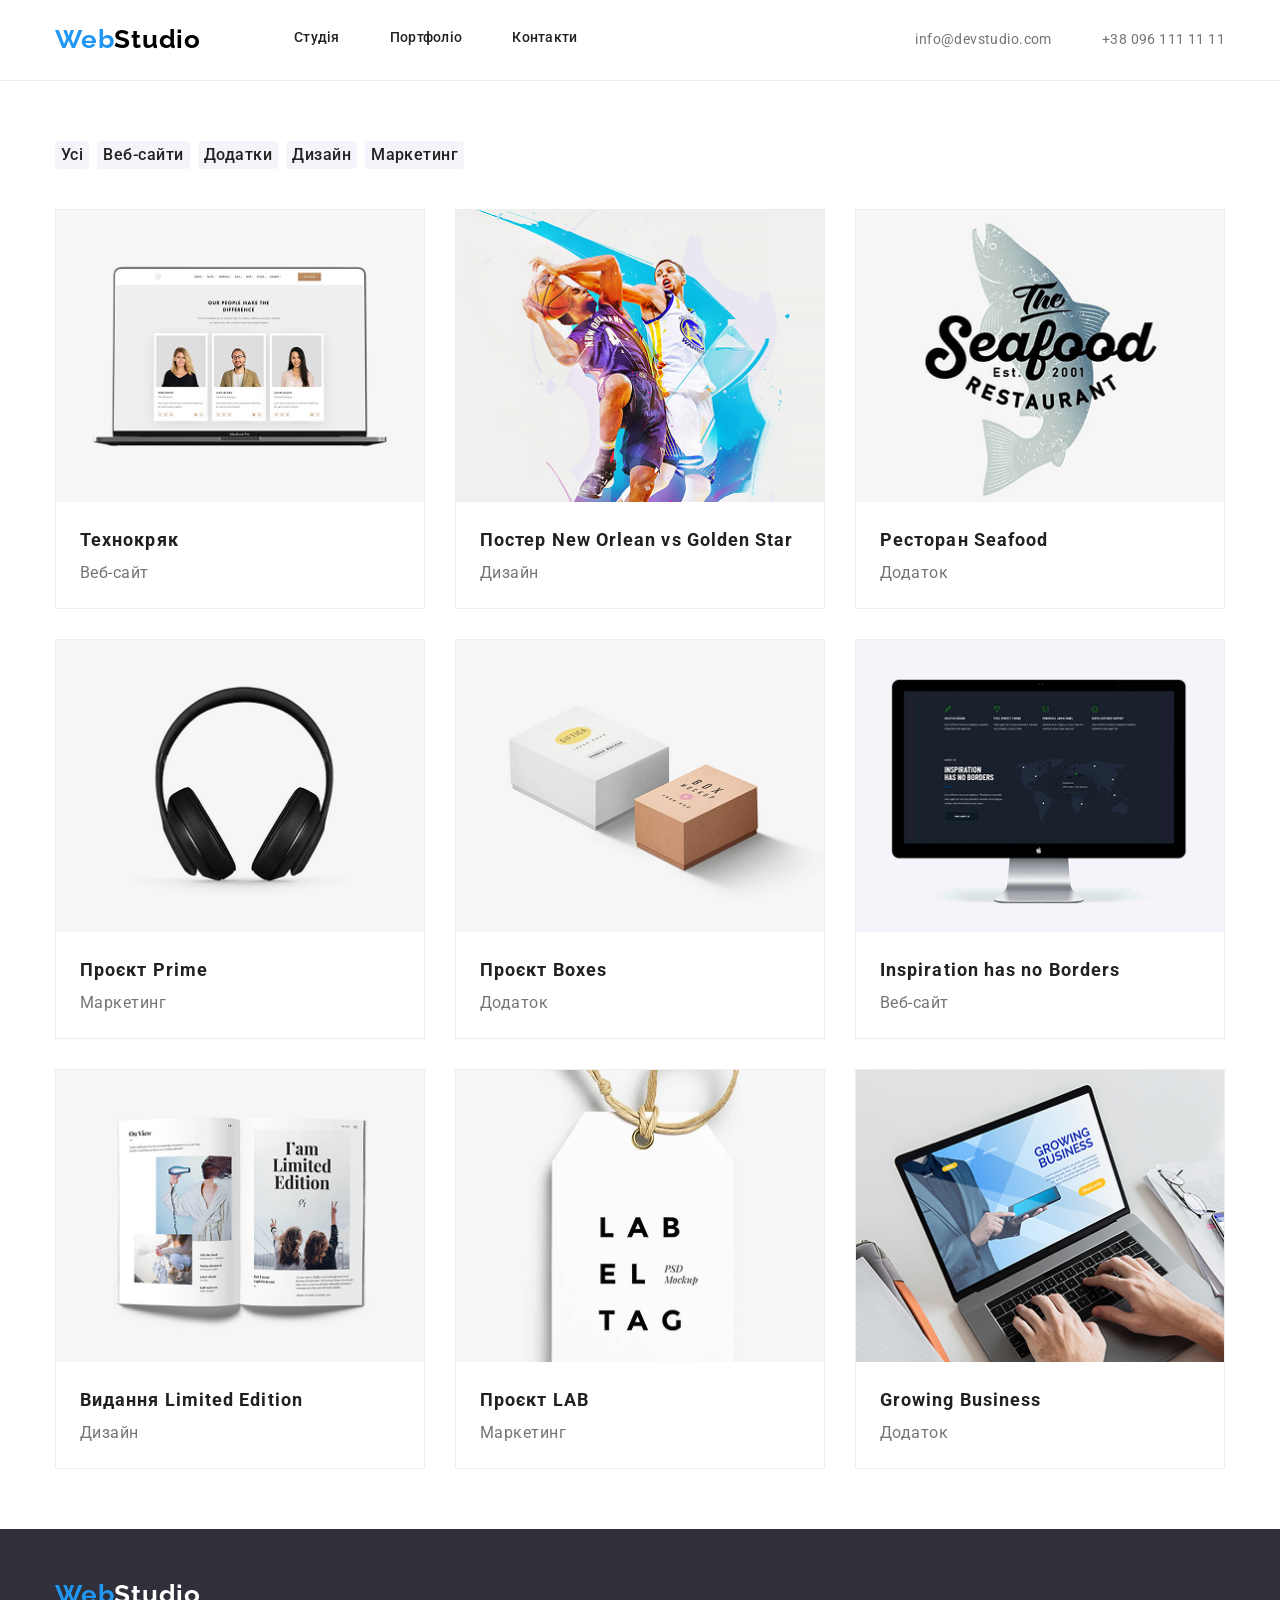
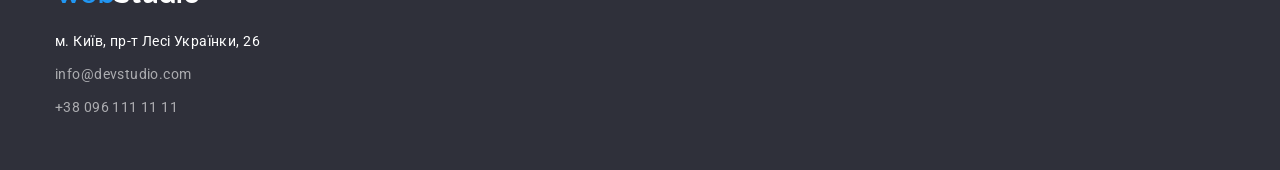
==== portfolio.html @ 58258854 "Update portfolio.html" ====
<!DOCTYPE html>
<html lang="en">
<head>
    <meta charset="UTF-8">
    <meta name="viewport" content="width=device-width, initial-scale=1.0">
    <title>Portfolio</title>
<link rel="preconnect" href="https://fonts.googleapis.com">
<link rel="preconnect" href="https://fonts.gstatic.com" crossorigin>
<link href="https://fonts.googleapis.com/css2?family=Raleway:ital,wght@0,100..900;1,100..900&family=Roboto:ital,wght@0,100..900;1,100..900&display=swap" rel="stylesheet">
<link rel="stylesheet" href="https://cdnjs.cloudflare.com/ajax/libs/modern-normalize/3.0.1/modern-normalize.min.css" integrity="sha512-q6WgHqiHlKyOqslT/lgBgodhd03Wp4BEqKeW6nNtlOY4quzyG3VoQKFrieaCeSnuVseNKRGpGeDU3qPmabCANg==" crossorigin="anonymous" referrerpolicy="no-referrer" />
<link rel="stylesheet" href="reset.css">    
<link rel="stylesheet" href="style.css">
</head>
<body>
  <header class="header">
  <div class="container">
    <a class="header-logo" href="./index.html">
      <span class="header-logo-blue">Web</span>Studio
    </a>

    <nav class="header-navigation" id="desktop-navigation">
      <ul class="header-list">
        <li class="header-item"><a class="header-link" href="./index.html">Студія</a></li>
        <li class="header-item"><a class="header-link" href="./portfolio.html">Портфоліо</a></li>
        <li class="header-item"><a class="header-link" href="">Контакти</a></li>
      </ul>
    </nav>

    <ul class="header-contacts">
      <li class="header-contacts-item"><a class="header-contacts-email" href="mailto:info@devstudio.com">info@devstudio.com</a></li>
      <li class="header-contacts-item"><a class="header-contacts-tel" href="tel:+380961111111">+38 096 111 11 11</a></li>
    </ul>

    <button class="mobile-menu-button" type="button" aria-expanded="false" aria-controls="mobile-menu" aria-label="Відкрити меню">
      <span></span><span></span><span></span>
    </button>

    <div class="mobile-menu" id="mobile-menu" aria-hidden="true">
      <button class="mobile-menu-close" type="button" aria-label="Закрити меню">&times;</button>
      <nav class="mobile-navigation">
        <ul class="mobile-navigation-list">
          <li><a class="mobile-navigation-link" href="./index.html">Студія</a></li>
          <li><a class="mobile-navigation-link" href="./portfolio.html">Портфоліо</a></li>
          <li><a class="mobile-navigation-link" href="">Контакти</a></li>
        </ul>
      </nav>
      <ul class="mobile-contacts">
        <li><a class="mobile-contact-tel" href="tel:+380961111111">+38 096 111 11 11</a></li>
        <li><a class="mobile-contact-email" href="mailto:info@devstudio.com">info@devstudio.com</a></li>
      </ul>
    </div>
  </div>
</header>
<main>
<section class="fillters">
  <div class="container">
  <ul class="fillters-list">
  <li class="fillters-item"><button class="fillters-button" type="button">Усі</button></li>
  <li class="fillters-item"><button class="fillters-button" type="button">Веб-сайти</button></li>
  <li class="fillters-item"><button class="fillters-button" type="button">Додатки</button></li>
  <li class="fillters-item"><button class="fillters-button" type="button">Дизайн</button></li>
  <li class="fillters-item"><button class="fillters-button" type="button">Маркетинг</button></li>
</ul> 
</div>
</section>
<section class="portfolio">
  <div class="container">
<ul class="portfolio-list">
  <li class="portfolio-item">
    <div class="wrapper">
    <img class="portfolio-img" src="./images/Технокряк.png" alt="">
    <p class="over">Ресурс пропонує комплексні пропозиції з різним рівнем функціоналу та сервісів. Все це дозволить відвідувачу отримати вичерпні відомості про компанію чи приватну особу.</p>
    </div>
    <div class="wrap">
    <h3 class="portfolio-title">Технокряк</h3>
    <p class="portfolio-text">Веб-сайт</p>
  </div>
  </li>
  <li class="portfolio-item">
    <div class="wrapper">
    <img class="portfolio-img" src="./images/ПостерNewOrleanvsGoldenStar.png" alt="">
        <p class="over">Ресурс пропонує комплексні пропозиції з різним рівнем функціоналу та сервісів. Все це дозволить відвідувачу отримати вичерпні відомості про компанію чи приватну особу.</p>
        </div>
        <div class="wrap">
    <h3 class="portfolio-title">Постер New Orlean vs Golden Star</h3>
    <p class="portfolio-text">Дизайн</p>
      </div>
  </li>
  <li class="portfolio-item">
    <div class="wrapper">
    <img class="portfolio-img" src="./images/Ресторан.png" alt="">
        <p class="over">Ресурс пропонує комплексні пропозиції з різним рівнем функціоналу та сервісів. Все це дозволить відвідувачу отримати вичерпні відомості про компанію чи приватну особу.</p>
        </div>
        <div class="wrap">
    <h3 class="portfolio-title">Ресторан Seafood</h3>
    <p class="portfolio-text">Додаток</p>
      </div>
  </li>
  <li class="portfolio-item">
    <div class="wrapper">
    <img class="portfolio-img" src="./images/ПроєктPrime.png" alt="">
        <p class="over">Ресурс пропонує комплексні пропозиції з різним рівнем функціоналу та сервісів. Все це дозволить відвідувачу отримати вичерпні відомості про компанію чи приватну особу.</p>
        </div>
        <div class="wrap">
    <h3 class="portfolio-title">Проєкт Prime</h3>
    <p class="portfolio-text">Маркетинг</p>
      </div>
  </li>
  <li class="portfolio-item">
    <div class="wrapper">
    <img class="portfolio-img" src="./images/Boxes.png" alt="">
        <p class="over">Ресурс пропонує комплексні пропозиції з різним рівнем функціоналу та сервісів. Все це дозволить відвідувачу отримати вичерпні відомості про компанію чи приватну особу.</p>
        </div>
        <div class="wrap">
    <h3 class="portfolio-title">Проєкт Boxes</h3>
    <p class="portfolio-text">Додаток</p>
      </div>
  </li>
  <li class="portfolio-item">
    <div class="wrapper">
    <img class="portfolio-img" src="./images/InspirationHasNoBorders.png" alt="">
        <p class="over">Ресурс пропонує комплексні пропозиції з різним рівнем функціоналу та сервісів. Все це дозволить відвідувачу отримати вичерпні відомості про компанію чи приватну особу.</p>
        </div>
        <div class="wrap">
    <h3 class="portfolio-title">Inspiration has no Borders</h3>
    <p class="portfolio-text">Веб-сайт</p>
      </div>
  </li>
  <li class="portfolio-item">
    <div class="wrapper">
    <img class="portfolio-img" src="./images/LimitedEdition.png" alt="">
        <p class="over">Ресурс пропонує комплексні пропозиції з різним рівнем функціоналу та сервісів. Все це дозволить відвідувачу отримати вичерпні відомості про компанію чи приватну особу.</p>
        </div>
        <div class="wrap">
    <h3 class="portfolio-title">Видання Limited Edition</h3>
    <p class="portfolio-text">Дизайн</p>
      </div>
  </li>
  <li class="portfolio-item">
    <div class="wrapper">
    <img class="portfolio-img" src="./images/Lab.png" alt="">
        <p class="over">Ресурс пропонує комплексні пропозиції з різним рівнем функціоналу та сервісів. Все це дозволить відвідувачу отримати вичерпні відомості про компанію чи приватну особу.</p>
        </div>
        <div class="wrap">
    <h3 class="portfolio-title">Проєкт LAB</h3>
    <p class="portfolio-text">Маркетинг</p>
      </div>
  </li>
  <li class="portfolio-item">
    <div class="wrapper">
    <img class="portfolio-img" src="./images/GrowingBussines.png" alt="">
        <p class="over">Ресурс пропонує комплексні пропозиції з різним рівнем функціоналу та сервісів. Все це дозволить відвідувачу отримати вичерпні відомості про компанію чи приватну особу.</p>
        </div>
        <div class="wrap">
    <h3 class="portfolio-title">Growing Business</h3>
    <p class="portfolio-text">Додаток</p>
      </div>
  </li>
</ul>
</div>
</section>
</main>
<footer class="footer">
  <div class="container">
    <a class="footer-logo" href="./index.html">
      <span class="footer-logo-blue">Web</span>Studio
    </a>
    <ul class="contacts">
      <li class="contacts-item">
        <p class="contacts-address">м. Київ, пр-т Лесі Українки, 26</p>
      </li>
      <li class="contacts-item"><a class="contacts-email" href="mailto:info@devstudio.com">info@devstudio.com</a></li>
      <li class="contacts-item"><a class="contacts-tel" href="tel:+38 096 111 11 11">+38 096 111 11 11</a></li>
    </ul>
  </div>
</footer>
</html>
  <script src="./mobile-menu.js"></script>
</body>
</html>
---- style.css ----
:root{    
--accent-color:#2196F3;
--title-color:#212121;
--text-color:#757575;
--text-white:#FFF;
--portfolio-border:#EEE;
--portfolio-bg: rgba(33, 150, 243, 0.90);
}
body {

font-family: "Roboto", sans-serif;
}
.header{
    padding-top: 24px;
    padding-bottom: 25px;
}
.header-contacts-email{
color: var(--text-color);
font-family: Roboto;
font-size: 14px;
font-style: normal;
font-weight: 400;
line-height: 1.71;
letter-spacing: 0.42px;
animation-duration: 3000ms;
animation-name: LogoScale;    
}
.header-navigation{
display: flex;
margin-right: auto;
margin-left: 93px;
}
.header-contacts-tel {
    color: var(--text-color); 
    font-family: Roboto;
    font-size: 14px;
    font-style: normal;
    font-weight: 400;
    line-height: 1.71;
    letter-spacing: 0.42px;



}
.header-item{
    animation-duration: 3000ms;
animation-name: LogoScale;
}
.header-contacts-item{
    animation-duration: 3000ms;
animation-name: LogoScale;
}

.header-logo {
color: #000; 
font-family: Raleway;
font-size: 26px;
font-weight: 700;
line-height: 1.19;
letter-spacing: 0.78px;
text-decoration:none;
animation-duration: 3000ms;
animation-name: LogoScale;
animation-iteration-count: infinite;
}
@keyframes LogoScale{
0%{
scale: 1;
}
50%{
   transform: rotate(3deg);
scale: 1.15;
}
100%{
scale: 1;
}
}
.header-logo-blue{
color: var(--accent-color);    
}
.header-list{
    list-style: none;
    display: flex;
    gap: 50px;
}
.header-contacts{
display: flex;
list-style: none;
gap: 50px;
}
.header-link{
    color: var(--title-color);
font-size: 14px;
font-style: normal;
font-weight: 500;
line-height: 1.14;
letter-spacing: 0.28px;
text-decoration: none;
}
.header-link::after{
    content: "";
        display: block;
        width: 100%;
        height: 5px;
        background-color: var(--accent-color);
        position: relative;
        left: 0;
        bottom: -20px;
        opacity: 0;
        border-radius: 2px;
}
.header-link:hover::after{
    opacity: 1;
}

.hero{
padding-top: 200px;
padding-bottom: 200px;
    background: #2F303A;
  display: flex;
  align-items: center;
  justify-content: center;
text-align: center;
gap: 30px;
}
.hero-title{
width: 696.0px;
    flex-shrink: 0;
color: var(--text-white);
font-family: Roboto;
font-size: 44px;
font-style: normal;
font-weight: 900;
line-height: 1.36;
letter-spacing: 2.64px;
text-transform: uppercase;
display: flex;
justify-content: center;
align-items: center;
text-align: center;
}
.hero-button{
width: 216.0px;
height: 50.0px;
background-color:var(--accent-color);
color: var(--text-white);
font-family: Roboto;
font-size: 16px;
font-style: normal;
font-weight: 700;
line-height: 1.87;
letter-spacing: 0.96px;
display: flex;
justify-content: center;
align-items: center;
border-radius: 5px;
    animation-duration: 3000ms;
animation-name: hbScale;
}
@keyframes hbScale{
    0%{
transform: scaleX(1);
transform: scaleY(1);
    }
25%{
transform: scaleX(1.3);
}   
    50%{
transform: scaleX(1.2);
transform: scaleY(1.2);
    }
    100%{
transform: scale(1);
    }
}
.features{
display: flex;
padding-top: 94px;
padding-bottom: 94px;
    gap: 30px;
}
.features-list{
    display: flex;
  flex-direction: row;
justify-content: space-between;
  align-content: center;
  gap: 30px;
}
.features-title{
    margin-bottom: 10px;
}
.features-item{
    color: var(--title-color);
font-family: Roboto;
font-size: 14px;
font-style: normal;
font-weight: 700;
line-height: 1.14;
letter-spacing: 0.42px;
list-style: none;
flex: 1;
animation-duration: 3000ms;
animation-name: ftItemScale;
}
@keyframes ftItemScale{
    0%{
transform: scale(1);
    }
    50%{
transform: scale(1.05);
    }
    100%{
transform: scale(1);
    }
}
@keyframes glItemScale{
0%{
transform: scale(1);
}
50%{
transform: scale(1.08);
}
100%{
transform: scale(1);
}
}
.features-text{
    color: var(--text-color);
font-family: Roboto;
font-size: 14px;
font-style: normal;
font-weight: 400;
line-height: 1.71;
letter-spacing: 0.42px;
}
.gallery{
padding-bottom: 94px;
}
.gallery-title{
color: var(--title-color);
font-family: Roboto;
font-size: 36px;
font-style: normal;
font-weight: 700;
line-height: 1.16;
letter-spacing: 1.08px;
display: flex;
justify-content: center;
margin-bottom: 50px;
}
.gallery-list{
    list-style: none;
    display: flex;
    justify-content: center;
    gap: 30px;
}
.gallery-item{
    animation-duration: 5000ms;
animation-name: glItemScale;
}
.team{
    background-color: #F5F4FA;
    padding-top: 94px;
    padding-bottom: 94px;
}
.team-list{
    list-style: none;
    display: flex;
    gap: 30px;
    justify-content: center;
}
.team-img{
width: 270.0px;
height: 260.0px;

}
.team-item{
background-color: var(--text-white) ;
animation-duration: 3000ms;
animation-name: tItemScale;
}
@keyframes tItemScale{
    0%{
transform: scale(1);
    }
    50%{
transform: scale(1.1);
    }
    100%{
transform: scale(1);        
    }
}
.team-title{
color: var(--title-color);
font-family: Roboto;
font-size: 36px;
font-style: normal;
font-weight: 700;
line-height: 1.16;
letter-spacing: 1.08px;
display: flex;
justify-content: center;
margin-bottom: 50px;
}
.team-name{
color: var(--title-color);
font-family: Roboto;
font-size: 16px;
font-style: normal;
font-weight: 500;
line-height: 1.18;
letter-spacing: 0.48px;
display: flex;
justify-content: center;
margin-top: 30px;
}
.team-text{
color:var(--text-color);
font-family: Roboto;
font-size: 16px;
font-style: normal;
font-weight: 400;
line-height: 1.18;
letter-spacing: 0.48px;
display: flex;
justify-content: center;
margin: 10px;
margin-bottom: 30px;
}
.footer{
    background-color: #2F303A;
    margin: 0%;
padding-top: 60px;
padding-bottom: 60px;
}
.contacts{
list-style: none;
}
.contacts-address{
color: var(--text-white);
text-decoration: none;
font-family: Roboto;
font-size: 14px;
font-style: normal;
font-weight: 400;
line-height: 1.71;
letter-spacing: 0.42px;
display: flex;
justify-content: start;
margin-top: 20px;
margin-bottom: 9px;
}
.contacts-email{
    color: rgba(255, 255, 255, 0.60);
font-family: Roboto;
font-size: 14px;
font-style: normal;
font-weight: 400;
line-height: 1.71;
letter-spacing: 0.42px;
}
.contacts-tel{
    color: rgba(255, 255, 255, 0.60);
font-family: Roboto;
font-size: 14px;
font-style: normal;
font-weight: 400;
line-height: 1.71;
letter-spacing: 0.42px;
}
.contacts-item:nth-child(2){
    margin-bottom: 9px;
}
.fillters{
display: flex;
justify-content: center;
flex-direction: row;
padding-top: 94px;
padding-bottom: 50px;
}
.fillters-list{
list-style: none;
display: flex;
    justify-content: center;
    flex-direction: row;
gap: 8px;
}
.fillters-button{
background-color: #F5F4FA;
color:var(--title-color);
text-align: center;
font-family: Roboto;
font-size: 16px;
font-style: normal;
font-weight: 500;
line-height: 1.62;
letter-spacing: 0.48px;
border-radius: 4px;
}
.portfolio-list{
list-style: none;
display: flex;
justify-content: center;
align-items: center;
flex-wrap: wrap;
gap: 30px;
}
.portfolio-item{
background-color: var(--text-white);    
border: 1px solid var(--portfolio-border);
width: 31.5%;
}
.portfolio-item:hover{
    .over{
        opacity: 1;
    }
}
.wrapper{
    position: relative;
}
.wrap{
    padding-left: 24px;
    padding-right: 24px;
    padding-bottom: 20px;
    padding-top: 20px;
}
.over{
    position: absolute;
    top: 0;
    left: 0;
color: var(--text-white);
    font-size: 18px;
    font-style: normal;
    font-weight: 400;
    line-height: 28px;
    letter-spacing: 0.54px;
    background: var(--portfolio-bg);
    width: 100%;
    height: 100%;
    padding: 63px 24px;
    opacity: 0;
}
.portfolio-img{
width: 100%;
height: auto;
}
.portfolio-title{
color:var(--title-color);
font-family: Roboto;
font-size: 18px;
font-style: normal;
font-weight: 700;
line-height: 2;
letter-spacing: 1.08px;
display: flex;
    
}
.portfolio-text{
color: var(--text-color);
font-family: Roboto;
font-size: 16px;
font-style: normal;
font-weight: 400;
line-height: 1.85;
letter-spacing: 0.48px;
display: flex;
}
.footer-logo{
color: var(--text-white);
font-family: Raleway;
font-size: 26px;
font-weight: 700;
line-height: 1.19;
letter-spacing: 0.78px;
text-decoration:none;
display: flex;  
}
.footer-logo-blue{
color: var(--accent-color);  
}  
.header-link:hover{
color: var(--accent-color);    
}
.header-contacts-email:hover{
color: var(--accent-color);
}
.header-contacts-tel:hover{
color: var(--accent-color);
}
.fillters-button:hover{
color: var(--text-white);
background-color: var(--accent-color);
}
.container{
    outline: 2px dashed red;
    width: 1200px;
        margin: 0 auto;
        padding: 0 15px;
}
.header .container {
    display: flex;
    align-items: center;
}
.hero .container{
display: flex;
flex-direction: column;
align-items: center;
gap: 30px;
}
.features .container{
    display: flex;
    align-items: center;
    justify-items: center;
    flex-direction: row;
}
.team .container{
display: flex;
align-items: center; 
justify-content: center;
flex-direction: column;   
}
.portfolio .container{
margin-bottom: 94px;
display: flex;
    justify-content: space-between;
    align-items: flex-start;
}


/* =========================
   Mobile First
   ========================= */

*,
*::before,
*::after {
  box-sizing: border-box;
}

html,
body {
  overflow-x: hidden;
}

img {
  max-width: 100%;
  height: auto;
}

.container {
  width: 100%;
  max-width: 1200px;
  margin: 0 auto;
  padding-left: 15px;
  padding-right: 15px;
  outline: none;
}

/* Mobile header */
.header {
  position: relative;
  min-height: 60px;
  padding-top: 16px;
  padding-bottom: 16px;
  border-bottom: 1px solid #ececec;
}

.header .container {
  position: relative;
  min-height: 28px;
  display: flex;
  align-items: center;
  justify-content: space-between;
}

.header-navigation,
.header-contacts {
  display: none;
}

.mobile-menu-button {
  display: flex;
  width: 40px;
  height: 40px;
  padding: 8px;
  margin-left: auto;
  background: transparent;
  flex-direction: column;
  align-items: center;
  justify-content: center;
  gap: 5px;
}

.mobile-menu-button span {
  display: block;
  width: 24px;
  height: 2px;
  background-color: var(--title-color);
  transition: transform 250ms ease, opacity 250ms ease;
}

.mobile-menu {
  position: fixed;
  z-index: 1000;
  inset: 0;
  display: flex;
  flex-direction: column;
  padding: 48px 40px 40px;
  background-color: var(--text-white);
  opacity: 0;
  visibility: hidden;
  transform: translateX(100%);
  transition: opacity 250ms ease, visibility 250ms ease, transform 300ms ease;
}

.mobile-menu.is-open {
  opacity: 1;
  visibility: visible;
  transform: translateX(0);
}

.mobile-menu-close {
  position: absolute;
  top: 10px;
  right: 15px;
  width: 40px;
  height: 40px;
  padding: 0;
  background: transparent;
  color: var(--title-color);
  font-size: 36px;
  font-weight: 300;
  line-height: 1;
}

.mobile-navigation-list {
  display: flex;
  flex-direction: column;
  gap: 28px;
  list-style: none;
}

.mobile-navigation-link {
  color: var(--title-color);
  font-size: 32px;
  font-weight: 700;
  line-height: 1.18;
  text-decoration: none;
}

.mobile-navigation-link:hover,
.mobile-navigation-link:focus {
  color: var(--accent-color);
}

.mobile-contacts {
  display: flex;
  flex-direction: column;
  gap: 16px;
  margin-top: auto;
  list-style: none;
}

.mobile-contact-tel,
.mobile-contact-email {
  text-decoration: none;
}

.mobile-contact-tel {
  color: var(--accent-color);
  font-size: 24px;
  font-weight: 500;
  line-height: 1.17;
}

.mobile-contact-email {
  color: var(--text-color);
  font-size: 20px;
  line-height: 1.2;
}

/* Mobile content */
.hero {
  padding-top: 118px;
  padding-bottom: 118px;
}

.hero-title {
  width: auto;
  max-width: 450px;
  font-size: 26px;
  line-height: 1.62;
}

.features {
  padding-top: 60px;
  padding-bottom: 60px;
}

.features-list {
  flex-direction: column;
  gap: 30px;
}

.gallery {
  display: none;
}

.team {
  padding-top: 60px;
  padding-bottom: 60px;
}

.team-list {
  flex-direction: column;
  align-items: center;
}

.team-img {
  width: 100%;
  max-width: 450px;
  height: auto;
}

.team-title,
.gallery-title {
  font-size: 28px;
  margin-bottom: 30px;
}

.fillters {
  padding-top: 60px;
  padding-bottom: 40px;
}

.fillters-list {
  flex-wrap: wrap;
  justify-content: flex-start;
  row-gap: 15px;
}

.portfolio-list {
  flex-direction: column;
  align-items: stretch;
  gap: 30px;
}

.portfolio-item {
  width: 100%;
}

.portfolio .container {
  margin-bottom: 60px;
}

.footer {
  padding-top: 50px;
  padding-bottom: 50px;
}

/* 480px */
@media (min-width: 480px) {
  .hero-title {
    font-size: 30px;
  }

  .features-list {
    flex-direction: row;
    flex-wrap: wrap;
  }

  .features-item {
    flex-basis: calc(50% - 15px);
  }

  .team-list {
    flex-direction: row;
    flex-wrap: wrap;
  }

  .team-item {
    flex-basis: calc(50% - 15px);
  }

  .portfolio-list {
    flex-direction: row;
  }

  .portfolio-item {
    width: calc(50% - 15px);
  }
}

/* 768px */
@media (min-width: 768px) {
  .header {
    padding-top: 20px;
    padding-bottom: 20px;
  }

  .mobile-menu-button,
  .mobile-menu {
    display: none;
  }

  .header-navigation {
    display: flex;
    margin-left: 70px;
    margin-right: auto;
  }

  .header-contacts {
    display: flex;
    flex-direction: column;
    gap: 8px;
    list-style: none;
  }

  .header-list {
    gap: 30px;
  }

  .hero {
    padding-top: 160px;
    padding-bottom: 160px;
  }

  .hero-title {
    font-size: 36px;
    line-height: 1.3;
  }

  .gallery {
    display: block;
    padding-bottom: 60px;
  }

  .gallery-list {
    flex-wrap: wrap;
  }

  .gallery-item {
    width: calc(50% - 15px);
  }

  .gallery-item:last-child {
    display: none;
  }

  .team-item {
    flex-basis: calc(50% - 15px);
  }

  .portfolio-item {
    width: calc(50% - 15px);
  }
}

/* 1200px */
@media (min-width: 1200px) {
  .header {
    padding-top: 24px;
    padding-bottom: 25px;
  }

  .header-navigation {
    margin-left: 93px;
  }

  .header-list {
    gap: 50px;
  }

  .header-contacts {
    flex-direction: row;
    gap: 50px;
  }

  .hero {
    padding-top: 200px;
    padding-bottom: 200px;
  }

  .hero-title {
    width: 696px;
    max-width: 696px;
    font-size: 44px;
    line-height: 1.36;
  }

  .features {
    padding-top: 94px;
    padding-bottom: 94px;
  }

  .features-list {
    flex-wrap: nowrap;
  }

  .features-item {
    flex-basis: auto;
  }

  .gallery {
    padding-bottom: 94px;
  }

  .gallery-list {
    flex-wrap: nowrap;
  }

  .gallery-item,
  .gallery-item:last-child {
    display: block;
    width: auto;
  }

  .team {
    padding-top: 94px;
    padding-bottom: 94px;
  }

  .team-list {
    flex-wrap: nowrap;
  }

  .team-item {
    flex-basis: auto;
  }

  .portfolio-list {
    flex-wrap: wrap;
  }

  .portfolio-item {
    width: calc(33.333% - 20px);
  }
}
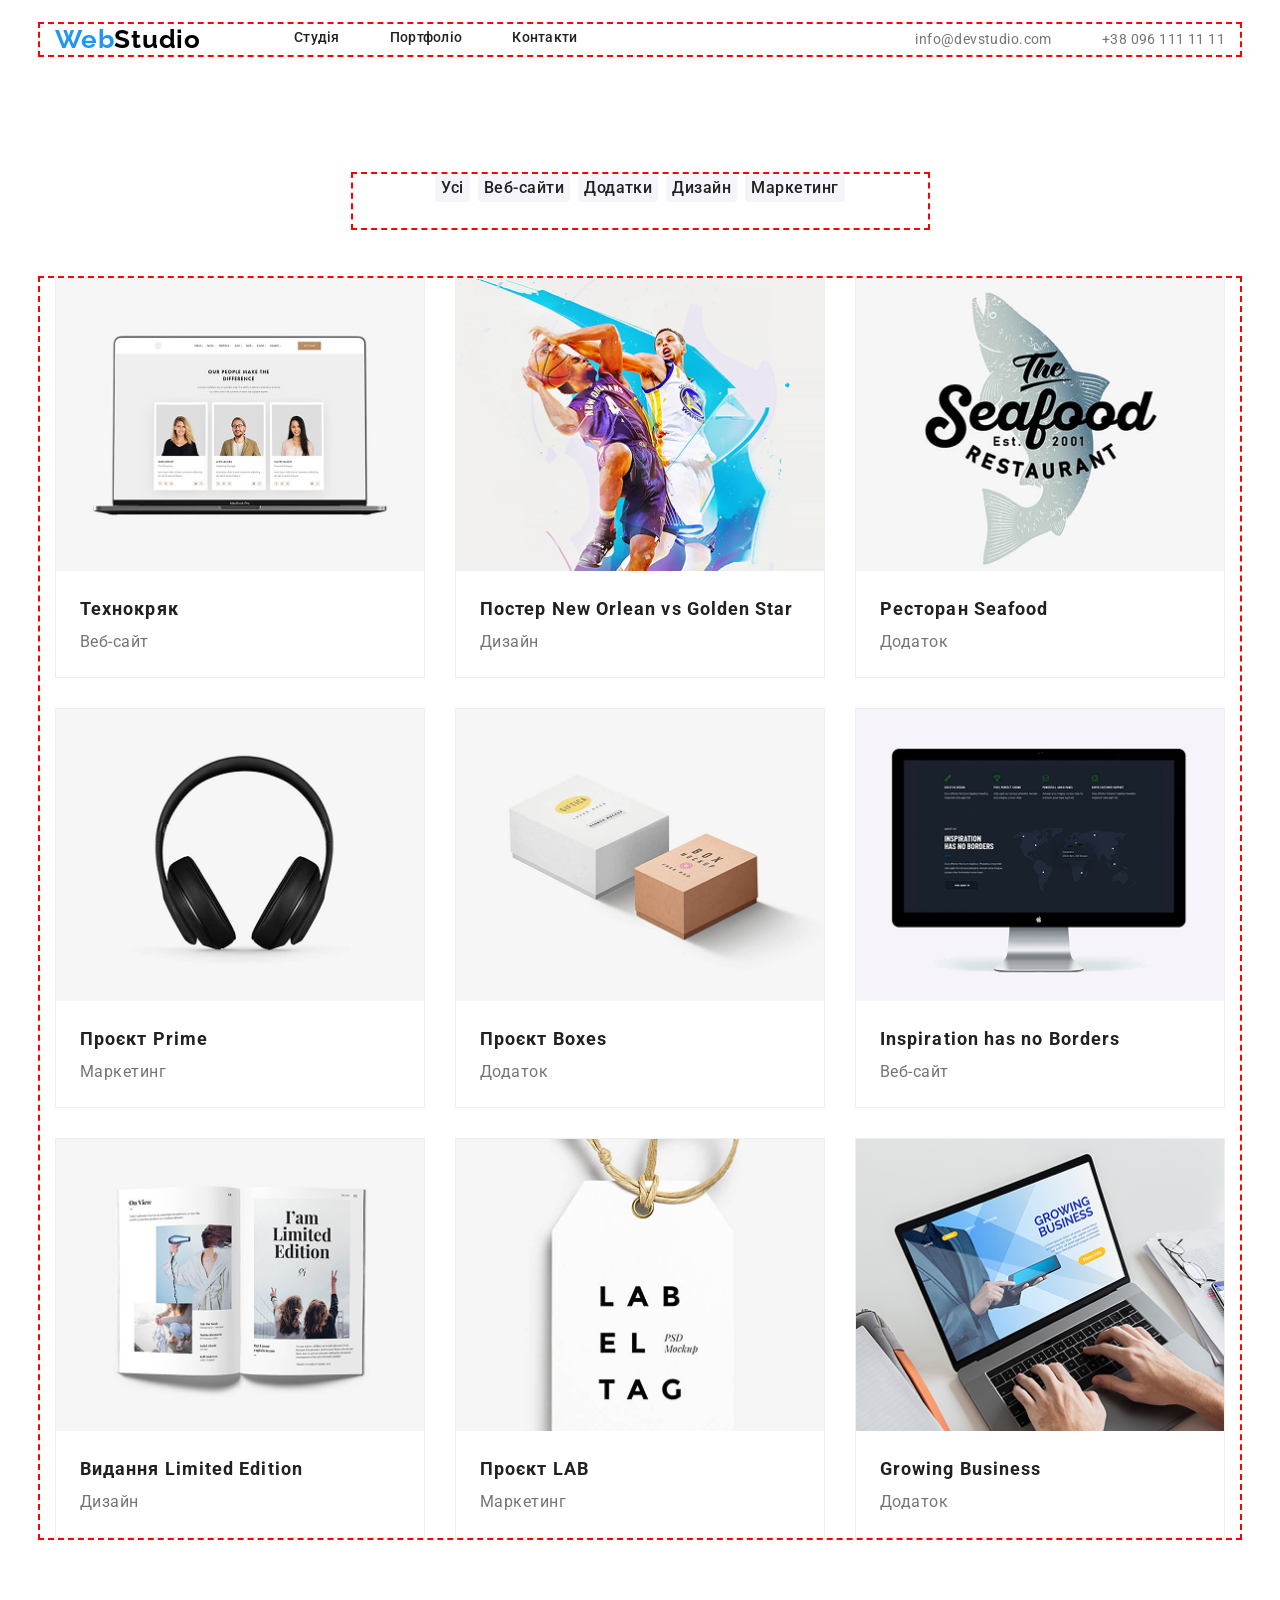
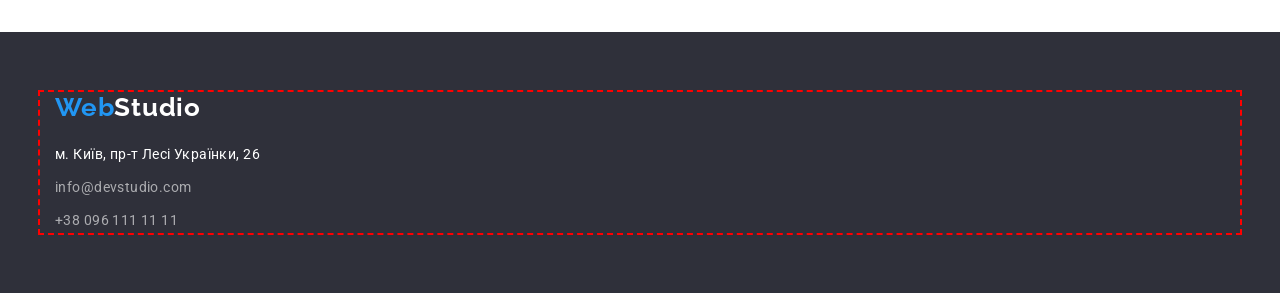
==== commit 40c03c6f: "FIXXXXXXXXXXXXXXXX" ====
--- a/portfolio.html
+++ b/portfolio.html
@@ -12,45 +12,27 @@
 <link rel="stylesheet" href="style.css">
 </head>
 <body>
-  <header class="header">
-  <div class="container">
-    <a class="header-logo" href="./index.html">
-      <span class="header-logo-blue">Web</span>Studio
-    </a>
-
-    <nav class="header-navigation" id="desktop-navigation">
-      <ul class="header-list">
-        <li class="header-item"><a class="header-link" href="./index.html">Студія</a></li>
-        <li class="header-item"><a class="header-link" href="./portfolio.html">Портфоліо</a></li>
-        <li class="header-item"><a class="header-link" href="">Контакти</a></li>
-      </ul>
-    </nav>
-
-    <ul class="header-contacts">
-      <li class="header-contacts-item"><a class="header-contacts-email" href="mailto:info@devstudio.com">info@devstudio.com</a></li>
-      <li class="header-contacts-item"><a class="header-contacts-tel" href="tel:+380961111111">+38 096 111 11 11</a></li>
-    </ul>
-
-    <button class="mobile-menu-button" type="button" aria-expanded="false" aria-controls="mobile-menu" aria-label="Відкрити меню">
-      <span></span><span></span><span></span>
-    </button>
-
-    <div class="mobile-menu" id="mobile-menu" aria-hidden="true">
-      <button class="mobile-menu-close" type="button" aria-label="Закрити меню">&times;</button>
-      <nav class="mobile-navigation">
-        <ul class="mobile-navigation-list">
-          <li><a class="mobile-navigation-link" href="./index.html">Студія</a></li>
-          <li><a class="mobile-navigation-link" href="./portfolio.html">Портфоліо</a></li>
-          <li><a class="mobile-navigation-link" href="">Контакти</a></li>
-        </ul>
-      </nav>
-      <ul class="mobile-contacts">
-        <li><a class="mobile-contact-tel" href="tel:+380961111111">+38 096 111 11 11</a></li>
-        <li><a class="mobile-contact-email" href="mailto:info@devstudio.com">info@devstudio.com</a></li>
-      </ul>
-    </div>
-  </div>
-</header>
+<header class="header">
+<div class="container">
+<a class="header-logo" href="./index.html">
+  <span class="header-logo-blue">Web</span>Studio
+</a>
+<nav class="header-navigation">
+<ul class="header-list">
+ <li class="header-item"><a class="header-link" href="./index.html">Студія</a></li>
+ <li class="header-item"><a class="header-link" href="./portfolio.html">Портфоліо</a></li>
+ <li class="header-item"><a class="header-link" href="">Контакти</a></li>  
+</ul>
+</nav>
+<ul class="header-contacts">
+    <li class="header-contacts-item"><a class="header-contacts-email" href="mailto:info@devstudio.com">info@devstudio.com</a></li>
+    <li class="header-contacts-item"><a class="header-contacts-tel" href="tel:+38 096 111 11 11">+38 096 111 11 11</a></li>
+</ul>
+<button type="button" class="header-menu">
+    <img class="header-mobile" src="./images/menu-icon.png" alt="Відкрити меню">
+</button>
+</div>
+</header> 
 <main>
 <section class="fillters">
   <div class="container">
@@ -160,21 +142,20 @@
 </div>
 </section>
 </main>
-<footer class="footer">
-  <div class="container">
-    <a class="footer-logo" href="./index.html">
-      <span class="footer-logo-blue">Web</span>Studio
-    </a>
-    <ul class="contacts">
-      <li class="contacts-item">
-        <p class="contacts-address">м. Київ, пр-т Лесі Українки, 26</p>
-      </li>
-      <li class="contacts-item"><a class="contacts-email" href="mailto:info@devstudio.com">info@devstudio.com</a></li>
-      <li class="contacts-item"><a class="contacts-tel" href="tel:+38 096 111 11 11">+38 096 111 11 11</a></li>
-    </ul>
-  </div>
+ <footer class="footer">
+<div class="container">
+<div class="footer-box">
+<a class="footer-logo" href="./index.html">
+  <span class="footer-logo-blue">Web</span>Studio
+</a>  
+<ul class="contacts">
+<li class="contacts-item"><p class="contacts-address">м. Київ, пр-т Лесі Українки, 26</p></li>
+<li class="contacts-item"><a class="contacts-email" href="mailto:info@devstudio.com">info@devstudio.com</a></li>
+<li class="contacts-item"><a class="contacts-tel" href="tel:+38 096 111 11 11">+38 096 111 11 11</a></li>
+</ul>
+</div>
+</div>
 </footer>
 </html>
-  <script src="./mobile-menu.js"></script>
 </body>
-</html>
+</html>
--- a/style.css
+++ b/style.css
@@ -11,8 +11,9 @@
 font-family: "Roboto", sans-serif;
 }
 .header{
-    padding-top: 24px;
-    padding-bottom: 25px;
+    display: flex;
+    padding-top: 10px;
+    padding-bottom: 10px;
 }
 .header-contacts-email{
 color: var(--text-color);
@@ -26,9 +27,8 @@
 animation-name: LogoScale;    
 }
 .header-navigation{
-display: flex;
-margin-right: auto;
-margin-left: 93px;
+display: none;
+text-decoration: none;
 }
 .header-contacts-tel {
     color: var(--text-color); 
@@ -53,11 +53,12 @@
 
 .header-logo {
 color: #000; 
+margin-right: auto;
 font-family: Raleway;
 font-size: 26px;
 font-weight: 700;
 line-height: 1.19;
-letter-spacing: 0.78px;
+letter-spacing: 0.72px;
 text-decoration:none;
 animation-duration: 3000ms;
 animation-name: LogoScale;
@@ -82,12 +83,15 @@
     list-style: none;
     display: flex;
     gap: 50px;
+    
 }
 .header-contacts{
-display: flex;
+display: none;
 list-style: none;
 gap: 50px;
-}
+margin-left: auto;
+}
+
 .header-link{
     color: var(--title-color);
 font-size: 14px;
@@ -112,7 +116,11 @@
 .header-link:hover::after{
     opacity: 1;
 }
-
+.header-menu{
+    width: 40.0px;
+height: 40.0px;
+
+}
 .hero{
 padding-top: 200px;
 padding-bottom: 200px;
@@ -124,7 +132,6 @@
 gap: 30px;
 }
 .hero-title{
-width: 696.0px;
     flex-shrink: 0;
 color: var(--text-white);
 font-family: Roboto;
@@ -138,6 +145,10 @@
 justify-content: center;
 align-items: center;
 text-align: center;
+
+        width: 100%;
+        min-width: 0;
+
 }
 .hero-button{
 width: 216.0px;
@@ -174,31 +185,28 @@
     }
 }
 .features{
-display: flex;
-padding-top: 94px;
-padding-bottom: 94px;
-    gap: 30px;
+padding-top: 60px;
+padding-bottom: 60px;
 }
 .features-list{
     display: flex;
-  flex-direction: row;
-justify-content: space-between;
-  align-content: center;
   gap: 30px;
+  flex-wrap: wrap;
 }
 .features-title{
     margin-bottom: 10px;
+    color: var(--title-color);
+text-align: center;
+font-family: Roboto;
+font-size: 14px;
+font-style: normal;
+font-weight: 700;
+line-height: normal;
+letter-spacing: 0.42px;
+text-transform: uppercase;
+
 }
 .features-item{
-    color: var(--title-color);
-font-family: Roboto;
-font-size: 14px;
-font-style: normal;
-font-weight: 700;
-line-height: 1.14;
-letter-spacing: 0.42px;
-list-style: none;
-flex: 1;
 animation-duration: 3000ms;
 animation-name: ftItemScale;
 }
@@ -235,6 +243,7 @@
 }
 .gallery{
 padding-bottom: 94px;
+display: none;
 }
 .gallery-title{
 color: var(--title-color);
@@ -249,9 +258,9 @@
 margin-bottom: 50px;
 }
 .gallery-list{
-    list-style: none;
+
     display: flex;
-    justify-content: center;
+
     gap: 30px;
 }
 .gallery-item{
@@ -260,20 +269,17 @@
 }
 .team{
     background-color: #F5F4FA;
-    padding-top: 94px;
-    padding-bottom: 94px;
+    padding-top: 60px;
+    padding-bottom: 60px;
 }
 .team-list{
-    list-style: none;
-    display: flex;
+/* flex-direction: column;
+    display: flex; */
     gap: 30px;
-    justify-content: center;
-}
-.team-img{
-width: 270.0px;
-height: 260.0px;
-
-}
+display: grid;
+grid-template-columns: 100%;
+}
+
 .team-item{
 background-color: var(--text-white) ;
 animation-duration: 3000ms;
@@ -293,14 +299,14 @@
 .team-title{
 color: var(--title-color);
 font-family: Roboto;
-font-size: 36px;
+font-size: 28px;
 font-style: normal;
 font-weight: 700;
 line-height: 1.16;
-letter-spacing: 1.08px;
-display: flex;
-justify-content: center;
-margin-bottom: 50px;
+letter-spacing: 0.84px;
+display: flex;
+justify-content: center;
+margin-bottom: 30px;
 }
 .team-name{
 color: var(--title-color);
@@ -333,6 +339,9 @@
 padding-top: 60px;
 padding-bottom: 60px;
 }
+.footer-box{
+    text-align: center;
+}
 .contacts{
 list-style: none;
 }
@@ -345,8 +354,6 @@
 font-weight: 400;
 line-height: 1.71;
 letter-spacing: 0.42px;
-display: flex;
-justify-content: start;
 margin-top: 20px;
 margin-bottom: 9px;
 }
@@ -372,11 +379,17 @@
     margin-bottom: 9px;
 }
 .fillters{
+flex-wrap: wrap;    
 display: flex;
 justify-content: center;
 flex-direction: row;
 padding-top: 94px;
 padding-bottom: 50px;
+}
+.fillters .container{
+    width: 326.0px;
+height: 91.0px;
+
 }
 .fillters-list{
 list-style: none;
@@ -408,7 +421,7 @@
 .portfolio-item{
 background-color: var(--text-white);    
 border: 1px solid var(--portfolio-border);
-width: 31.5%;
+width: 100%;
 }
 .portfolio-item:hover{
     .over{
@@ -463,7 +476,7 @@
 font-weight: 400;
 line-height: 1.85;
 letter-spacing: 0.48px;
-display: flex;
+
 }
 .footer-logo{
 color: var(--text-white);
@@ -473,7 +486,7 @@
 line-height: 1.19;
 letter-spacing: 0.78px;
 text-decoration:none;
-display: flex;  
+
 }
 .footer-logo-blue{
 color: var(--accent-color);  
@@ -493,10 +506,11 @@
 }
 .container{
     outline: 2px dashed red;
-    width: 1200px;
+    max-width: 1200px;
         margin: 0 auto;
         padding: 0 15px;
 }
+
 .header .container {
     display: flex;
     align-items: center;
@@ -527,412 +541,176 @@
 }
 
 
-/* =========================
-   Mobile First
-   ========================= */
-
-*,
-*::before,
-*::after {
-  box-sizing: border-box;
-}
-
-html,
-body {
-  overflow-x: hidden;
-}
-
-img {
-  max-width: 100%;
-  height: auto;
-}
-
-.container {
-  width: 100%;
-  max-width: 1200px;
-  margin: 0 auto;
-  padding-left: 15px;
-  padding-right: 15px;
-  outline: none;
-}
-
-/* Mobile header */
-.header {
-  position: relative;
-  min-height: 60px;
-  padding-top: 16px;
-  padding-bottom: 16px;
-  border-bottom: 1px solid #ececec;
-}
-
-.header .container {
-  position: relative;
-  min-height: 28px;
-  display: flex;
-  align-items: center;
-  justify-content: space-between;
-}
-
-.header-navigation,
-.header-contacts {
-  display: none;
-}
-
-.mobile-menu-button {
-  display: flex;
-  width: 40px;
-  height: 40px;
-  padding: 8px;
-  margin-left: auto;
-  background: transparent;
-  flex-direction: column;
-  align-items: center;
-  justify-content: center;
-  gap: 5px;
-}
-
-.mobile-menu-button span {
-  display: block;
-  width: 24px;
-  height: 2px;
-  background-color: var(--title-color);
-  transition: transform 250ms ease, opacity 250ms ease;
-}
-
-.mobile-menu {
-  position: fixed;
-  z-index: 1000;
-  inset: 0;
-  display: flex;
-  flex-direction: column;
-  padding: 48px 40px 40px;
-  background-color: var(--text-white);
-  opacity: 0;
-  visibility: hidden;
-  transform: translateX(100%);
-  transition: opacity 250ms ease, visibility 250ms ease, transform 300ms ease;
-}
-
-.mobile-menu.is-open {
-  opacity: 1;
-  visibility: visible;
-  transform: translateX(0);
-}
-
-.mobile-menu-close {
-  position: absolute;
-  top: 10px;
-  right: 15px;
-  width: 40px;
-  height: 40px;
-  padding: 0;
-  background: transparent;
-  color: var(--title-color);
-  font-size: 36px;
-  font-weight: 300;
-  line-height: 1;
-}
-
-.mobile-navigation-list {
-  display: flex;
-  flex-direction: column;
-  gap: 28px;
-  list-style: none;
-}
-
-.mobile-navigation-link {
-  color: var(--title-color);
-  font-size: 32px;
-  font-weight: 700;
-  line-height: 1.18;
-  text-decoration: none;
-}
-
-.mobile-navigation-link:hover,
-.mobile-navigation-link:focus {
-  color: var(--accent-color);
-}
-
-.mobile-contacts {
-  display: flex;
-  flex-direction: column;
-  gap: 16px;
-  margin-top: auto;
-  list-style: none;
-}
-
-.mobile-contact-tel,
-.mobile-contact-email {
-  text-decoration: none;
-}
-
-.mobile-contact-tel {
-  color: var(--accent-color);
-  font-size: 24px;
-  font-weight: 500;
-  line-height: 1.17;
-}
-
-.mobile-contact-email {
-  color: var(--text-color);
-  font-size: 20px;
-  line-height: 1.2;
-}
-
-/* Mobile content */
-.hero {
-  padding-top: 118px;
-  padding-bottom: 118px;
-}
-
-.hero-title {
-  width: auto;
-  max-width: 450px;
-  font-size: 26px;
-  line-height: 1.62;
-}
-
-.features {
-  padding-top: 60px;
-  padding-bottom: 60px;
-}
-
-.features-list {
-  flex-direction: column;
-  gap: 30px;
-}
-
-.gallery {
-  display: none;
-}
-
-.team {
-  padding-top: 60px;
-  padding-bottom: 60px;
-}
-
-.team-list {
-  flex-direction: column;
-  align-items: center;
-}
-
-.team-img {
-  width: 100%;
-  max-width: 450px;
-  height: auto;
-}
-
-.team-title,
-.gallery-title {
-  font-size: 28px;
-  margin-bottom: 30px;
-}
-
-.fillters {
-  padding-top: 60px;
-  padding-bottom: 40px;
-}
-
-.fillters-list {
-  flex-wrap: wrap;
-  justify-content: flex-start;
-  row-gap: 15px;
-}
-
-.portfolio-list {
-  flex-direction: column;
-  align-items: stretch;
-  gap: 30px;
-}
-
-.portfolio-item {
-  width: 100%;
-}
-
-.portfolio .container {
-  margin-bottom: 60px;
-}
-
-.footer {
-  padding-top: 50px;
-  padding-bottom: 50px;
-}
-
-/* 480px */
-@media (min-width: 480px) {
-  .hero-title {
-    font-size: 30px;
-  }
-
-  .features-list {
-    flex-direction: row;
-    flex-wrap: wrap;
-  }
-
-  .features-item {
-    flex-basis: calc(50% - 15px);
-  }
-
-  .team-list {
-    flex-direction: row;
-    flex-wrap: wrap;
-  }
-
-  .team-item {
-    flex-basis: calc(50% - 15px);
-  }
-
-  .portfolio-list {
-    flex-direction: row;
-  }
-
-  .portfolio-item {
-    width: calc(50% - 15px);
-  }
-}
-
-/* 768px */
-@media (min-width: 768px) {
-  .header {
-    padding-top: 20px;
-    padding-bottom: 20px;
-  }
-
-  .mobile-menu-button,
-  .mobile-menu {
-    display: none;
-  }
-
-  .header-navigation {
+
+
+
+@media (min-width:480px) {
+    .container{
+        width: 480px;
+    }
+    .features-item{
+        width: 450.0px;
+    }
+}
+
+
+
+@media (min-width:768px) {
+    .container{
+        width: 768px;
+    }
+    .header{
     display: flex;
-    margin-left: 70px;
-    margin-right: auto;
-  }
-
-  .header-contacts {
+    padding-top: 21px;
+    padding-bottom: 21px;
+}
+.header-logo{
+    margin-right: 88px;
+}
+.header-navigation{
+    display: block  ;
+}
+.header-navigation{
+display: block;
+text-decoration: none;
+}
+
+
+
+    .features-item{
+        width: 354.0px;
+    }
+    .features-title{
+        text-align: start;
+    }
+    .team-list{
+        
+        grid-template-columns: repeat(2, 1fr);
+    }
+.header-menu{
+display: none;
+
+}
+.header-mobile{
+ 
+display: none;
+
+}
+.portfolio-list{
+list-style: none;
+display: flex;
+justify-content: flex-start;
+align-items: center;
+flex-wrap: wrap;
+gap: 30px;
+
+}
+.portfolio-item{
+background-color: var(--text-white);    
+border: 1px solid var(--portfolio-border);
+width: 47.72%;
+}
+}
+.fillters{
+    
+display: flex;
+justify-content: center;
+flex-direction: row;
+padding-top: 60px;
+padding-bottom: 40px;
+}
+.fillters .container{
+    width: 575.0px;
+height: 54.0px;
+
+}
+@media screen and (min-width: 768px) and (max-width: 1200px) {
+    .header-contacts {
+        display: flex;
+list-style: none;
+gap: 8px;
+flex-direction: column;
+    }
+}
+
+@media (min-width:1200px) {
+    .container{
+        width: 1200px;
+    }
+    .header{
     display: flex;
-    flex-direction: column;
-    gap: 8px;
-    list-style: none;
-  }
-
-  .header-list {
-    gap: 30px;
-  }
-
-  .hero {
-    padding-top: 160px;
-    padding-bottom: 160px;
-  }
-
-  .hero-title {
-    font-size: 36px;
-    line-height: 1.3;
-  }
-
-  .gallery {
-    display: block;
-    padding-bottom: 60px;
-  }
-
-  .gallery-list {
-    flex-wrap: wrap;
-  }
-
-  .gallery-item {
-    width: calc(50% - 15px);
-  }
-
-  .gallery-item:last-child {
-    display: none;
-  }
-
-  .team-item {
-    flex-basis: calc(50% - 15px);
-  }
-
-  .portfolio-item {
-    width: calc(50% - 15px);
-  }
-}
-
-/* 1200px */
-@media (min-width: 1200px) {
-  .header {
     padding-top: 24px;
     padding-bottom: 25px;
-  }
-
-  .header-navigation {
-    margin-left: 93px;
-  }
-
-  .header-list {
-    gap: 50px;
-  }
-
-  .header-contacts {
-    flex-direction: row;
-    gap: 50px;
-  }
-
-  .hero {
-    padding-top: 200px;
-    padding-bottom: 200px;
-  }
-
-  .hero-title {
-    width: 696px;
-    max-width: 696px;
-    font-size: 44px;
-    line-height: 1.36;
-  }
-
-  .features {
+}
+.header-logo{
+    font-size: 26px;
+    letter-spacing: 0.78px;
+    margin-right: 93px;
+}
+.header-menu{
+display: none;
+
+}
+.header-mobile{
+ 
+display: none;
+
+}
+.header-contacts {
+        display: flex;
+list-style: none;
+gap: 50px;
+
+    }
+    .hero-title{
+        width: 696.0px;
+height: 120.0px;
+
+    }
+
+    .features{
+padding-top: 94px;
+padding-bottom: 94px;
+}
+.features-item{
+    width: 270.0px;
+}
+.gallery{
+    display: block;
+}
+.team{
     padding-top: 94px;
     padding-bottom: 94px;
-  }
-
-  .features-list {
-    flex-wrap: nowrap;
-  }
-
-  .features-item {
-    flex-basis: auto;
-  }
-
-  .gallery {
-    padding-bottom: 94px;
-  }
-
-  .gallery-list {
-    flex-wrap: nowrap;
-  }
-
-  .gallery-item,
-  .gallery-item:last-child {
-    display: block;
-    width: auto;
-  }
-
-  .team {
-    padding-top: 94px;
-    padding-bottom: 94px;
-  }
-
-  .team-list {
-    flex-wrap: nowrap;
-  }
-
-  .team-item {
-    flex-basis: auto;
-  }
-
-  .portfolio-list {
-    flex-wrap: wrap;
-  }
-
-  .portfolio-item {
-    width: calc(33.333% - 20px);
-  }
-}
+}
+.team-title{
+    margin-bottom: 50px;
+    font-size: 36px;
+    letter-spacing: 1.08px;
+    
+}
+.team-list{
+    grid-template-columns: repeat(4, 1fr);
+}
+.footer-box{
+    text-align: start;
+}
+.fillters{
+ 
+
+display: flex;
+justify-content: center;
+flex-direction: row;
+padding-top: 94px;
+padding-bottom: 50px;
+}
+.fillters .container{
+    width: 575.0px;
+height: 54.0px;
+
+}
+.portfolio-item{
+background-color: var(--text-white);    
+border: 1px solid var(--portfolio-border);
+width: 31.625%;
+}
+}
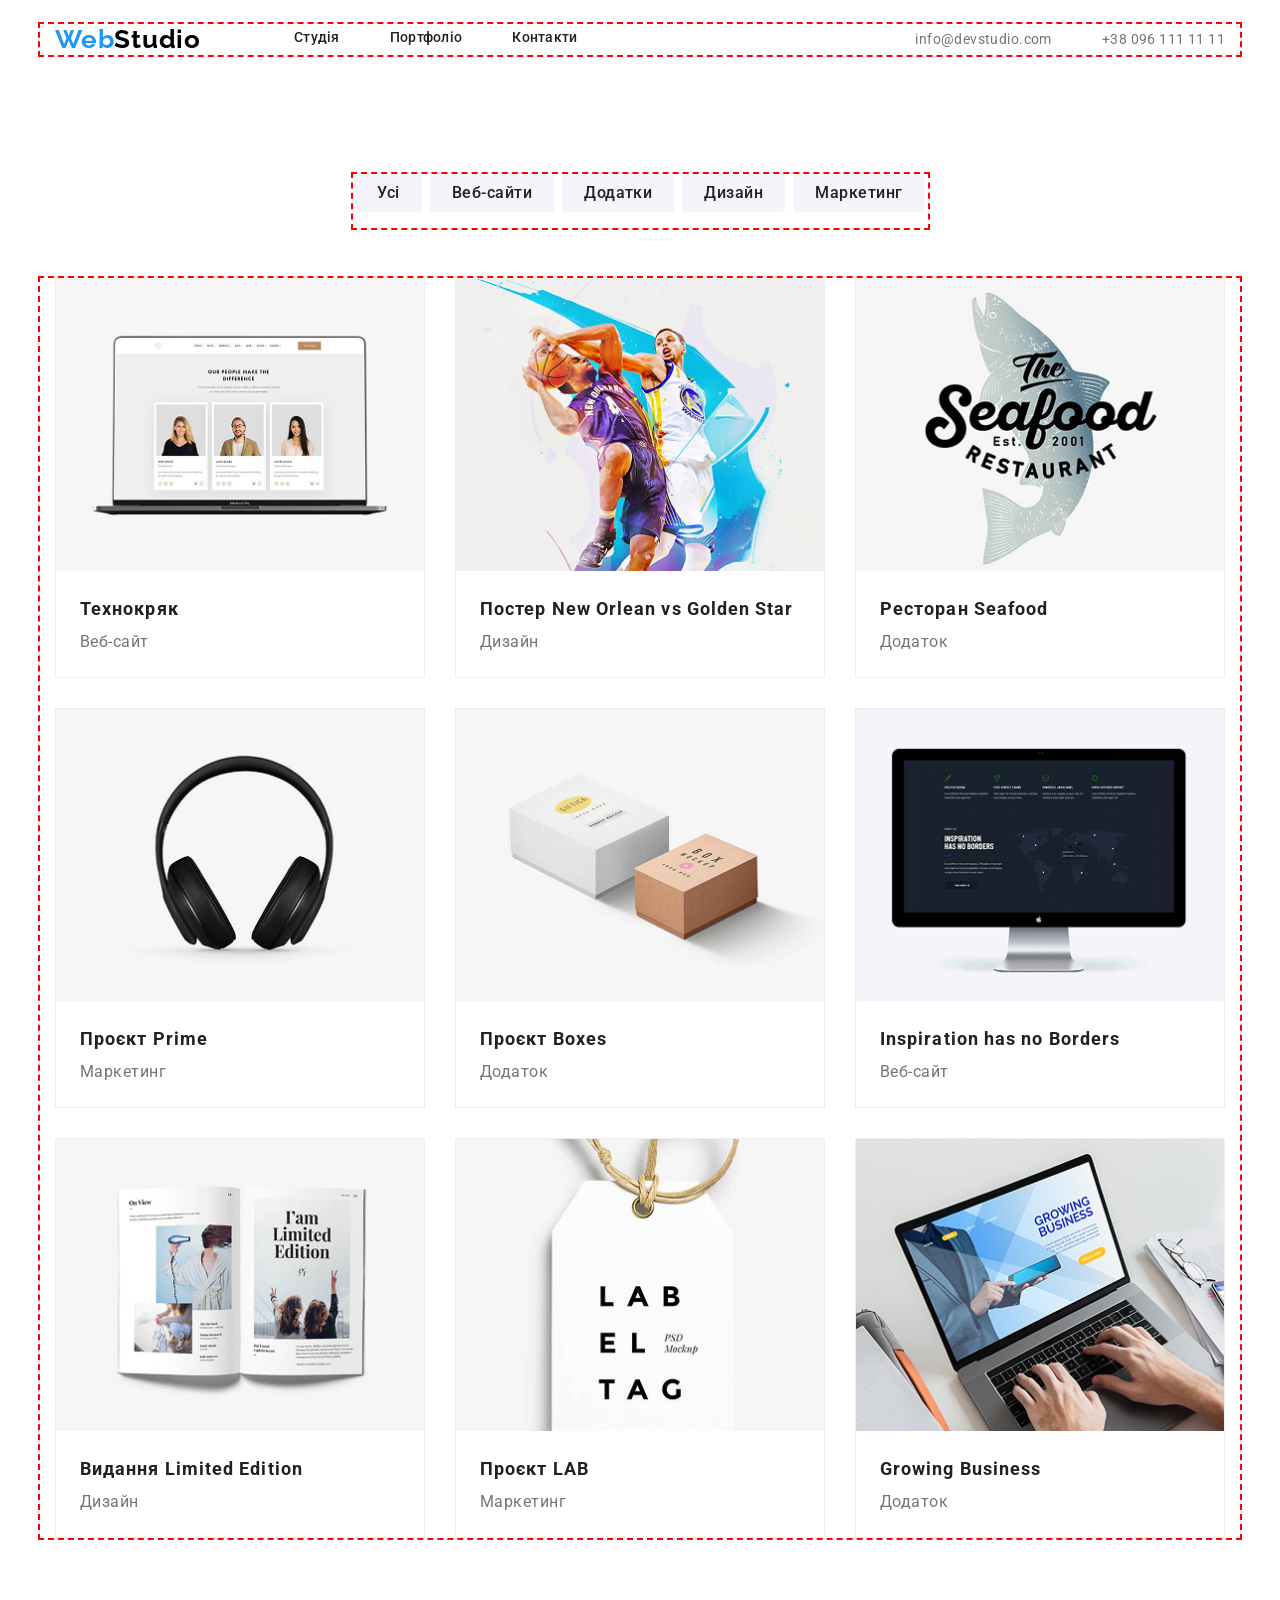
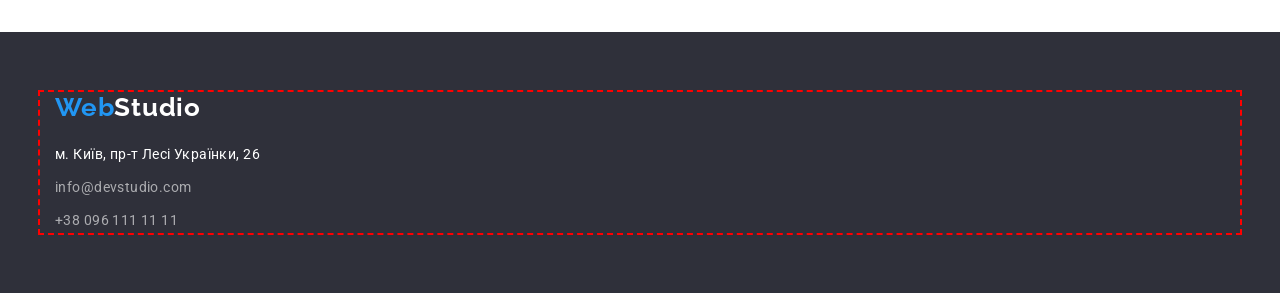
==== commit 318d8e66: "Update portfolio.html" ====
--- a/portfolio.html
+++ b/portfolio.html
@@ -3,159 +3,422 @@
 <head>
     <meta charset="UTF-8">
     <meta name="viewport" content="width=device-width, initial-scale=1.0">
+
     <title>Portfolio</title>
-<link rel="preconnect" href="https://fonts.googleapis.com">
-<link rel="preconnect" href="https://fonts.gstatic.com" crossorigin>
-<link href="https://fonts.googleapis.com/css2?family=Raleway:ital,wght@0,100..900;1,100..900&family=Roboto:ital,wght@0,100..900;1,100..900&display=swap" rel="stylesheet">
-<link rel="stylesheet" href="https://cdnjs.cloudflare.com/ajax/libs/modern-normalize/3.0.1/modern-normalize.min.css" integrity="sha512-q6WgHqiHlKyOqslT/lgBgodhd03Wp4BEqKeW6nNtlOY4quzyG3VoQKFrieaCeSnuVseNKRGpGeDU3qPmabCANg==" crossorigin="anonymous" referrerpolicy="no-referrer" />
-<link rel="stylesheet" href="reset.css">    
-<link rel="stylesheet" href="style.css">
+
+    <link rel="preconnect" href="https://fonts.googleapis.com">
+    <link rel="preconnect" href="https://fonts.gstatic.com" crossorigin>
+
+    <link href="https://fonts.googleapis.com/css2?family=Raleway:ital,wght@0,100..900;1,100..900&family=Roboto:ital,wght@0,100..900;1,100..900&display=swap" rel="stylesheet">
+
+    <link rel="stylesheet" href="https://cdnjs.cloudflare.com/ajax/libs/modern-normalize/3.0.1/modern-normalize.min.css"
+        integrity="sha512-q6WgHqiHlKyOqslT/lgBgodhd03Wp4BEqKeW6nNtlOY4quzyG3VoQKFrieaCeSnuVseNKRGpGeDU3qPmabCANg=="
+        crossorigin="anonymous"
+        referrerpolicy="no-referrer">
+
+    <link rel="stylesheet" href="reset.css">
+    <link rel="stylesheet" href="style.css">
+
+<style>
+    .portfolio-item {
+        transition: box-shadow 250ms ease;
+    }
+
+    .portfolio-item:hover,
+    .portfolio-item:focus {
+        box-shadow:
+            0 1px 3px 0 rgba(0, 0, 0, 0.12),
+            0 1px 1px 0 rgba(0, 0, 0, 0.14),
+            0 2px 1px 0 rgba(0, 0, 0, 0.20);
+    }
+</style>
+
 </head>
+
 <body>
+
 <header class="header">
-<div class="container">
-<a class="header-logo" href="./index.html">
-  <span class="header-logo-blue">Web</span>Studio
-</a>
-<nav class="header-navigation">
-<ul class="header-list">
- <li class="header-item"><a class="header-link" href="./index.html">Студія</a></li>
- <li class="header-item"><a class="header-link" href="./portfolio.html">Портфоліо</a></li>
- <li class="header-item"><a class="header-link" href="">Контакти</a></li>  
-</ul>
-</nav>
-<ul class="header-contacts">
-    <li class="header-contacts-item"><a class="header-contacts-email" href="mailto:info@devstudio.com">info@devstudio.com</a></li>
-    <li class="header-contacts-item"><a class="header-contacts-tel" href="tel:+38 096 111 11 11">+38 096 111 11 11</a></li>
-</ul>
-<button type="button" class="header-menu">
-    <img class="header-mobile" src="./images/menu-icon.png" alt="Відкрити меню">
-</button>
-</div>
-</header> 
+
+    <div class="container">
+
+        <a class="header-logo" href="./index.html">
+            <span class="header-logo-blue">Web</span>Studio
+        </a>
+
+        <nav class="header-navigation">
+
+            <ul class="header-list">
+
+                <li class="header-item">
+                    <a class="header-link" href="./index.html">
+                        Студія
+                    </a>
+                </li>
+
+                <li class="header-item">
+                    <a class="header-link" href="./portfolio.html">
+                        Портфоліо
+                    </a>
+                </li>
+
+                <li class="header-item">
+                    <a class="header-link" href="">
+                        Контакти
+                    </a>
+                </li>
+
+            </ul>
+
+        </nav>
+
+        <ul class="header-contacts">
+
+            <li class="header-contacts-item">
+                <a class="header-contacts-email" href="mailto:info@devstudio.com">
+                    info@devstudio.com
+                </a>
+            </li>
+
+            <li class="header-contacts-item">
+                <a class="header-contacts-tel" href="tel:+380961111111">
+                    +38 096 111 11 11
+                </a>
+            </li>
+
+        </ul>
+
+        <!-- ДОДАНО ПОСИЛАННЯ -->
+        <ul class="mobile-socials">
+
+            <li>
+                <a href="https://www.instagram.com/" target="_blank" rel="noopener noreferrer">
+                    Instagram
+                </a>
+            </li>
+
+            <li>
+                <a href="https://twitter.com/" target="_blank" rel="noopener noreferrer">
+                    Twitter
+                </a>
+            </li>
+
+            <li>
+                <a href="https://www.facebook.com/" target="_blank" rel="noopener noreferrer">
+                    Facebook
+                </a>
+            </li>
+
+            <li>
+                <a href="https://www.linkedin.com/" target="_blank" rel="noopener noreferrer">
+                    LinkedIn
+                </a>
+            </li>
+
+        </ul>
+
+        <button type="button" class="header-menu">
+            <img class="header-mobile" src="./images/menu.png" alt="Відкрити меню">
+        </button>
+
+    </div>
+
+</header>
+
 <main>
+
 <section class="fillters">
-  <div class="container">
-  <ul class="fillters-list">
-  <li class="fillters-item"><button class="fillters-button" type="button">Усі</button></li>
-  <li class="fillters-item"><button class="fillters-button" type="button">Веб-сайти</button></li>
-  <li class="fillters-item"><button class="fillters-button" type="button">Додатки</button></li>
-  <li class="fillters-item"><button class="fillters-button" type="button">Дизайн</button></li>
-  <li class="fillters-item"><button class="fillters-button" type="button">Маркетинг</button></li>
-</ul> 
-</div>
+
+    <div class="container">
+
+        <ul class="fillters-list">
+
+            <li class="fillters-item">
+                <button class="fillters-button" type="button">
+                    Усі
+                </button>
+            </li>
+
+            <li class="fillters-item">
+                <button class="fillters-button" type="button">
+                    Веб-сайти
+                </button>
+            </li>
+
+            <li class="fillters-item">
+                <button class="fillters-button" type="button">
+                    Додатки
+                </button>
+            </li>
+
+            <li class="fillters-item">
+                <button class="fillters-button" type="button">
+                    Дизайн
+                </button>
+            </li>
+
+            <li class="fillters-item">
+                <button class="fillters-button" type="button">
+                    Маркетинг
+                </button>
+            </li>
+
+        </ul>
+
+    </div>
+
 </section>
+
 <section class="portfolio">
-  <div class="container">
-<ul class="portfolio-list">
-  <li class="portfolio-item">
-    <div class="wrapper">
-    <img class="portfolio-img" src="./images/Технокряк.png" alt="">
-    <p class="over">Ресурс пропонує комплексні пропозиції з різним рівнем функціоналу та сервісів. Все це дозволить відвідувачу отримати вичерпні відомості про компанію чи приватну особу.</p>
+
+    <div class="container">
+
+        <ul class="portfolio-list">
+
+            <li class="portfolio-item">
+
+                <div class="wrapper">
+                    <img class="portfolio-img" src="./images/Технокряк.png" alt="">
+
+                    <p class="over">
+                        Ресурс пропонує комплексні пропозиції з різним рівнем функціоналу та сервісів. Все це дозволить відвідувачу отримати вичерпні відомості про компанію чи приватну особу.
+                    </p>
+                </div>
+
+                <div class="wrap">
+                    <h3 class="portfolio-title">
+                        Технокряк
+                    </h3>
+
+                    <p class="portfolio-text">
+                        Веб-сайт
+                    </p>
+                </div>
+
+            </li>
+
+            <li class="portfolio-item">
+
+                <div class="wrapper">
+                    <img class="portfolio-img" src="./images/ПостерNewOrleanvsGoldenStar.png" alt="">
+
+                    <p class="over">
+                        Ресурс пропонує комплексні пропозиції з різним рівнем функціоналу та сервісів. Все це дозволить відвідувачу отримати вичерпні відомості про компанію чи приватну особу.
+                    </p>
+                </div>
+
+                <div class="wrap">
+                    <h3 class="portfolio-title">
+                        Постер New Orlean vs Golden Star
+                    </h3>
+
+                    <p class="portfolio-text">
+                        Дизайн
+                    </p>
+                </div>
+
+            </li>
+
+            <li class="portfolio-item">
+
+                <div class="wrapper">
+                    <img class="portfolio-img" src="./images/Ресторан.png" alt="">
+
+                    <p class="over">
+                        Ресурс пропонує комплексні пропозиції з різним рівнем функціоналу та сервісів. Все це дозволить відвідувачу отримати вичерпні відомості про компанію чи приватну особу.
+                    </p>
+                </div>
+
+                <div class="wrap">
+                    <h3 class="portfolio-title">
+                        Ресторан Seafood
+                    </h3>
+
+                    <p class="portfolio-text">
+                        Додаток
+                    </p>
+                </div>
+
+            </li>
+
+            <li class="portfolio-item">
+
+                <div class="wrapper">
+                    <img class="portfolio-img" src="./images/ПроєктPrime.png" alt="">
+
+                    <p class="over">
+                        Ресурс пропонує комплексні пропозиції з різним рівнем функціоналу та сервісів. Все це дозволить відвідувачу отримати вичерпні відомості про компанію чи приватну особу.
+                    </p>
+                </div>
+
+                <div class="wrap">
+                    <h3 class="portfolio-title">
+                        Проєкт Prime
+                    </h3>
+
+                    <p class="portfolio-text">
+                        Маркетинг
+                    </p>
+                </div>
+
+            </li>
+
+            <li class="portfolio-item">
+
+                <div class="wrapper">
+                    <img class="portfolio-img" src="./images/Boxes.png" alt="">
+
+                    <p class="over">
+                        Ресурс пропонує комплексні пропозиції з різним рівнем функціоналу та сервісів. Все це дозволить відвідувачу отримати вичерпні відомості про компанію чи приватну особу.
+                    </p>
+                </div>
+
+                <div class="wrap">
+                    <h3 class="portfolio-title">
+                        Проєкт Boxes
+                    </h3>
+
+                    <p class="portfolio-text">
+                        Додаток
+                    </p>
+                </div>
+
+            </li>
+
+            <li class="portfolio-item">
+
+                <div class="wrapper">
+                    <img class="portfolio-img" src="./images/InspirationHasNoBorders.png" alt="">
+
+                    <p class="over">
+                        Ресурс пропонує комплексні пропозиції з різним рівнем функціоналу та сервісів. Все це дозволить відвідувачу отримати вичерпні відомості про компанію чи приватну особу.
+                    </p>
+                </div>
+
+                <div class="wrap">
+                    <h3 class="portfolio-title">
+                        Inspiration has no Borders
+                    </h3>
+
+                    <p class="portfolio-text">
+                        Веб-сайт
+                    </p>
+                </div>
+
+            </li>
+
+            <li class="portfolio-item">
+
+                <div class="wrapper">
+                    <img class="portfolio-img" src="./images/LimitedEdition.png" alt="">
+
+                    <p class="over">
+                        Ресурс пропонує комплексні пропозиції з різним рівнем функціоналу та сервісів. Все це дозволить відвідувачу отримати вичерпні відомості про компанію чи приватну особу.
+                    </p>
+                </div>
+
+                <div class="wrap">
+                    <h3 class="portfolio-title">
+                        Видання Limited Edition
+                    </h3>
+
+                    <p class="portfolio-text">
+                        Дизайн
+                    </p>
+                </div>
+
+            </li>
+
+            <li class="portfolio-item">
+
+                <div class="wrapper">
+                    <img class="portfolio-img" src="./images/Lab.png" alt="">
+
+                    <p class="over">
+                        Ресурс пропонує комплексні пропозиції з різним рівнем функціоналу та сервісів. Все це дозволить відвідувачу отримати вичерпні відомості про компанію чи приватну особу.
+                    </p>
+                </div>
+
+                <div class="wrap">
+                    <h3 class="portfolio-title">
+                        Проєкт LAB
+                    </h3>
+
+                    <p class="portfolio-text">
+                        Маркетинг
+                    </p>
+                </div>
+
+            </li>
+
+            <li class="portfolio-item">
+
+                <div class="wrapper">
+                    <img class="portfolio-img" src="./images/GrowingBussines.png" alt="">
+
+                    <p class="over">
+                        Ресурс пропонує комплексні пропозиції з різним рівнем функціоналу та сервісів. Все це дозволить відвідувачу отримати вичерпні відомості про компанію чи приватну особу.
+                    </p>
+                </div>
+
+                <div class="wrap">
+                    <h3 class="portfolio-title">
+                        Growing Business
+                    </h3>
+
+                    <p class="portfolio-text">
+                        Додаток
+                    </p>
+                </div>
+
+            </li>
+
+        </ul>
+
     </div>
-    <div class="wrap">
-    <h3 class="portfolio-title">Технокряк</h3>
-    <p class="portfolio-text">Веб-сайт</p>
-  </div>
-  </li>
-  <li class="portfolio-item">
-    <div class="wrapper">
-    <img class="portfolio-img" src="./images/ПостерNewOrleanvsGoldenStar.png" alt="">
-        <p class="over">Ресурс пропонує комплексні пропозиції з різним рівнем функціоналу та сервісів. Все це дозволить відвідувачу отримати вичерпні відомості про компанію чи приватну особу.</p>
+
+</section>
+
+</main>
+
+<footer class="footer">
+
+    <div class="container">
+
+        <div class="footer-box">
+
+            <a class="footer-logo" href="./index.html">
+                <span class="footer-logo-blue">Web</span>Studio
+            </a>
+
+            <ul class="contacts">
+
+                <li class="contacts-item">
+                    <p class="contacts-address">
+                        м. Київ, пр-т Лесі Українки, 26
+                    </p>
+                </li>
+
+                <li class="contacts-item">
+                    <a class="contacts-email" href="mailto:info@devstudio.com">
+                        info@devstudio.com
+                    </a>
+                </li>
+
+                <li class="contacts-item">
+                    <a class="contacts-tel" href="tel:+380961111111">
+                        +38 096 111 11 11
+                    </a>
+                </li>
+
+            </ul>
+
         </div>
-        <div class="wrap">
-    <h3 class="portfolio-title">Постер New Orlean vs Golden Star</h3>
-    <p class="portfolio-text">Дизайн</p>
-      </div>
-  </li>
-  <li class="portfolio-item">
-    <div class="wrapper">
-    <img class="portfolio-img" src="./images/Ресторан.png" alt="">
-        <p class="over">Ресурс пропонує комплексні пропозиції з різним рівнем функціоналу та сервісів. Все це дозволить відвідувачу отримати вичерпні відомості про компанію чи приватну особу.</p>
-        </div>
-        <div class="wrap">
-    <h3 class="portfolio-title">Ресторан Seafood</h3>
-    <p class="portfolio-text">Додаток</p>
-      </div>
-  </li>
-  <li class="portfolio-item">
-    <div class="wrapper">
-    <img class="portfolio-img" src="./images/ПроєктPrime.png" alt="">
-        <p class="over">Ресурс пропонує комплексні пропозиції з різним рівнем функціоналу та сервісів. Все це дозволить відвідувачу отримати вичерпні відомості про компанію чи приватну особу.</p>
-        </div>
-        <div class="wrap">
-    <h3 class="portfolio-title">Проєкт Prime</h3>
-    <p class="portfolio-text">Маркетинг</p>
-      </div>
-  </li>
-  <li class="portfolio-item">
-    <div class="wrapper">
-    <img class="portfolio-img" src="./images/Boxes.png" alt="">
-        <p class="over">Ресурс пропонує комплексні пропозиції з різним рівнем функціоналу та сервісів. Все це дозволить відвідувачу отримати вичерпні відомості про компанію чи приватну особу.</p>
-        </div>
-        <div class="wrap">
-    <h3 class="portfolio-title">Проєкт Boxes</h3>
-    <p class="portfolio-text">Додаток</p>
-      </div>
-  </li>
-  <li class="portfolio-item">
-    <div class="wrapper">
-    <img class="portfolio-img" src="./images/InspirationHasNoBorders.png" alt="">
-        <p class="over">Ресурс пропонує комплексні пропозиції з різним рівнем функціоналу та сервісів. Все це дозволить відвідувачу отримати вичерпні відомості про компанію чи приватну особу.</p>
-        </div>
-        <div class="wrap">
-    <h3 class="portfolio-title">Inspiration has no Borders</h3>
-    <p class="portfolio-text">Веб-сайт</p>
-      </div>
-  </li>
-  <li class="portfolio-item">
-    <div class="wrapper">
-    <img class="portfolio-img" src="./images/LimitedEdition.png" alt="">
-        <p class="over">Ресурс пропонує комплексні пропозиції з різним рівнем функціоналу та сервісів. Все це дозволить відвідувачу отримати вичерпні відомості про компанію чи приватну особу.</p>
-        </div>
-        <div class="wrap">
-    <h3 class="portfolio-title">Видання Limited Edition</h3>
-    <p class="portfolio-text">Дизайн</p>
-      </div>
-  </li>
-  <li class="portfolio-item">
-    <div class="wrapper">
-    <img class="portfolio-img" src="./images/Lab.png" alt="">
-        <p class="over">Ресурс пропонує комплексні пропозиції з різним рівнем функціоналу та сервісів. Все це дозволить відвідувачу отримати вичерпні відомості про компанію чи приватну особу.</p>
-        </div>
-        <div class="wrap">
-    <h3 class="portfolio-title">Проєкт LAB</h3>
-    <p class="portfolio-text">Маркетинг</p>
-      </div>
-  </li>
-  <li class="portfolio-item">
-    <div class="wrapper">
-    <img class="portfolio-img" src="./images/GrowingBussines.png" alt="">
-        <p class="over">Ресурс пропонує комплексні пропозиції з різним рівнем функціоналу та сервісів. Все це дозволить відвідувачу отримати вичерпні відомості про компанію чи приватну особу.</p>
-        </div>
-        <div class="wrap">
-    <h3 class="portfolio-title">Growing Business</h3>
-    <p class="portfolio-text">Додаток</p>
-      </div>
-  </li>
-</ul>
-</div>
-</section>
-</main>
- <footer class="footer">
-<div class="container">
-<div class="footer-box">
-<a class="footer-logo" href="./index.html">
-  <span class="footer-logo-blue">Web</span>Studio
-</a>  
-<ul class="contacts">
-<li class="contacts-item"><p class="contacts-address">м. Київ, пр-т Лесі Українки, 26</p></li>
-<li class="contacts-item"><a class="contacts-email" href="mailto:info@devstudio.com">info@devstudio.com</a></li>
-<li class="contacts-item"><a class="contacts-tel" href="tel:+38 096 111 11 11">+38 096 111 11 11</a></li>
-</ul>
-</div>
-</div>
+
+    </div>
+
 </footer>
-</html>
+
+<script src="./mobile-menu.js"></script>
+
 </body>
 </html>
--- a/style.css
+++ b/style.css
@@ -6,15 +6,17 @@
 --portfolio-border:#EEE;
 --portfolio-bg: rgba(33, 150, 243, 0.90);
 }
+
 body {
-
 font-family: "Roboto", sans-serif;
 }
+
 .header{
     display: flex;
     padding-top: 10px;
     padding-bottom: 10px;
 }
+
 .header-contacts-email{
 color: var(--text-color);
 font-family: Roboto;
@@ -26,10 +28,12 @@
 animation-duration: 3000ms;
 animation-name: LogoScale;    
 }
+
 .header-navigation{
 display: none;
 text-decoration: none;
 }
+
 .header-contacts-tel {
     color: var(--text-color); 
     font-family: Roboto;
@@ -38,17 +42,16 @@
     font-weight: 400;
     line-height: 1.71;
     letter-spacing: 0.42px;
-
-
-
-}
+}
+
 .header-item{
     animation-duration: 3000ms;
-animation-name: LogoScale;
-}
+    animation-name: LogoScale;
+}
+
 .header-contacts-item{
     animation-duration: 3000ms;
-animation-name: LogoScale;
+    animation-name: LogoScale;
 }
 
 .header-logo {
@@ -64,27 +67,30 @@
 animation-name: LogoScale;
 animation-iteration-count: infinite;
 }
+
 @keyframes LogoScale{
 0%{
 scale: 1;
 }
 50%{
    transform: rotate(3deg);
-scale: 1.15;
+   scale: 1.15;
 }
 100%{
 scale: 1;
 }
 }
+
 .header-logo-blue{
 color: var(--accent-color);    
 }
+
 .header-list{
     list-style: none;
     display: flex;
     gap: 50px;
-    
-}
+}
+
 .header-contacts{
 display: none;
 list-style: none;
@@ -101,57 +107,57 @@
 letter-spacing: 0.28px;
 text-decoration: none;
 }
+
 .header-link::after{
     content: "";
-        display: block;
-        width: 100%;
-        height: 5px;
-        background-color: var(--accent-color);
-        position: relative;
-        left: 0;
-        bottom: -20px;
-        opacity: 0;
-        border-radius: 2px;
-}
+    display: block;
+    width: 100%;
+    height: 5px;
+    background-color: var(--accent-color);
+    position: relative;
+    left: 0;
+    bottom: -20px;
+    opacity: 0;
+    border-radius: 2px;
+}
+
 .header-link:hover::after{
     opacity: 1;
 }
+
 .header-menu{
     width: 40.0px;
-height: 40.0px;
-
-}
+    height: 40.0px;
+}
+
 .hero{
-padding-top: 200px;
-padding-bottom: 200px;
-    background: #2F303A;
-  display: flex;
-  align-items: center;
-  justify-content: center;
+padding-top: 118px;
+padding-bottom: 118px;
+background: #2F303A;
+display: flex;
+align-items: center;
+justify-content: center;
 text-align: center;
 gap: 30px;
 }
+
 .hero-title{
     flex-shrink: 0;
-color: var(--text-white);
-font-family: Roboto;
-font-size: 44px;
-font-style: normal;
-font-weight: 900;
-line-height: 1.36;
-letter-spacing: 2.64px;
-text-transform: uppercase;
-display: flex;
-justify-content: center;
-align-items: center;
-text-align: center;
-
-        width: 100%;
-        min-width: 0;
-
-}
+    color: #FFF;
+    text-align: center;
+    font-family: Roboto;
+    font-size: 26px;
+    font-style: normal;
+    font-weight: 900;
+    line-height: 42px;
+    letter-spacing: 1.56px;
+    text-transform: uppercase;
+    width: 100%;
+    min-width: 0;
+}
+
 .hero-button{
-width: 216.0px;
+width: 200.0px;
 height: 50.0px;
 background-color:var(--accent-color);
 color: var(--text-white);
@@ -165,62 +171,68 @@
 justify-content: center;
 align-items: center;
 border-radius: 5px;
-    animation-duration: 3000ms;
+animation-duration: 3000ms;
 animation-name: hbScale;
 }
+
 @keyframes hbScale{
     0%{
-transform: scaleX(1);
-transform: scaleY(1);
-    }
-25%{
-transform: scaleX(1.3);
-}   
+        transform: scaleX(1);
+        transform: scaleY(1);
+    }
+    25%{
+        transform: scaleX(1.3);
+    }   
     50%{
-transform: scaleX(1.2);
-transform: scaleY(1.2);
+        transform: scaleX(1.2);
+        transform: scaleY(1.2);
     }
     100%{
-transform: scale(1);
-    }
-}
+        transform: scale(1);
+    }
+}
+
 .features{
 padding-top: 60px;
 padding-bottom: 60px;
 }
+
 .features-list{
     display: flex;
-  gap: 30px;
-  flex-wrap: wrap;
-}
+    gap: 30px;
+    flex-wrap: wrap;
+}
+
 .features-title{
     margin-bottom: 10px;
     color: var(--title-color);
-text-align: center;
-font-family: Roboto;
-font-size: 14px;
-font-style: normal;
-font-weight: 700;
-line-height: normal;
-letter-spacing: 0.42px;
-text-transform: uppercase;
-
-}
+    text-align: center;
+    font-family: Roboto;
+    font-size: 14px;
+    font-style: normal;
+    font-weight: 700;
+    line-height: normal;
+    letter-spacing: 0.42px;
+    text-transform: uppercase;
+}
+
 .features-item{
 animation-duration: 3000ms;
 animation-name: ftItemScale;
 }
+
 @keyframes ftItemScale{
     0%{
-transform: scale(1);
+        transform: scale(1);
     }
     50%{
-transform: scale(1.05);
+        transform: scale(1.05);
     }
     100%{
-transform: scale(1);
-    }
-}
+        transform: scale(1);
+    }
+}
+
 @keyframes glItemScale{
 0%{
 transform: scale(1);
@@ -232,19 +244,22 @@
 transform: scale(1);
 }
 }
+
 .features-text{
     color: var(--text-color);
-font-family: Roboto;
-font-size: 14px;
-font-style: normal;
-font-weight: 400;
-line-height: 1.71;
-letter-spacing: 0.42px;
-}
+    font-family: Roboto;
+    font-size: 14px;
+    font-style: normal;
+    font-weight: 400;
+    line-height: 1.71;
+    letter-spacing: 0.42px;
+}
+
 .gallery{
 padding-bottom: 94px;
 display: none;
 }
+
 .gallery-title{
 color: var(--title-color);
 font-family: Roboto;
@@ -257,45 +272,47 @@
 justify-content: center;
 margin-bottom: 50px;
 }
+
 .gallery-list{
-
     display: flex;
-
     gap: 30px;
 }
+
 .gallery-item{
     animation-duration: 5000ms;
-animation-name: glItemScale;
-}
+    animation-name: glItemScale;
+}
+
 .team{
     background-color: #F5F4FA;
     padding-top: 60px;
     padding-bottom: 60px;
 }
+
 .team-list{
-/* flex-direction: column;
-    display: flex; */
     gap: 30px;
-display: grid;
-grid-template-columns: 100%;
+    display: grid;
+    grid-template-columns: 100%;
 }
 
 .team-item{
-background-color: var(--text-white) ;
+background-color: var(--text-white);
 animation-duration: 3000ms;
 animation-name: tItemScale;
 }
+
 @keyframes tItemScale{
     0%{
-transform: scale(1);
+        transform: scale(1);
     }
     50%{
-transform: scale(1.1);
+        transform: scale(1.1);
     }
     100%{
-transform: scale(1);        
-    }
-}
+        transform: scale(1);        
+    }
+}
+
 .team-title{
 color: var(--title-color);
 font-family: Roboto;
@@ -308,6 +325,7 @@
 justify-content: center;
 margin-bottom: 30px;
 }
+
 .team-name{
 color: var(--title-color);
 font-family: Roboto;
@@ -320,6 +338,7 @@
 justify-content: center;
 margin-top: 30px;
 }
+
 .team-text{
 color:var(--text-color);
 font-family: Roboto;
@@ -333,18 +352,22 @@
 margin: 10px;
 margin-bottom: 30px;
 }
+
 .footer{
     background-color: #2F303A;
     margin: 0%;
-padding-top: 60px;
-padding-bottom: 60px;
-}
+    padding-top: 60px;
+    padding-bottom: 60px;
+}
+
 .footer-box{
     text-align: center;
 }
+
 .contacts{
 list-style: none;
 }
+
 .contacts-address{
 color: var(--text-white);
 text-decoration: none;
@@ -357,91 +380,137 @@
 margin-top: 20px;
 margin-bottom: 9px;
 }
+
 .contacts-email{
     color: rgba(255, 255, 255, 0.60);
-font-family: Roboto;
-font-size: 14px;
-font-style: normal;
-font-weight: 400;
-line-height: 1.71;
-letter-spacing: 0.42px;
-}
+    font-family: Roboto;
+    font-size: 14px;
+    font-style: normal;
+    font-weight: 400;
+    line-height: 1.71;
+    letter-spacing: 0.42px;
+}
+
 .contacts-tel{
     color: rgba(255, 255, 255, 0.60);
-font-family: Roboto;
-font-size: 14px;
-font-style: normal;
-font-weight: 400;
-line-height: 1.71;
-letter-spacing: 0.42px;
-}
+    font-family: Roboto;
+    font-size: 14px;
+    font-style: normal;
+    font-weight: 400;
+    line-height: 1.71;
+    letter-spacing: 0.42px;
+}
+
 .contacts-item:nth-child(2){
     margin-bottom: 9px;
 }
+
+
+/* =========================
+   FILTERS
+========================= */
+
 .fillters{
-flex-wrap: wrap;    
-display: flex;
-justify-content: center;
-flex-direction: row;
-padding-top: 94px;
-padding-bottom: 50px;
-}
-.fillters .container{
-    width: 326.0px;
-height: 91.0px;
-
-}
-.fillters-list{
-list-style: none;
-display: flex;
+    flex-wrap: wrap;    
+    display: flex;
     justify-content: center;
     flex-direction: row;
-gap: 8px;
-}
+    padding-top: 60px;
+    padding-bottom: 40px;
+}
+
+.fillters .container{
+    width: 100%;
+    height: auto;
+}
+
+.fillters-list{
+    list-style: none;
+    display: flex;
+    flex-wrap: wrap;
+    justify-content: flex-start;
+    gap: 15px 8px;
+    margin: 0;
+    padding: 0;
+}
+
 .fillters-button{
-background-color: #F5F4FA;
-color:var(--title-color);
-text-align: center;
-font-family: Roboto;
-font-size: 16px;
-font-style: normal;
-font-weight: 500;
-line-height: 1.62;
-letter-spacing: 0.48px;
-border-radius: 4px;
-}
+    padding: 6px 22px;
+    border: none;
+    border-radius: 4px;
+
+    background-color: #F5F4FA;
+    color: var(--title-color);
+
+    text-align: center;
+    font-family: Roboto;
+    font-size: 16px;
+    font-style: normal;
+    font-weight: 500;
+    line-height: 1.62;
+    letter-spacing: 0.48px;
+
+    cursor: pointer;
+
+    transition:
+        color 250ms ease,
+        background-color 250ms ease,
+        box-shadow 250ms ease;
+}
+
+.fillters-button:hover,
+.fillters-button:focus{
+    color: var(--text-white);
+    background-color: var(--accent-color);
+    box-shadow: 0 3px 6px rgba(0, 0, 0, 0.16);
+}
+
+.fillters-button.active{
+    color: var(--text-white);
+    background-color: var(--accent-color);
+    box-shadow: 0 3px 6px rgba(0, 0, 0, 0.16);
+}
+
+
+/* =========================
+   PORTFOLIO
+========================= */
+
 .portfolio-list{
 list-style: none;
-display: flex;
+display: grid;
+grid-template-columns: 1fr;
 justify-content: center;
 align-items: center;
-flex-wrap: wrap;
 gap: 30px;
 }
+
 .portfolio-item{
 background-color: var(--text-white);    
 border: 1px solid var(--portfolio-border);
 width: 100%;
 }
-.portfolio-item:hover{
-    .over{
-        opacity: 1;
-    }
-}
+
+.portfolio-item:hover .over{
+    opacity: 1;
+}
+
 .wrapper{
     position: relative;
 }
+
 .wrap{
     padding-left: 24px;
     padding-right: 24px;
     padding-bottom: 20px;
     padding-top: 20px;
 }
+
 .over{
     position: absolute;
     top: 0;
     left: 0;
-color: var(--text-white);
+    color: var(--text-white);
     font-size: 18px;
     font-style: normal;
     font-weight: 400;
@@ -452,11 +521,14 @@
     height: 100%;
     padding: 63px 24px;
     opacity: 0;
-}
+    transition: opacity 250ms ease;
+}
+
 .portfolio-img{
 width: 100%;
 height: auto;
 }
+
 .portfolio-title{
 color:var(--title-color);
 font-family: Roboto;
@@ -466,8 +538,8 @@
 line-height: 2;
 letter-spacing: 1.08px;
 display: flex;
-    
-}
+}
+
 .portfolio-text{
 color: var(--text-color);
 font-family: Roboto;
@@ -476,8 +548,8 @@
 font-weight: 400;
 line-height: 1.85;
 letter-spacing: 0.48px;
-
-}
+}
+
 .footer-logo{
 color: var(--text-white);
 font-family: Raleway;
@@ -486,231 +558,708 @@
 line-height: 1.19;
 letter-spacing: 0.78px;
 text-decoration:none;
-
-}
+}
+
 .footer-logo-blue{
 color: var(--accent-color);  
-}  
+}
+
 .header-link:hover{
 color: var(--accent-color);    
 }
+
 .header-contacts-email:hover{
 color: var(--accent-color);
 }
+
 .header-contacts-tel:hover{
 color: var(--accent-color);
 }
+
 .fillters-button:hover{
 color: var(--text-white);
 background-color: var(--accent-color);
 }
+
 .container{
     outline: 2px dashed red;
     max-width: 1200px;
-        margin: 0 auto;
-        padding: 0 15px;
+    margin: 0 auto;
+    padding: 0 15px;
 }
 
 .header .container {
     display: flex;
     align-items: center;
 }
+
 .hero .container{
 display: flex;
 flex-direction: column;
 align-items: center;
 gap: 30px;
 }
+
 .features .container{
     display: flex;
     align-items: center;
     justify-items: center;
     flex-direction: row;
 }
+
 .team .container{
 display: flex;
 align-items: center; 
 justify-content: center;
 flex-direction: column;   
 }
+
 .portfolio .container{
 margin-bottom: 94px;
 display: flex;
-    justify-content: space-between;
-    align-items: flex-start;
-}
-
-
-
+justify-content: space-between;
+align-items: flex-start;
+}
 
 
 @media (min-width:480px) {
     .container{
         width: 480px;
     }
+
     .features-item{
         width: 450.0px;
     }
 }
-
 
 
 @media (min-width:768px) {
     .container{
         width: 768px;
     }
+
     .header{
     display: flex;
     padding-top: 21px;
     padding-bottom: 21px;
-}
-.header-logo{
-    margin-right: 88px;
-}
-.header-navigation{
-    display: block  ;
-}
-.header-navigation{
-display: block;
-text-decoration: none;
-}
-
-
+    }
+
+    .header-logo{
+        margin-right: 88px;
+    }
+
+    .header-navigation{
+        display: block;
+    }
+
+    .header-navigation{
+        display: block;
+        text-decoration: none;
+    }
+
+    .hero{
+    padding-top: 118px;
+    padding-bottom: 118px;
+    background: #2F303A;
+    display: flex;
+    align-items: center;
+    justify-content: center;
+    text-align: center;
+    gap: 30px;
+    }
+
+    .hero-title{
+        width: 360.0px;
+        height: 84.0px;
+        color: #FFF;
+        text-align: center;
+        font-family: Roboto;
+        font-size: 26px;
+        font-style: normal;
+        font-weight: 900;
+        line-height: 42px;
+        letter-spacing: 1.56px;
+        text-transform: uppercase;
+    }
 
     .features-item{
         width: 354.0px;
     }
+
     .features-title{
         text-align: start;
     }
+
     .team-list{
-        
         grid-template-columns: repeat(2, 1fr);
     }
-.header-menu{
-display: none;
-
-}
-.header-mobile{
- 
-display: none;
-
-}
-.portfolio-list{
-list-style: none;
-display: flex;
-justify-content: flex-start;
-align-items: center;
-flex-wrap: wrap;
-gap: 30px;
-
-}
-.portfolio-item{
-background-color: var(--text-white);    
-border: 1px solid var(--portfolio-border);
-width: 47.72%;
-}
-}
-.fillters{
-    
-display: flex;
-justify-content: center;
-flex-direction: row;
-padding-top: 60px;
-padding-bottom: 40px;
-}
-.fillters .container{
-    width: 575.0px;
-height: 54.0px;
-
-}
-@media screen and (min-width: 768px) and (max-width: 1200px) {
+
+    .header-menu{
+        display: none;
+    }
+
+    .header-mobile{
+        display: none;
+    }
+
+    .portfolio-list{
+    list-style: none;
+    display: grid;
+    grid-template-columns: repeat(2, 1fr);
+    justify-content: flex-start;
+    align-items: center;
+    gap: 30px;
+    }
+
+    .portfolio-item{
+    background-color: var(--text-white);    
+    border: 1px solid var(--portfolio-border);
+    width: 100%;
+    }
+}
+
+
+/* =========================
+   FILTERS TABLET
+========================= */
+
+@media (min-width:768px) {
+    .fillters{
+        display: flex;
+        justify-content: center;
+        flex-direction: row;
+        padding-top: 60px;
+        padding-bottom: 40px;
+    }
+
+    .fillters .container{
+        width: 575px;
+        height: 54px;
+    }
+
+    .fillters-list{
+        flex-wrap: nowrap;
+        justify-content: center;
+    }
+}
+
+
+@media screen and (min-width: 768px) and (max-width: 1199px) {
     .header-contacts {
         display: flex;
-list-style: none;
-gap: 8px;
-flex-direction: column;
-    }
-}
+        list-style: none;
+        gap: 8px;
+        flex-direction: column;
+    }
+}
+
 
 @media (min-width:1200px) {
     .container{
         width: 1200px;
     }
+
     .header{
     display: flex;
     padding-top: 24px;
     padding-bottom: 25px;
-}
-.header-logo{
-    font-size: 26px;
-    letter-spacing: 0.78px;
-    margin-right: 93px;
-}
-.header-menu{
-display: none;
-
-}
-.header-mobile{
- 
-display: none;
-
-}
-.header-contacts {
+    }
+
+    .header-logo{
+        font-size: 26px;
+        letter-spacing: 0.78px;
+        margin-right: 93px;
+    }
+
+    .header-menu{
+        display: none;
+    }
+
+    .header-mobile{
+        display: none;
+    }
+
+    .header-contacts {
         display: flex;
-list-style: none;
-gap: 50px;
-
-    }
+        list-style: none;
+        gap: 50px;
+    }
+
+    .hero{
+    padding-top: 200px;
+    padding-bottom: 200px;
+    background: #2F303A;
+    display: flex;
+    align-items: center;
+    justify-content: center;
+    text-align: center;
+    gap: 30px;
+    }
+
     .hero-title{
         width: 696.0px;
-height: 120.0px;
-
+        height: 120.0px;
+    }
+
+    .hero-button{
+        width: 216.0px;
+        height: 50.0px;
+    }
+
+    .hero-title{
+        width: 696.0px;
+        height: 120.0px;
+        color: #FFF;
+        text-align: center;
+        font-family: Roboto;
+        font-size: 44px;
+        font-style: normal;
+        font-weight: 900;
+        line-height: 60px;
+        letter-spacing: 2.64px;
+        text-transform: uppercase;
     }
 
     .features{
-padding-top: 94px;
-padding-bottom: 94px;
-}
-.features-item{
-    width: 270.0px;
-}
-.gallery{
-    display: block;
-}
-.team{
     padding-top: 94px;
     padding-bottom: 94px;
-}
-.team-title{
-    margin-bottom: 50px;
-    font-size: 36px;
-    letter-spacing: 1.08px;
-    
-}
-.team-list{
-    grid-template-columns: repeat(4, 1fr);
-}
-.footer-box{
-    text-align: start;
-}
-.fillters{
- 
-
-display: flex;
-justify-content: center;
-flex-direction: row;
-padding-top: 94px;
-padding-bottom: 50px;
-}
-.fillters .container{
-    width: 575.0px;
-height: 54.0px;
-
-}
-.portfolio-item{
-background-color: var(--text-white);    
-border: 1px solid var(--portfolio-border);
-width: 31.625%;
+    }
+
+    .features-item{
+        width: 270.0px;
+    }
+
+    .gallery{
+        display: block;
+    }
+
+    .team{
+        padding-top: 94px;
+        padding-bottom: 94px;
+    }
+
+    .team-title{
+        margin-bottom: 50px;
+        font-size: 36px;
+        letter-spacing: 1.08px;
+    }
+
+    .team-list{
+        grid-template-columns: repeat(4, 1fr);
+    }
+
+    .footer-box{
+        text-align: start;
+    }
+
+
+    .fillters{
+        display: flex;
+        justify-content: center;
+        flex-direction: row;
+        padding-top: 94px;
+        padding-bottom: 50px;
+    }
+
+    .fillters .container{
+        width: 575px;
+        height: 54px;
+    }
+
+    .fillters-list{
+        flex-wrap: nowrap;
+        justify-content: center;
+    }
+
+    .portfolio-list{
+    list-style: none;
+    display: grid;
+    grid-template-columns: repeat(3, 1fr);
+    justify-content: flex-start;
+    align-items: center;
+    gap: 30px;
+    }
+
+    .portfolio-item{
+    background-color: var(--text-white);    
+    border: 1px solid var(--portfolio-border);
+    width: 100%;
+    }
+}
+
+
+/* =========================
+   MOBILE / TABLET MENU
+========================= */
+
+@media (max-width: 1199px) {
+
+    .header-contacts {
+        display: none !important;
+    }
+
+    .mobile-socials {
+        display: none !important;
+    }
+
+    .header-menu {
+        display: flex !important;
+        align-items: center;
+        justify-content: center;
+        border: none;
+        background: transparent;
+        padding: 0;
+        cursor: pointer;
+    }
+
+    .header-mobile {
+        display: block !important;
+        width: 24px;
+        height: 24px;
+    }
+
+    .header-navigation {
+        display: none !important;
+    }
+
+    .header-navigation.is-open {
+        display: block !important;
+
+        position: fixed;
+
+        top: 10px;
+        left: 10px;
+        right: 10px;
+        bottom: 10px;
+
+        z-index: 1050;
+
+        padding: 32px 22px;
+
+        background-color: #fff;
+
+        box-shadow: 0 0 0 9999px rgba(0, 0, 0, 0.88);
+    }
+
+    .header-navigation.is-open .header-list {
+        display: flex;
+
+        flex-direction: column;
+        align-items: flex-start;
+
+        gap: 24px;
+
+        margin: 0;
+        padding: 0;
+
+        list-style: none;
+    }
+
+    .header-navigation.is-open .header-link {
+        display: block;
+
+        color: var(--title-color);
+
+        font-size: 24px;
+        line-height: 1.17;
+        font-weight: 500;
+
+        text-decoration: none;
+    }
+
+    .header-navigation.is-open .header-item:first-child .header-link {
+        color: var(--accent-color);
+    }
+
+    .header-navigation.is-open .header-link::after {
+        display: none;
+    }
+
+    .header-navigation.is-open ~ .header-contacts {
+        display: flex !important;
+
+        position: fixed;
+
+        left: 32px;
+        bottom: 75px;
+
+        z-index: 1060;
+
+        flex-direction: column;
+        align-items: flex-start;
+
+        gap: 16px;
+
+        margin: 0;
+        padding: 0;
+    }
+
+    .header-navigation.is-open ~ .header-contacts .header-contacts-tel {
+        color: var(--accent-color);
+
+        font-size: 24px;
+        line-height: 1.17;
+        font-weight: 500;
+    }
+
+    .header-navigation.is-open ~ .header-contacts .header-contacts-email {
+        color: var(--text-color);
+
+        font-size: 16px;
+        line-height: 1.17;
+    }
+
+    .header-navigation.is-open ~ .mobile-socials {
+        display: flex !important;
+
+        position: fixed;
+
+        left: 32px;
+        bottom: 28px;
+
+        z-index: 1060;
+
+        gap: 10px;
+
+        margin: 0;
+        padding: 0;
+
+        list-style: none;
+    }
+
+    .mobile-socials li {
+        display: flex;
+        align-items: center;
+    }
+
+    .mobile-socials li:not(:last-child)::after {
+        content: "|";
+
+        margin-left: 10px;
+
+        color: #757575;
+    }
+
+    .mobile-socials a {
+        color: var(--accent-color);
+
+        font-size: 12px;
+
+        text-decoration: none;
+    }
+
+    .header-navigation.is-open ~ .header-menu {
+        position: fixed;
+
+        top: 22px;
+        right: 22px;
+
+        width: 24px;
+        height: 24px;
+
+        z-index: 1200;
+
+        background: transparent;
+    }
+
+    .header-navigation.is-open ~ .header-menu .header-mobile {
+        display: none !important;
+    }
+
+    .header-navigation.is-open ~ .header-menu::before {
+        content: "×";
+
+        display: flex;
+
+        align-items: center;
+        justify-content: center;
+
+        width: 24px;
+        height: 24px;
+
+        color: #212121;
+
+        font-family: Arial, sans-serif;
+        font-size: 28px;
+        font-weight: 300;
+        line-height: 1;
+    }
+
+    body.menu-open {
+        overflow: hidden;
+    }
+}
+
+
+@media (max-width: 768px) {
+    .header {
+        display: flex;
+        justify-content: space-between;
+        align-items: center;
+    }
+
+    .header-menu {
+        margin-left: auto;
+    }
+}
+
+
+/* =========================
+   DESKTOP 1200+
+========================= */
+
+@media (min-width: 1200px) {
+
+    .header-navigation {
+        display: block !important;
+    }
+
+    .header-contacts {
+        display: flex !important;
+    }
+
+    .header-menu {
+        display: none !important;
+    }
+
+    .header-mobile {
+        display: none !important;
+    }
+
+    .mobile-socials {
+        display: none !important;
+    }
+}
+
+@media (max-width: 479px) {
+
+    .header-logo {
+        font-size: 22px;
+        letter-spacing: 0.66px;
+    }
+
+    .header-menu {
+        margin-left: 25px;
+    }
+
+    .fillters {
+        padding-top: 60px;
+        padding-bottom: 40px;
+    }
+
+    .fillters .container {
+        width: 100%;
+        height: auto;
+    }
+
+    .fillters-list {
+        display: flex;
+        flex-wrap: wrap;
+        justify-content: flex-start;
+        align-items: flex-start;
+        gap: 15px 8px;
+        margin: 0;
+        padding: 0;
+    }
+
+    .fillters-button {
+        padding: 6px 20px;
+        border: none;
+        border-radius: 4px;
+
+        font-size: 16px;
+        line-height: 1.62;
+        letter-spacing: 0.48px;
+    }
+}@media (max-width: 479px) {
+
+    .header-logo {
+        font-size: 22px;
+        letter-spacing: 0.66px;
+    }
+
+    .header-menu {
+        margin-left: 25px;
+    }
+
+    .fillters {
+        padding-top: 60px;
+        padding-bottom: 40px;
+    }
+
+    .fillters .container {
+        width: auto;
+        height: 54px;
+    }
+
+    .fillters-list {
+        display: flex;
+        flex-wrap: wrap;
+        justify-content: flex-start;
+        align-items: flex-start;
+        gap: 15px 8px;
+        margin: 0;
+        padding: 0;
+    }
+
+    .fillters-button {
+        padding: 6px 20px;
+        border: none;
+        border-radius: 4px;
+
+        font-size: 16px;
+        line-height: 1.62;
+        letter-spacing: 0.48px;
+    }
+}
+
+@media (min-width: 1200px) {
+    .fillters .container {
+        width: 575px;
+    }
+
+    .fillters-list {
+        flex-wrap: nowrap;
+    }
+
+    .fillters-item {
+        flex-shrink: 0;
+    }
+
+    .fillters-button {
+        white-space: nowrap;
+        flex-shrink: 0;
+    }
+}
+
+@media (min-width: 768px) and (max-width: 1199px) {
+    .fillters .container {
+        width: 600px;
+    }
+
+    .fillters-list {
+        display: flex;
+        flex-wrap: nowrap;
+        justify-content: center;
+        align-items: center;
+        gap: 8px;
+    }
+
+    .fillters-item {
+        flex-shrink: 0;
+    }
+
+    .fillters-button {
+        white-space: nowrap;
+        flex-shrink: 0;
+    }
+
+    .fillters-item:nth-child(2) .fillters-button {
+    width: 101px;
+    display: flex;
+    justify-content: center;
+    align-items: center;
+    text-align: center;
+    white-space: nowrap;
 }
 }
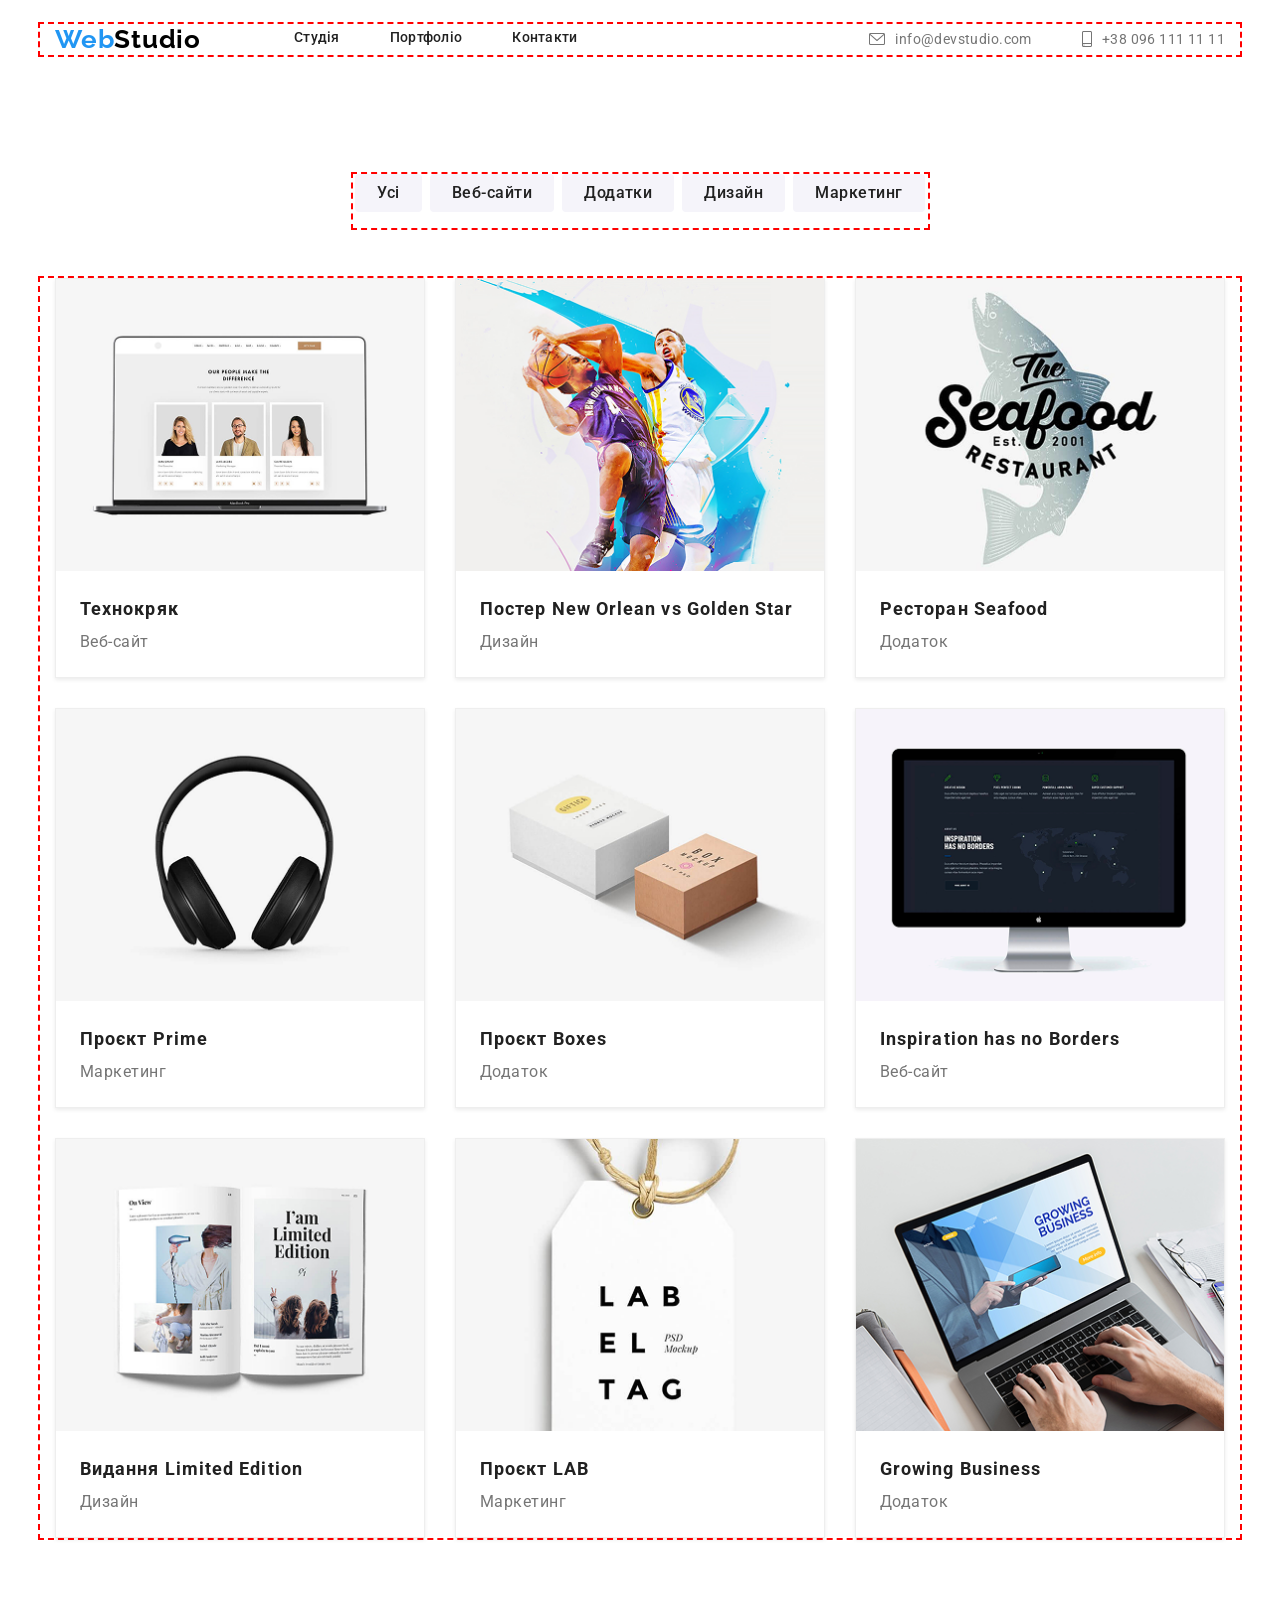
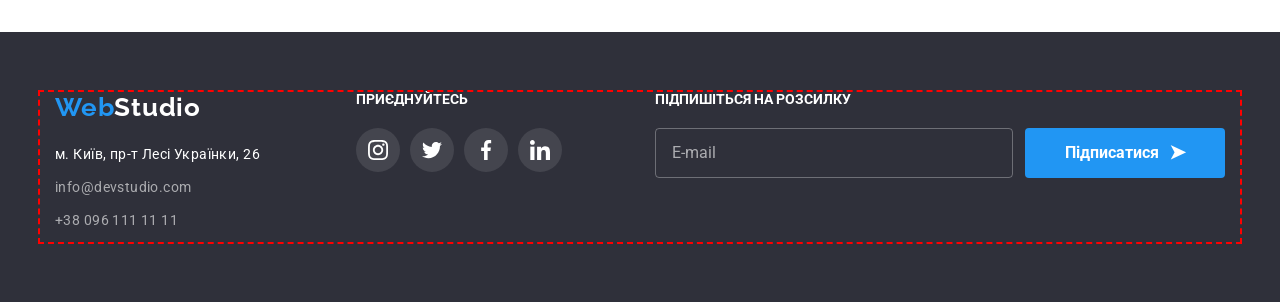
==== commit a91b3197: "svgggggg" ====
--- a/portfolio.html
+++ b/portfolio.html
@@ -33,6 +33,7 @@
     }
 </style>
 
+
 </head>
 
 <body>
@@ -74,16 +75,22 @@
         <ul class="header-contacts">
 
             <li class="header-contacts-item">
-                <a class="header-contacts-email" href="mailto:info@devstudio.com">
-                    info@devstudio.com
-                </a>
-            </li>
+    <a class="header-contacts-link" href="mailto:info@devstudio.com">
+        <svg class="header-icons" width="16" height="12">
+            <use href="./images/symbol-defs.svg#email"></use>
+        </svg>
+        <span class="header-contacts-email">info@devstudio.com</span>
+    </a>
+</li>
 
             <li class="header-contacts-item">
-                <a class="header-contacts-tel" href="tel:+380961111111">
-                    +38 096 111 11 11
-                </a>
-            </li>
+    <a class="header-contacts-link" href="tel:+380961111111">
+        <svg class="header-icons" width="10" height="16">
+            <use href="./images/symbol-defs.svg#smartphone"></use>
+        </svg>
+        <span class="header-contacts-tel">+38 096 111 11 11</span>
+    </a>
+</li>
 
         </ul>
 
@@ -381,41 +388,86 @@
 </main>
 
 <footer class="footer">
-
     <div class="container">
-
         <div class="footer-box">
 
-            <a class="footer-logo" href="./index.html">
-                <span class="footer-logo-blue">Web</span>Studio
-            </a>
-
-            <ul class="contacts">
-
-                <li class="contacts-item">
-                    <p class="contacts-address">
-                        м. Київ, пр-т Лесі Українки, 26
-                    </p>
-                </li>
-
-                <li class="contacts-item">
-                    <a class="contacts-email" href="mailto:info@devstudio.com">
-                        info@devstudio.com
-                    </a>
-                </li>
-
-                <li class="contacts-item">
-                    <a class="contacts-tel" href="tel:+380961111111">
-                        +38 096 111 11 11
-                    </a>
-                </li>
-
-            </ul>
+            <div class="footer-info">
+                <a class="footer-logo" href="./index.html">
+                    <span class="footer-logo-blue">Web</span>Studio
+                </a>
+
+                <ul class="contacts">
+                    <li class="contacts-item">
+                        <p class="contacts-address">
+                            м. Київ, пр-т Лесі Українки, 26
+                        </p>
+                    </li>
+                    <li class="contacts-item">
+                        <a class="contacts-email" href="mailto:info@devstudio.com">
+                            info@devstudio.com
+                        </a>
+                    </li>
+                    <li class="contacts-item">
+                        <a class="contacts-tel" href="tel:+380961111111">
+                            +38 096 111 11 11
+                        </a>
+                    </li>
+                </ul>
+            </div>
+
+            <div class="footer-social">
+                <h3 class="footer-social-title">ПРИЄДНУЙТЕСЬ</h3>
+
+                <ul class="footer-social-list">
+                    <li class="footer-social-item">
+                        <a class="footer-social-link" href="#">
+                            <svg class="footer-social-icon">
+                                <use href="./images/symbol-defs.svg#instagram"></use>
+                            </svg>
+                        </a>
+                    </li>
+                    <li class="footer-social-item">
+                        <a class="footer-social-link" href="#">
+                            <svg class="footer-social-icon">
+                                <use href="./images/symbol-defs.svg#twitter"></use>
+                            </svg>
+                        </a>
+                    </li>
+                    <li class="footer-social-item">
+                        <a class="footer-social-link" href="#">
+                            <svg class="footer-social-icon">
+                                <use href="./images/symbol-defs.svg#facebook-1"></use>
+                            </svg>
+                        </a>
+                    </li>
+                    <li class="footer-social-item">
+                        <a class="footer-social-link" href="#">
+                            <svg class="footer-social-icon">
+                                <use href="./images/symbol-defs.svg#linkedin"></use>
+                            </svg>
+                        </a>
+                    </li>
+                </ul>
+            </div>
+
+            <div class="footer-subscribe">
+                <h3 class="footer-social-title">ПІДПИШІТЬСЯ НА РОЗСИЛКУ</h3>
+
+                <form class="subscribe-form">
+                    <input
+                        class="subscribe-input"
+                        type="email"
+                        placeholder="E-mail"
+                    >
+                    <button class="subscribe-button" type="submit">
+                        Підписатися
+                        <span class="subscribe-icon">➤</span>
+                    </button>
+                </form>
+            </div>
 
         </div>
-
     </div>
-
 </footer>
 
 <script src="./mobile-menu.js"></script>
--- a/style.css
+++ b/style.css
@@ -353,15 +353,183 @@
 margin-bottom: 30px;
 }
 
-.footer{
+.footer {
     background-color: #2F303A;
-    margin: 0%;
     padding-top: 60px;
     padding-bottom: 60px;
 }
 
-.footer-box{
-    text-align: center;
+.footer-box {
+    display: flex;
+    align-items: flex-start;
+    justify-content: space-between;
+    text-align: left;
+}
+
+.footer-info {
+    width: 270px;
+}
+
+.footer-logo {
+    color: var(--text-white);
+    font-family: Raleway;
+    font-size: 26px;
+    font-weight: 700;
+    line-height: 1.19;
+    letter-spacing: 0.78px;
+    text-decoration: none;
+}
+
+.footer-logo-blue {
+    color: var(--accent-color);
+}
+
+.contacts {
+    list-style: none;
+    padding: 0;
+    margin: 20px 0 0;
+}
+
+.contacts-item {
+    margin-bottom: 9px;
+}
+
+.contacts-address {
+    color: var(--text-white);
+    font-size: 14px;
+    line-height: 1.71;
+    margin: 0 0 9px;
+}
+
+.contacts-email,
+.contacts-tel {
+    color: rgba(255, 255, 255, 0.6);
+    font-size: 14px;
+    line-height: 1.71;
+    text-decoration: none;
+}
+
+.contacts-email:hover,
+.contacts-tel:hover {
+    color: var(--accent-color);
+}
+
+/* СОЦМЕРЕЖІ */
+
+.footer-social {
+    margin-left: 70px;
+}
+
+.footer-social-title {
+    color: var(--text-white);
+    font-size: 14px;
+    font-weight: 700;
+    line-height: 1.14;
+    margin-bottom: 20px;
+}
+
+.footer-social-list {
+    display: flex;
+    gap: 10px;
+    list-style: none;
+    padding: 0;
+    margin: 0;
+}
+
+.footer-social-link {
+    width: 44px;
+    height: 44px;
+    border-radius: 50%;
+    background-color: rgba(255, 255, 255, 0.1);
+
+    display: flex;
+    align-items: center;
+    justify-content: center;
+
+    color: var(--text-white);
+
+    transition:
+        background-color 250ms ease,
+        color 250ms ease;
+}
+
+.footer-social-link:hover,
+.footer-social-link:focus {
+    background-color: var(--accent-color);
+    color: var(--text-white);
+}
+
+.footer-social-icon {
+    width: 20px;
+    height: 20px;
+    fill: currentColor;
+}
+
+/* ПІДПИСКА */
+
+.footer-subscribe {
+    margin-left: 93px;
+}
+
+.subscribe-form {
+    display: flex;
+    align-items: center;
+    gap: 12px;
+}
+
+.subscribe-input {
+    width: 358px;
+    height: 50px;
+
+    padding: 0 16px;
+
+    border: 1px solid rgba(255, 255, 255, 0.3);
+    border-radius: 4px;
+
+    background-color: transparent;
+    color: var(--text-white);
+
+    outline: none;
+}
+
+.subscribe-input::placeholder {
+    color: rgba(255, 255, 255, 0.6);
+}
+
+.subscribe-input:focus {
+    border-color: var(--accent-color);
+}
+
+.subscribe-button {
+    width: 200px;
+    height: 50px;
+
+    border: none;
+    border-radius: 4px;
+
+    background-color: var(--accent-color);
+    color: var(--text-white);
+
+    font-size: 16px;
+    font-weight: 700;
+    line-height: 1.87;
+
+    display: flex;
+    align-items: center;
+    justify-content: center;
+    gap: 10px;
+
+    cursor: pointer;
+
+    transition: background-color 250ms ease;
+}
+
+.subscribe-button:hover {
+    background-color: #188ce8;
+}
+
+.subscribe-icon {
+    font-size: 20px;
 }
 
 .contacts{
@@ -711,11 +879,17 @@
     gap: 30px;
     }
 
-    .portfolio-item{
-    background-color: var(--text-white);    
+    .portfolio-item {
+    background-color: var(--text-white);
     border: 1px solid var(--portfolio-border);
     width: 100%;
-    }
+
+    box-shadow: 0 2px 4px rgba(0, 0, 0, 0.08);
+}
+
+.portfolio-item:hover {
+    box-shadow: ...
+}
 }
 
 
@@ -1262,4 +1436,131 @@
     text-align: center;
     white-space: nowrap;
 }
+}
+
+.team {
+    background-color: #F5F4FA;
+    padding-top: 60px;
+    padding-bottom: 60px;
+}
+
+.team-title {
+    margin-bottom: 50px;
+    text-align: center;
+    font-size: 36px;
+}
+
+.team-list {
+    display: grid;
+    grid-template-columns: repeat(4, 270px);
+    gap: 30px;
+}
+
+.team-items {
+    display: flex;
+    justify-content: center;
+    align-items: center;
+    gap: 10px;
+    padding: 0 0 30px;
+    list-style: none;
+}
+
+.team-link {
+    display: flex;
+    align-items: center;
+    justify-content: center;
+    width: 44px;
+    height: 44px;
+    border-radius: 50%;
+    color: #AFB1B8;
+    transition: color 250ms ease, background-color 250ms ease;
+}
+
+.team-icon {
+    width: 20px;
+    height: 20px;
+    fill: currentColor;
+}
+
+.team-link:hover,
+.team-link:focus {
+    color: #fff;
+    background-color: var(--accent-color);
+}
+
+.header-contacts-link {
+    display: flex;
+    align-items: center;
+    gap: 10px;
+    text-decoration: none;
+}
+
+.header-contacts-link {
+    color: var(--text-color);
+    transition: color 250ms ease;
+}
+
+.header-contacts-link:hover,
+.header-contacts-link:focus {
+    color: var(--accent-color);
+}
+
+.header-icons {
+    fill: currentColor;
+    transition: fill 250ms ease;
+}
+
+.clients {
+    padding-top: 94px;
+    padding-bottom: 94px;
+    background-color: #fff;
+}
+
+.clients .section-title {
+    text-align: center;
+    margin-bottom: 50px;
+}
+
+.clients-list {
+    display: flex;
+    justify-content: center;
+    gap: 30px;
+
+    padding: 0;
+    margin: 0;
+    list-style: none;
+}
+
+.clients-item {
+    width: 170px;
+    height: 92px;
+}
+
+.clients-link {
+    width: 100%;
+    height: 100%;
+
+    display: flex;
+    align-items: center;
+    justify-content: center;
+
+    border: 1px solid #AFB1B8;
+    border-radius: 4px;
+
+    color: #AFB1B8;
+
+    transition: border-color 250ms ease,
+                color 250ms ease;
+}
+
+.clients-icon {
+    width: 106px;
+    height: 60px;
+    fill: currentColor;
+}
+
+.clients-link:hover,
+.clients-link:focus {
+    border-color: #2196F3;
+    color: #2196F3;
 }
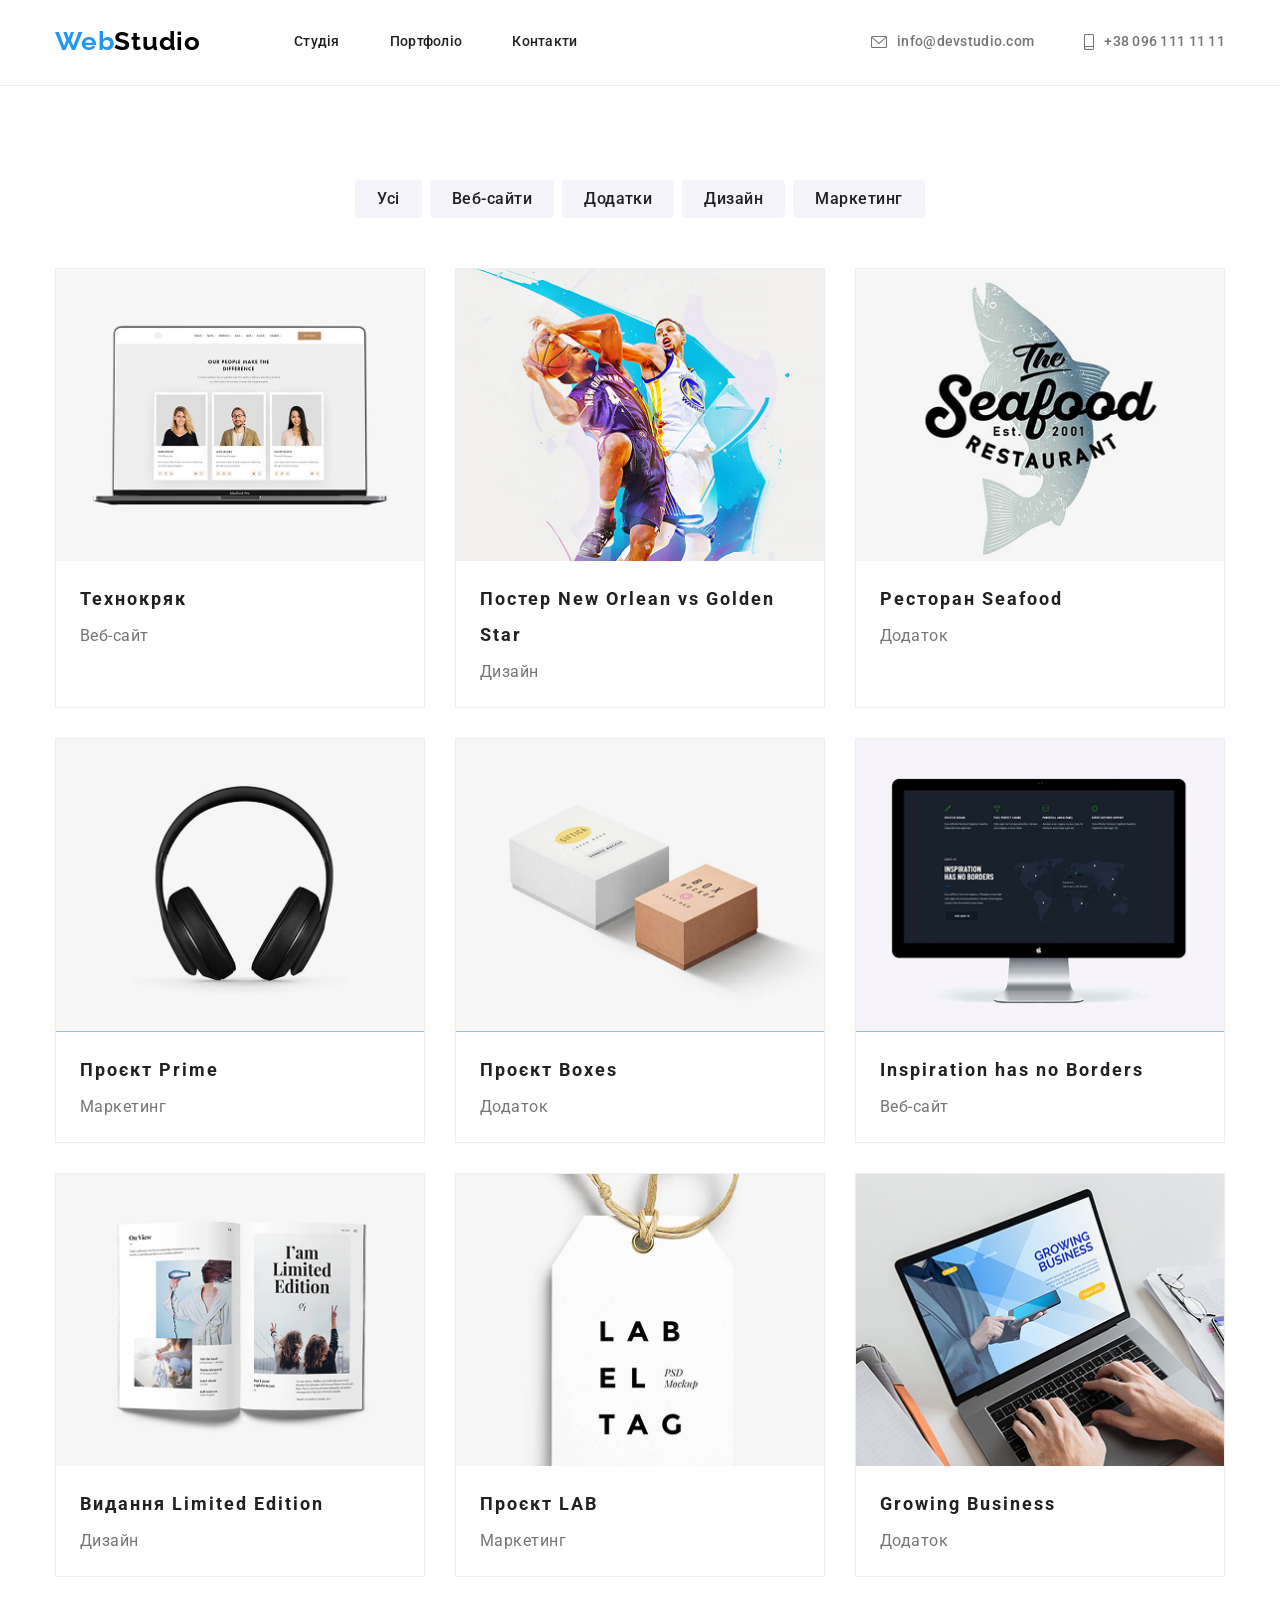
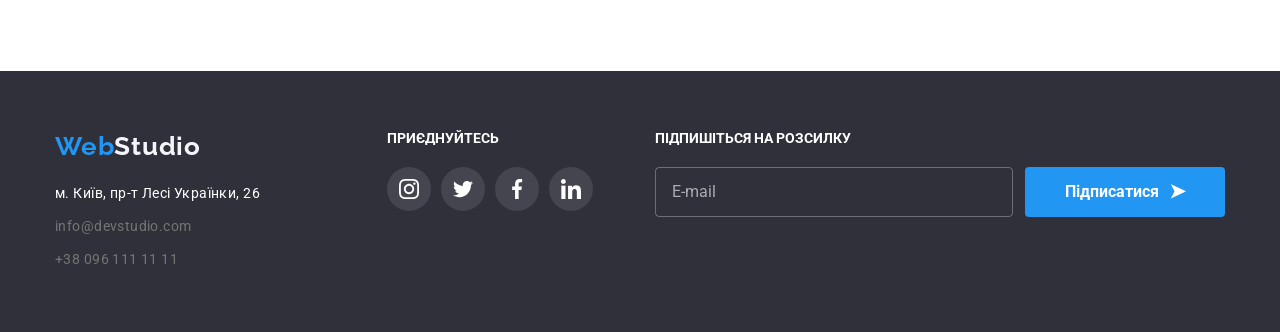
==== commit 46d25a6f: "Fix" ====
--- a/portfolio.html
+++ b/portfolio.html
@@ -1,476 +1,304 @@
-<!DOCTYPE html>
-<html lang="en">
+<!doctype html>
+<html lang="uk">
+
 <head>
-    <meta charset="UTF-8">
-    <meta name="viewport" content="width=device-width, initial-scale=1.0">
-
-    <title>Portfolio</title>
-
-    <link rel="preconnect" href="https://fonts.googleapis.com">
-    <link rel="preconnect" href="https://fonts.gstatic.com" crossorigin>
-
-    <link href="https://fonts.googleapis.com/css2?family=Raleway:ital,wght@0,100..900;1,100..900&family=Roboto:ital,wght@0,100..900;1,100..900&display=swap" rel="stylesheet">
-
-    <link rel="stylesheet" href="https://cdnjs.cloudflare.com/ajax/libs/modern-normalize/3.0.1/modern-normalize.min.css"
-        integrity="sha512-q6WgHqiHlKyOqslT/lgBgodhd03Wp4BEqKeW6nNtlOY4quzyG3VoQKFrieaCeSnuVseNKRGpGeDU3qPmabCANg=="
-        crossorigin="anonymous"
-        referrerpolicy="no-referrer">
-
-    <link rel="stylesheet" href="reset.css">
-    <link rel="stylesheet" href="style.css">
-
-<style>
-    .portfolio-item {
-        transition: box-shadow 250ms ease;
-    }
-
-    .portfolio-item:hover,
-    .portfolio-item:focus {
-        box-shadow:
-            0 1px 3px 0 rgba(0, 0, 0, 0.12),
-            0 1px 1px 0 rgba(0, 0, 0, 0.14),
-            0 2px 1px 0 rgba(0, 0, 0, 0.20);
-    }
-</style>
-
+  <meta charset="UTF-8" />
+  <meta name="viewport" content="width=device-width, initial-scale=1.0" />
+
+  <link rel="stylesheet" href="https://cdnjs.cloudflare.com/ajax/libs/modern-normalize/3.0.1/modern-normalize.min.css"
+    integrity="sha512-q6WgHqiHlKyOqslT/lgBgodhd03Wp4BEqKeW6nNtlOY4quzyG3VoQKFrieaCeSnuVseNKRGpGeDU3qPmabCANg=="
+    crossorigin="anonymous" referrerpolicy="no-referrer" />
+  <title>Портфоліо</title>
+  <link rel="preconnect" href="https://fonts.googleapis.com" />
+  <link rel="preconnect" href="https://fonts.gstatic.com" crossorigin />
+  <link
+    href="https://fonts.googleapis.com/css2?family=Raleway:ital,wght@0,100..900;1,100..900&family=Roboto:ital,wght@0,100..900;1,100..900&display=swap"
+    rel="stylesheet" />
+  <link rel="stylesheet" href="css/reset.css" />
+  <link rel="stylesheet" href="css/style.css">
+  <link rel="stylesheet" href="css/portfolio.css" />
 
 </head>
 
 <body>
-
-<header class="header">
-
-    <div class="container">
-
-        <a class="header-logo" href="./index.html">
-            <span class="header-logo-blue">Web</span>Studio
-        </a>
-
-        <nav class="header-navigation">
-
-            <ul class="header-list">
-
-                <li class="header-item">
-                    <a class="header-link" href="./index.html">
-                        Студія
-                    </a>
-                </li>
-
-                <li class="header-item">
-                    <a class="header-link" href="./portfolio.html">
-                        Портфоліо
-                    </a>
-                </li>
-
-                <li class="header-item">
-                    <a class="header-link" href="">
-                        Контакти
-                    </a>
-                </li>
-
+  
+  <header class="header">
+    <div class="container header-wrap">
+      <a href="./index.html" class="header-logo">Web<span class="logo-accent">Studio</span></a>
+      <button class="mobile-menu-button" type="button" aria-label="Відкрити меню" aria-expanded="false">
+        <span></span>
+        <span></span>
+        <span></span>
+      </button>
+  
+      <div class="mobile-menu">
+        <nav class="mobile-menu-nav" aria-label="Мобільна навігація">
+          <ul>
+            <li><a href="./index.html">Студія</a></li>
+            <li><a href="./portfolio.html">Портфоліо</a></li>
+            <li><a href="#">Контакти</a></li>
+          </ul>
+        </nav>
+  
+        <address class="mobile-menu-contacts">
+          <a class="mobile-menu-phone" href="tel:+380961111111">+38 096 111 11 11</a>
+          <a class="mobile-menu-mail" href="mailto:info@devstudio.com">info@devstudio.com</a>
+        </address>
+  
+        <ul class="mobile-menu-socials">
+          <li><a href="#" aria-label="Instagram">Instagram</a></li>
+          <li><a href="#" aria-label="Twitter">Twitter</a></li>
+          <li><a href="#" aria-label="Facebook">Facebook</a></li>
+          <li><a href="#" aria-label="LinkedIn">LinkedIn</a></li>
+        </ul>
+      </div>
+  
+      <div class="mobile-overlay"></div>
+  
+      <nav class="header-nav">
+        <ul class="header-list">
+          <li class="header-item">
+            <a class="header-link" href="./index.html">Студія</a>
+          </li>
+          <li class="header-item">
+            <a class="header-link" href="portfolio.html">Портфоліо</a>
+          </li>
+          <li class="header-item">
+            <a class="header-link" href="#">Контакти</a>
+          </li>
+        </ul>
+      </nav>
+      <address class="header-contacts">
+        <ul class="header-contacts-list">
+          <li class="header-mail">
+            <a class="header-item header-contacts-link" href="mailto:info@devstudio.com">
+              <svg class="header-icons" width="16" height="12" aria-hidden="true">
+                <use href="img/symbol-defs.svg#email"></use>
+              </svg>
+              info@devstudio.com
+            </a>
+          </li>
+          <li class="header-phone">
+            <a class="header-item header-contacts-link" href="tel:+380961111111">
+              <svg class="header-icons" width="10" height="16" aria-hidden="true">
+                <use href="img/symbol-defs.svg#smartphone"></use>
+              </svg>
+              +38 096 111 11 11
+            </a>
+          </li>
+        </ul>
+      </address>
+    </div>
+  </header>
+
+  <main>
+    <section class="tabs">
+      <div class="container">
+        <nav class="tabs-tab">
+          <button type="button" class="tabs-active">Усі</button>
+          <button type="button" class="tabs-item">Веб-сайти</button>
+          <button type="button" class="tabs-item">Додатки</button>
+          <button type="button" class="tabs-item">Дизайн</button>
+          <button type="button" class="tabs-item">Маркетинг</button>
+        </nav>
+      </div>
+    </section>
+    <section class="catalog">
+      <div class="container">
+        <ul class="catalog-list">
+          <li class="catalog-item">
+            <a href="#" class="catalog-link">
+              <div class="wrapper">
+                <img width="370" class="catalog-img" src="img/Технокряк.png" alt="Технокряк" />
+                <p class="over">Ресурс пропонує комплексні пропозиції з різним рівнем функціоналу та сервісів. Все це
+                  дозволить відвідувачу отримати вичерпні відомості про компанію чи приватну особу.</p>
+              </div>
+              <div class="catalog-content">
+                <h3 class="catalog-title">Технокряк</h3>
+                <p class="catalog-text">Веб-сайт</p>
+              </div>
+            </a>
+          </li>
+          <li class="catalog-item">
+            <a href="#" class="catalog-link">
+              <div class="wrapper">
+                <img width="370" class="catalog-img" src="img/ПостерNewOrleanvsGoldenStar.png" alt="Технокряк" />
+                <p class="over">Ресурс пропонує комплексні пропозиції з різним рівнем функціоналу та сервісів. Все це
+                  дозволить відвідувачу отримати вичерпні відомості про компанію чи приватну особу.</p>
+              </div>
+              <div class="catalog-content">
+                <h3 class="catalog-title">
+                  Постер New Orlean vs Golden Star
+                </h3>
+                <p class="catalog-text">Дизайн</p>
+              </div>
+            </a>
+          </li>
+          <li class="catalog-item">
+            <a href="#" class="catalog-link">
+              <div class="wrapper">
+                <img width="370" class="catalog-img" src="img/Ресторан.png" alt="Технокряк" />
+                <p class="over">Ресурс пропонує комплексні пропозиції з різним рівнем функціоналу та сервісів. Все це
+                  дозволить відвідувачу отримати вичерпні відомості про компанію чи приватну особу.</p>
+              </div>
+              <div class="catalog-content">
+                <h3 class="catalog-title">Ресторан Seafood</h3>
+                <p class="catalog-text">Додаток</p>
+              </div>
+            </a>
+          </li>
+
+          <li class="catalog-item">
+            <a href="#" class="catalog-link">
+              <div class="wrapper">
+                <img width="370" class="catalog-img" src="img/ПроєктPrime.png" alt="Технокряк" />
+                <p class="over">Ресурс пропонує комплексні пропозиції з різним рівнем функціоналу та сервісів. Все це
+                  дозволить відвідувачу отримати вичерпні відомості про компанію чи приватну особу.</p>
+              </div>
+              <div class="catalog-content">
+                <h3 class="catalog-title">Проєкт Prime</h3>
+                <p class="catalog-text">Маркетинг</p>
+              </div>
+            </a>
+          </li>
+          <li class="catalog-item">
+            <a href="#" class="catalog-link">
+              <div class="wrapper">
+                <img width="370" class="catalog-img" src="img/Boxes.png" alt="Технокряк" />
+                <p class="over">Ресурс пропонує комплексні пропозиції з різним рівнем функціоналу та сервісів. Все це
+                  дозволить відвідувачу отримати вичерпні відомості про компанію чи приватну особу.</p>
+              </div>
+              <div class="catalog-content">
+                <h3 class="catalog-title">Проєкт Boxes</h3>
+                <p class="catalog-text">Додаток</p>
+              </div>
+            </a>
+          </li>
+          <li class="catalog-item">
+            <a href="#" class="catalog-link">
+              <div class="wrapper">
+                <img width="370" class="catalog-img" src="img/InspirationHasNoBorders.png" alt="Технокряк" />
+                <p class="over">Ресурс пропонує комплексні пропозиції з різним рівнем функціоналу та сервісів. Все це
+                  дозволить відвідувачу отримати вичерпні відомості про компанію чи приватну особу.</p>
+              </div>
+              <div class="catalog-content">
+                <h3 class="catalog-title">Inspiration has no Borders</h3>
+                <p class="catalog-text">Веб-сайт</p>
+              </div>
+            </a>
+          </li>
+
+          <li class="catalog-item">
+            <a href="#" class="catalog-link">
+              <div class="wrapper">
+                <img width="370" class="catalog-img" src="img/LimitedEdition.png" alt="Технокряк" />
+                <p class="over">Ресурс пропонує комплексні пропозиції з різним рівнем функціоналу та сервісів. Все це
+                  дозволить відвідувачу отримати вичерпні відомості про компанію чи приватну особу.</p>
+              </div>
+              <div class="catalog-content">
+                <h3 class="catalog-title">Видання Limited Edition</h3>
+                <p class="catalog-text">Дизайн</p>
+              </div>
+            </a>
+          </li>
+          <li class="catalog-item">
+            <a href="#" class="catalog-link">
+              <div class="wrapper">
+                <img width="370" class="catalog-img" src="img/Lab.png" alt="Технокряк" />
+                <p class="over">Ресурс пропонує комплексні пропозиції з різним рівнем функціоналу та сервісів. Все це
+                  дозволить відвідувачу отримати вичерпні відомості про компанію чи приватну особу.</p>
+              </div>
+              <div class="catalog-content">
+                <h3 class="catalog-title">Проєкт LAB</h3>
+                <p class="catalog-text">Маркетинг</p>
+              </div>
+            </a>
+          </li>
+          <li class="catalog-item">
+            <a href="#" class="catalog-link">
+              <div class="wrapper">
+                <img width="370" class="catalog-img" src="img/GrowingBussines.png" alt="Технокряк" />
+                <p class="over">Ресурс пропонує комплексні пропозиції з різним рівнем функціоналу та сервісів. Все це
+                  дозволить відвідувачу отримати вичерпні відомості про компанію чи приватну особу.</p>
+              </div>
+              <div class="catalog-content">
+                <h3 class="catalog-title">Growing Business</h3>
+                <p class="catalog-text">Додаток</p>
+              </div>
+            </a>
+          </li>
+        </ul>
+      </div>
+    </section>
+  </main>
+    <footer class="footer">
+      <div class="footer-box container">
+        <div class="footer-info">
+          <a href="./index.html" class="footer-logo">Web<span class="footerlogo-accent">Studio</span></a>
+          <address class="footer-address">
+            <ul class="footer-list">
+              <li class="footer-item">
+                <a class="footer-map" target="_blank"
+                  href="https://www.google.com/maps/place/%D0%B1%D1%83%D0%BB.+%D0%9B%D0%B5%D1%81%D0%B8+%D0%A3%D0%BA%D1%80%D0%B0%D0%B8%D0%BD%D0%BA%D0%B8,+26,+%D0%9A%D0%B8%D0%B5%D0%B2,+%D0%A3%D0%BA%D1%80%D0%B0%D0%B8%D0%BD%D0%B0,+02000/@50.4265841,30.5358109,17z/data=!3m1!4b1!4m6!3m5!1s0x40d4cf0e033ecbe9:0x57a4dffefec77da0!8m2!3d50.4265807!4d30.5383858!16s%2Fg%2F1tctq5jv?authuser=0&entry=ttu&g_ep=EgoyMDI2MDQwOC4wIKXMDSoASAFQAw%3D%3D">м.
+                  Київ, пр-т Лесі Українки, 26</a>
+              </li>
+              <li class="footer-item">
+                <a class="footer-mail" href="mailto:info@devstudio.com">info@devstudio.com</a>
+              </li>
+              <li class="footer-item">
+                <a class="footer-phone" href="tel:+380961111111">+38 096 111 11 11</a>
+              </li>
             </ul>
-
-        </nav>
-
-        <ul class="header-contacts">
-
-            <li class="header-contacts-item">
-    <a class="header-contacts-link" href="mailto:info@devstudio.com">
-        <svg class="header-icons" width="16" height="12">
-            <use href="./images/symbol-defs.svg#email"></use>
-        </svg>
-        <span class="header-contacts-email">info@devstudio.com</span>
-    </a>
-</li>
-
-            <li class="header-contacts-item">
-    <a class="header-contacts-link" href="tel:+380961111111">
-        <svg class="header-icons" width="10" height="16">
-            <use href="./images/symbol-defs.svg#smartphone"></use>
-        </svg>
-        <span class="header-contacts-tel">+38 096 111 11 11</span>
-    </a>
-</li>
-
-        </ul>
-
-        <!-- ДОДАНО ПОСИЛАННЯ -->
-        <ul class="mobile-socials">
-
-            <li>
-                <a href="https://www.instagram.com/" target="_blank" rel="noopener noreferrer">
-                    Instagram
-                </a>
+          </address>
+        </div>
+    
+        <div class="footer-social">
+          <h3 class="footer-social-title">ПРИЄДНУЙТЕСЬ</h3>
+          <ul class="footer-social-list">
+            <li class="footer-social-item">
+              <a class="footer-social-link" href="#" aria-label="Instagram">
+                <svg class="footer-social-icon">
+                  <use href="img/symbol-defs.svg#instagram"></use>
+                </svg>
+              </a>
             </li>
-
-            <li>
-                <a href="https://twitter.com/" target="_blank" rel="noopener noreferrer">
-                    Twitter
-                </a>
+            <li class="footer-social-item">
+              <a class="footer-social-link" href="#" aria-label="Twitter">
+                <svg class="footer-social-icon">
+                  <use href="img/symbol-defs.svg#twitter"></use>
+                </svg>
+              </a>
             </li>
-
-            <li>
-                <a href="https://www.facebook.com/" target="_blank" rel="noopener noreferrer">
-                    Facebook
-                </a>
+            <li class="footer-social-item">
+              <a class="footer-social-link" href="#" aria-label="Facebook">
+                <svg class="footer-social-icon">
+                  <use href="img/symbol-defs.svg#facebook-1"></use>
+                </svg>
+              </a>
             </li>
-
-            <li>
-                <a href="https://www.linkedin.com/" target="_blank" rel="noopener noreferrer">
-                    LinkedIn
-                </a>
+            <li class="footer-social-item">
+              <a class="footer-social-link" href="#" aria-label="LinkedIn">
+                <svg class="footer-social-icon">
+                  <use href="img/symbol-defs.svg#linkedin"></use>
+                </svg>
+              </a>
             </li>
-
-        </ul>
-
-        <button type="button" class="header-menu">
-            <img class="header-mobile" src="./images/menu.png" alt="Відкрити меню">
-        </button>
-
-    </div>
-
-</header>
-
-<main>
-
-<section class="fillters">
-
-    <div class="container">
-
-        <ul class="fillters-list">
-
-            <li class="fillters-item">
-                <button class="fillters-button" type="button">
-                    Усі
-                </button>
-            </li>
-
-            <li class="fillters-item">
-                <button class="fillters-button" type="button">
-                    Веб-сайти
-                </button>
-            </li>
-
-            <li class="fillters-item">
-                <button class="fillters-button" type="button">
-                    Додатки
-                </button>
-            </li>
-
-            <li class="fillters-item">
-                <button class="fillters-button" type="button">
-                    Дизайн
-                </button>
-            </li>
-
-            <li class="fillters-item">
-                <button class="fillters-button" type="button">
-                    Маркетинг
-                </button>
-            </li>
-
-        </ul>
-
-    </div>
-
-</section>
-
-<section class="portfolio">
-
-    <div class="container">
-
-        <ul class="portfolio-list">
-
-            <li class="portfolio-item">
-
-                <div class="wrapper">
-                    <img class="portfolio-img" src="./images/Технокряк.png" alt="">
-
-                    <p class="over">
-                        Ресурс пропонує комплексні пропозиції з різним рівнем функціоналу та сервісів. Все це дозволить відвідувачу отримати вичерпні відомості про компанію чи приватну особу.
-                    </p>
-                </div>
-
-                <div class="wrap">
-                    <h3 class="portfolio-title">
-                        Технокряк
-                    </h3>
-
-                    <p class="portfolio-text">
-                        Веб-сайт
-                    </p>
-                </div>
-
-            </li>
-
-            <li class="portfolio-item">
-
-                <div class="wrapper">
-                    <img class="portfolio-img" src="./images/ПостерNewOrleanvsGoldenStar.png" alt="">
-
-                    <p class="over">
-                        Ресурс пропонує комплексні пропозиції з різним рівнем функціоналу та сервісів. Все це дозволить відвідувачу отримати вичерпні відомості про компанію чи приватну особу.
-                    </p>
-                </div>
-
-                <div class="wrap">
-                    <h3 class="portfolio-title">
-                        Постер New Orlean vs Golden Star
-                    </h3>
-
-                    <p class="portfolio-text">
-                        Дизайн
-                    </p>
-                </div>
-
-            </li>
-
-            <li class="portfolio-item">
-
-                <div class="wrapper">
-                    <img class="portfolio-img" src="./images/Ресторан.png" alt="">
-
-                    <p class="over">
-                        Ресурс пропонує комплексні пропозиції з різним рівнем функціоналу та сервісів. Все це дозволить відвідувачу отримати вичерпні відомості про компанію чи приватну особу.
-                    </p>
-                </div>
-
-                <div class="wrap">
-                    <h3 class="portfolio-title">
-                        Ресторан Seafood
-                    </h3>
-
-                    <p class="portfolio-text">
-                        Додаток
-                    </p>
-                </div>
-
-            </li>
-
-            <li class="portfolio-item">
-
-                <div class="wrapper">
-                    <img class="portfolio-img" src="./images/ПроєктPrime.png" alt="">
-
-                    <p class="over">
-                        Ресурс пропонує комплексні пропозиції з різним рівнем функціоналу та сервісів. Все це дозволить відвідувачу отримати вичерпні відомості про компанію чи приватну особу.
-                    </p>
-                </div>
-
-                <div class="wrap">
-                    <h3 class="portfolio-title">
-                        Проєкт Prime
-                    </h3>
-
-                    <p class="portfolio-text">
-                        Маркетинг
-                    </p>
-                </div>
-
-            </li>
-
-            <li class="portfolio-item">
-
-                <div class="wrapper">
-                    <img class="portfolio-img" src="./images/Boxes.png" alt="">
-
-                    <p class="over">
-                        Ресурс пропонує комплексні пропозиції з різним рівнем функціоналу та сервісів. Все це дозволить відвідувачу отримати вичерпні відомості про компанію чи приватну особу.
-                    </p>
-                </div>
-
-                <div class="wrap">
-                    <h3 class="portfolio-title">
-                        Проєкт Boxes
-                    </h3>
-
-                    <p class="portfolio-text">
-                        Додаток
-                    </p>
-                </div>
-
-            </li>
-
-            <li class="portfolio-item">
-
-                <div class="wrapper">
-                    <img class="portfolio-img" src="./images/InspirationHasNoBorders.png" alt="">
-
-                    <p class="over">
-                        Ресурс пропонує комплексні пропозиції з різним рівнем функціоналу та сервісів. Все це дозволить відвідувачу отримати вичерпні відомості про компанію чи приватну особу.
-                    </p>
-                </div>
-
-                <div class="wrap">
-                    <h3 class="portfolio-title">
-                        Inspiration has no Borders
-                    </h3>
-
-                    <p class="portfolio-text">
-                        Веб-сайт
-                    </p>
-                </div>
-
-            </li>
-
-            <li class="portfolio-item">
-
-                <div class="wrapper">
-                    <img class="portfolio-img" src="./images/LimitedEdition.png" alt="">
-
-                    <p class="over">
-                        Ресурс пропонує комплексні пропозиції з різним рівнем функціоналу та сервісів. Все це дозволить відвідувачу отримати вичерпні відомості про компанію чи приватну особу.
-                    </p>
-                </div>
-
-                <div class="wrap">
-                    <h3 class="portfolio-title">
-                        Видання Limited Edition
-                    </h3>
-
-                    <p class="portfolio-text">
-                        Дизайн
-                    </p>
-                </div>
-
-            </li>
-
-            <li class="portfolio-item">
-
-                <div class="wrapper">
-                    <img class="portfolio-img" src="./images/Lab.png" alt="">
-
-                    <p class="over">
-                        Ресурс пропонує комплексні пропозиції з різним рівнем функціоналу та сервісів. Все це дозволить відвідувачу отримати вичерпні відомості про компанію чи приватну особу.
-                    </p>
-                </div>
-
-                <div class="wrap">
-                    <h3 class="portfolio-title">
-                        Проєкт LAB
-                    </h3>
-
-                    <p class="portfolio-text">
-                        Маркетинг
-                    </p>
-                </div>
-
-            </li>
-
-            <li class="portfolio-item">
-
-                <div class="wrapper">
-                    <img class="portfolio-img" src="./images/GrowingBussines.png" alt="">
-
-                    <p class="over">
-                        Ресурс пропонує комплексні пропозиції з різним рівнем функціоналу та сервісів. Все це дозволить відвідувачу отримати вичерпні відомості про компанію чи приватну особу.
-                    </p>
-                </div>
-
-                <div class="wrap">
-                    <h3 class="portfolio-title">
-                        Growing Business
-                    </h3>
-
-                    <p class="portfolio-text">
-                        Додаток
-                    </p>
-                </div>
-
-            </li>
-
-        </ul>
-
-    </div>
-
-</section>
-
-</main>
-
-<footer class="footer">
-    <div class="container">
-        <div class="footer-box">
-
-            <div class="footer-info">
-                <a class="footer-logo" href="./index.html">
-                    <span class="footer-logo-blue">Web</span>Studio
-                </a>
-
-                <ul class="contacts">
-                    <li class="contacts-item">
-                        <p class="contacts-address">
-                            м. Київ, пр-т Лесі Українки, 26
-                        </p>
-                    </li>
-                    <li class="contacts-item">
-                        <a class="contacts-email" href="mailto:info@devstudio.com">
-                            info@devstudio.com
-                        </a>
-                    </li>
-                    <li class="contacts-item">
-                        <a class="contacts-tel" href="tel:+380961111111">
-                            +38 096 111 11 11
-                        </a>
-                    </li>
-                </ul>
-            </div>
-
-            <div class="footer-social">
-                <h3 class="footer-social-title">ПРИЄДНУЙТЕСЬ</h3>
-
-                <ul class="footer-social-list">
-                    <li class="footer-social-item">
-                        <a class="footer-social-link" href="#">
-                            <svg class="footer-social-icon">
-                                <use href="./images/symbol-defs.svg#instagram"></use>
-                            </svg>
-                        </a>
-                    </li>
-                    <li class="footer-social-item">
-                        <a class="footer-social-link" href="#">
-                            <svg class="footer-social-icon">
-                                <use href="./images/symbol-defs.svg#twitter"></use>
-                            </svg>
-                        </a>
-                    </li>
-                    <li class="footer-social-item">
-                        <a class="footer-social-link" href="#">
-                            <svg class="footer-social-icon">
-                                <use href="./images/symbol-defs.svg#facebook-1"></use>
-                            </svg>
-                        </a>
-                    </li>
-                    <li class="footer-social-item">
-                        <a class="footer-social-link" href="#">
-                            <svg class="footer-social-icon">
-                                <use href="./images/symbol-defs.svg#linkedin"></use>
-                            </svg>
-                        </a>
-                    </li>
-                </ul>
-            </div>
-
-            <div class="footer-subscribe">
-                <h3 class="footer-social-title">ПІДПИШІТЬСЯ НА РОЗСИЛКУ</h3>
-
-                <form class="subscribe-form">
-                    <input
-                        class="subscribe-input"
-                        type="email"
-                        placeholder="E-mail"
-                    >
-                    <button class="subscribe-button" type="submit">
-                        Підписатися
-                        <span class="subscribe-icon">➤</span>
-                    </button>
-                </form>
-            </div>
-
+          </ul>
         </div>
-    </div>
-</footer>
-
-<script src="./mobile-menu.js"></script>
-
+    
+        <div class="footer-subscribe">
+          <h3 class="footer-social-title">ПІДПИШІТЬСЯ НА РОЗСИЛКУ</h3>
+          <form class="subscribe-form">
+            <input class="subscribe-input" type="email" name="email" placeholder="E-mail" />
+            <button class="subscribe-button" type="submit">
+              Підписатися
+              <span class="subscribe-icon">➤</span>
+            </button>
+          </form>
+        </div>
+      </div>
+    </footer>
+  <script src="mobile-menu.js"></script>
 </body>
+
 </html>
--- a/css/style.css
+++ b/css/style.css
@@ -0,0 +1,1590 @@
+:root {
+  --primary-color: #ffffff;
+  --secondary-color: #2196f3;
+  --title-color: #212121;
+  --text-color: #757575;
+  --logo-color: #000000;
+  --BG1-color: #2f303a;
+  --BG2-color: #f5f4fa;
+  --border-color: #ececec;
+}
+
+html {
+  scroll-behavior: smooth;
+}
+
+.container {
+  width: 100%;
+  max-width: 1200px;
+  margin: 0 auto;
+  padding: 0 15px;
+}
+
+body {
+  font-family: "Roboto", sans-serif;
+}
+
+.header {
+  padding-top: 10px;
+  padding-bottom: 10px;
+  position: fixed;
+  width: 100%;
+  background: var(--primary-color);
+  border-bottom: 1px solid var(--border-color);
+}
+
+.header-wrap {
+  display: flex;
+  align-items: center;
+}
+
+.header-logo {
+  font-family: Raleway;
+  color: var(--secondary-color);
+  font-size: 26px;
+  font-weight: 700;
+  line-height: 1.38;
+  letter-spacing: 0.78px;
+  text-decoration: none;
+  margin-right: 93px;
+
+  animation-name: header-logo;
+  animation-duration: 3000ms;
+  animation-iteration-count: infinite;
+  animation-direction: alternate;
+  animation-timing-function: ease;
+}
+
+@keyframes header-logo {
+  0% {
+    transform: scale(0.7);
+  }
+  100% {
+    transform: scale(1.1);
+  }
+}
+
+.logo-accent {
+  color: var(--logo-color);
+}
+
+.header-nav {
+  display: none;
+}
+
+.header-list {
+  align-items: center;
+  display: flex;
+  gap: 50px;
+}
+
+.header-item {
+  position: relative;
+  font-size: 14px;
+  font-weight: 500;
+  line-height: 1.14;
+  letter-spacing: 0.28px;
+  text-decoration: none;
+  font-family: Roboto;
+  color: var(--text-color);
+  transition: color 250ms ease;
+}
+
+.header-list .header-item::after {
+  content: "";
+  display: block;
+  width: 0;
+  height: 4px;
+  background: var(--secondary-color);
+  position: absolute;
+  left: 50%;
+  bottom: -35.5px;
+  border-radius: 2px;
+  opacity: 0;
+  transform: translateX(-50%);
+  transition: width 180ms ease-out, opacity 180ms ease-out;
+}
+
+.header-list .header-item:hover::after,
+.header-list .header-item:focus-within::after {
+  width: 100%;
+  opacity: 1;
+}
+
+.header-link {
+  color: var(--title-color);
+  font-size: 14px;
+  font-weight: 500;
+  line-height: 1.14;
+  letter-spacing: 0.28px;
+  text-decoration: none;
+  font-family: Roboto;
+  transition: color 250ms ease;
+}
+
+.header-link:hover {
+  color: var(--secondary-color);
+}
+
+.header-contacts {
+  font-size: 14px;
+  font-weight: 500;
+  line-height: 1.14;
+  letter-spacing: 0.28px;
+  color: #212121;
+  font-family: Roboto;
+  text-decoration: none;
+  display: none;
+  gap: 24px;
+  margin-left: auto;
+  font-style: normal;
+}
+
+.header-contacts-list {
+  align-items: center;
+  display: flex;
+}
+
+.header-contacts-link {
+  display: flex;
+  align-items: center;
+  gap: 10px;
+  color: #212121;
+  text-decoration: none;
+  transition: color 250ms ease;
+}
+
+.header-contacts-link:hover,
+.header-contacts-link:focus {
+  color: var(--secondary-color);
+}
+
+.header-icons {
+  fill: currentColor;
+  transition: fill 250ms ease;
+}
+
+.header-item:hover {
+  color: var(--secondary-color);
+}
+
+/* hero */
+
+.hero {
+  background-color: var(--BG1-color);
+  background-image: linear-gradient(rgba(47, 48, 58, 0.4), rgba(47, 48, 58, 0.4)), url("../img/Шапка.png");
+  background-repeat: no-repeat;
+  background-position: center;
+  background-size: cover;
+  padding-top: 118px;
+  padding-bottom: 118px;
+  text-align: center;
+}
+
+.hero-title {
+  color: var(--primary-color);
+  display: flex;
+  justify-content: center;
+  align-items: center;
+  text-align: center;
+  font-size: 26px;
+  font-weight: 900;
+  line-height: 1.62;
+  letter-spacing: 1.56px;
+  text-transform: uppercase;
+  width: 100%;
+  margin-bottom: 30px;
+  margin-left: auto;
+  margin-right: auto;
+
+  animation-name: hero-title;
+  animation-duration: 1000ms;
+  animation-timing-function: ease-out;
+}
+
+@keyframes hero-title {
+  0% {
+    opacity: 0;
+    transform: translateX(-150px);
+  }
+  100% {
+    opacity: 1;
+    transform: translateX(0);
+  }
+}
+
+.hero-button {
+  min-width: 200px;
+  height: 50px;
+  padding: 10px 32px;
+  border-radius: 4px;
+  background: var(--secondary-color);
+  box-shadow: none;
+  color: var(--primary-color);
+  text-align: center;
+  font-size: 16px;
+  font-weight: 700;
+  line-height: 1.87;
+  letter-spacing: 0.96px;
+  border: none;
+  cursor: pointer;
+  transition: box-shadow 250ms ease;
+
+  animation-name: hero-button;
+  animation-duration: 1000ms;
+  animation-timing-function: ease-out;
+}
+
+.hero-button:hover,
+.hero-button:focus-visible {
+  box-shadow: 0 3px 6px rgba(0, 0, 0, 0.16);
+}
+
+@keyframes hero-button {
+  0% {
+    opacity: 0;
+    transform: translateX(150px);
+  }
+  100% {
+    opacity: 1;
+    transform: translateX(0);
+  }
+}
+
+/* info */
+
+.info {
+  padding-top: 94px;
+  padding-bottom: 94px;
+}
+
+.info-all {
+  display: flex;
+  gap: 30px;
+}
+
+.info-title {
+  margin-bottom: 10px;
+  color: var(--title-color);
+  font-family: Roboto;
+  font-size: 14px;
+  font-weight: 700;
+  line-height: 1.14;
+  letter-spacing: 0.42px;
+  text-transform: uppercase;
+}
+
+.info-text {
+  color: var(--text-color);
+  font-size: 14px;
+  font-weight: 400;
+  line-height: 1.71;
+  letter-spacing: 0.42px;
+}
+
+/* about */
+
+.about {
+  padding-bottom: 94px;
+  display: none;
+}
+
+.about-title {
+  color: var(--title-color);
+  text-align: center;
+  font-size: 36px;
+  font-weight: 700;
+  line-height: 1.16;
+  letter-spacing: 1.08px;
+  margin-bottom: 50px;
+}
+
+.about-all {
+  display: flex;
+  gap: 30px;
+  list-style: none;
+  max-width: 1170px;
+}
+
+.about-img {
+  display: block;
+  width: 100%;
+  height: auto;
+}
+
+/* team */
+
+.team {
+  padding-top: 94px;
+  padding-bottom: 94px;
+  text-align: center;
+  background-color: var(--BG2-color);
+}
+
+.team-all {
+  display: flex;
+  gap: 30px;
+  margin: 0;
+  padding: 0;
+  list-style: none;
+}
+
+.team-list {
+  width: calc((100% - 90px) / 4);
+  background-color: var(--primary-color);
+  text-align: center;
+  padding-bottom: 30px;
+  transition: box-shadow 250ms ease;
+}
+
+.team-list:hover,
+.team-list:focus-within {
+  box-shadow: 0 1px 3px 0 rgba(0, 0, 0, 0.12), 0 1px 1px 0 rgba(0, 0, 0, 0.14), 0 2px 1px 0 rgba(0, 0, 0, 0.2);
+}
+
+.team-img {
+  display: block;
+  width: 100%;
+  height: auto;
+  margin-bottom: 30px;
+}
+
+.team-content {
+  padding: 0 10px;
+}
+
+.team-title {
+  color: var(--title-color);
+  text-align: center;
+  font-family: Roboto, sans-serif;
+  font-size: 36px;
+  font-weight: 700;
+  line-height: 1.16;
+  letter-spacing: 1.08px;
+  margin-bottom: 50px;
+}
+
+.team-subtitle {
+  color: var(--title-color);
+  text-align: center;
+  font-family: Roboto, sans-serif;
+  font-size: 16px;
+  font-weight: 500;
+  line-height: 1.19;
+  letter-spacing: 0.48px;
+  margin-bottom: 10px;
+}
+
+.team-text {
+  color: var(--text-color);
+  text-align: center;
+  font-family: Roboto, sans-serif;
+  font-size: 16px;
+  font-weight: 400;
+  line-height: 1.19;
+  letter-spacing: 0.48px;
+}
+
+.team-social-list {
+  display: flex;
+  justify-content: center;
+  gap: 10px;
+  margin-top: 16px;
+  padding: 0;
+  list-style: none;
+}
+
+.team-social-link {
+  display: flex;
+  align-items: center;
+  justify-content: center;
+  width: 44px;
+  height: 44px;
+  border-radius: 50%;
+  color: #afb1b8;
+  transition: color 250ms ease, background-color 250ms ease;
+}
+
+.team-social-link svg {
+  width: 20px;
+  height: 20px;
+  fill: currentColor;
+}
+
+.team-social-link:hover,
+.team-social-link:focus {
+  color: #fff;
+  background-color: var(--secondary-color);
+}
+
+/* clients */
+
+.clients {
+  padding-top: 94px;
+  padding-bottom: 94px;
+  background-color: var(--primary-color);
+}
+
+.clients-title {
+  color: var(--title-color);
+  text-align: center;
+  font-family: Roboto, sans-serif;
+  font-size: 36px;
+  font-weight: 700;
+  line-height: 1.16;
+  letter-spacing: 1.08px;
+  margin-bottom: 50px;
+}
+
+.clients-list {
+  display: flex;
+  flex-wrap: wrap;
+  justify-content: center;
+  gap: 30px;
+  margin: 0;
+  padding: 0;
+  list-style: none;
+}
+
+.clients-list li {
+  width: 170px;
+  height: 92px;
+}
+
+.clients-link {
+  width: 100%;
+  height: 100%;
+  display: flex;
+  align-items: center;
+  justify-content: center;
+  border: 1px solid #afb1b8;
+  border-radius: 4px;
+  color: #afb1b8;
+  transition: border-color 250ms ease, color 250ms ease;
+}
+
+.clients-link svg {
+  width: 106px;
+  height: 60px;
+  fill: currentColor;
+}
+
+.clients-link:hover,
+.clients-link:focus {
+  border-color: var(--secondary-color);
+  color: var(--secondary-color);
+}
+
+/* footer */
+
+.footer {
+  padding-top: 60px;
+  padding-bottom: 60px;
+  background-color: var(--BG1-color);
+}
+
+.footer-box {
+  display: flex;
+  align-items: flex-start;
+  justify-content: space-between;
+  flex-wrap: wrap;
+  gap: 30px;
+}
+
+.footer-info {
+  width: 270px;
+}
+
+.footer-logo {
+  display: inline-block;
+  margin-bottom: 20px;
+  color: var(--secondary-color);
+  font-size: 26px;
+  font-weight: 700;
+  line-height: 1.19;
+  letter-spacing: 0.78px;
+  text-decoration: none;
+  font-family: Raleway;
+}
+
+.footerlogo-accent {
+  color: var(--BG2-color);
+}
+
+.footer-list {
+  display: flex;
+  flex-direction: column;
+  gap: 9px;
+}
+
+.footer-map {
+  color: var(--primary-color);
+  font-size: 14px;
+  font-weight: 400;
+  line-height: 1.71;
+  letter-spacing: 0.42px;
+  text-decoration: none;
+  font-style: normal;
+  transition: color 250ms ease;
+}
+
+.footer-map:hover {
+  color: var(--secondary-color);
+}
+
+.footer-mail {
+  font-size: 14px;
+  font-weight: 400;
+  line-height: 1.71;
+  letter-spacing: 0.42px;
+  color: var(--text-color);
+  text-decoration: none;
+  transition: color 250ms ease;
+}
+
+.footer-mail:hover {
+  color: var(--secondary-color);
+}
+
+.footer-phone {
+  font-size: 14px;
+  font-style: normal;
+  font-weight: 400;
+  line-height: 1.71;
+  letter-spacing: 0.42px;
+  color: var(--text-color);
+  text-decoration: none;
+  transition: color 250ms ease;
+}
+
+.footer-phone:hover {
+  color: var(--secondary-color);
+}
+
+/* footer social */
+
+.footer-social-title {
+  color: var(--primary-color);
+  font-size: 14px;
+  font-weight: 700;
+  line-height: 1.14;
+  margin: 0 0 20px;
+}
+
+.footer-social-list {
+  display: flex;
+  gap: 10px;
+  list-style: none;
+  padding: 0;
+  margin: 0;
+}
+
+.footer-social-link {
+  width: 44px;
+  height: 44px;
+  border-radius: 50%;
+  background-color: rgba(255, 255, 255, 0.1);
+  display: flex;
+  align-items: center;
+  justify-content: center;
+  color: var(--primary-color);
+  transition: background-color 250ms ease, color 250ms ease;
+}
+
+.footer-social-link:hover,
+.footer-social-link:focus {
+  background-color: var(--secondary-color);
+}
+
+.footer-social-icon {
+  width: 20px;
+  height: 20px;
+  fill: currentColor;
+}
+
+/* footer subscribe */
+
+.footer-subscribe {
+  width: 570px;
+  max-width: 100%;
+}
+
+.subscribe-form {
+  display: flex;
+  align-items: center;
+  gap: 12px;
+  flex-wrap: wrap;
+}
+
+.subscribe-input {
+  width: 358px;
+  max-width: 100%;
+  height: 50px;
+  padding: 0 16px;
+  border: 1px solid rgba(255, 255, 255, 0.3);
+  border-radius: 4px;
+  background-color: transparent;
+  color: var(--primary-color);
+  outline: none;
+}
+
+.subscribe-input::placeholder {
+  color: rgba(255, 255, 255, 0.6);
+}
+
+.subscribe-input:focus {
+  border-color: var(--secondary-color);
+}
+
+.subscribe-button {
+  width: 200px;
+  height: 50px;
+  border: none;
+  border-radius: 4px;
+  background-color: var(--secondary-color);
+  color: var(--primary-color);
+  font-size: 16px;
+  font-weight: 700;
+  line-height: 1.87;
+  display: flex;
+  align-items: center;
+  justify-content: center;
+  gap: 10px;
+  cursor: pointer;
+  transition: background-color 250ms ease;
+}
+
+.subscribe-button:hover,
+.subscribe-button:focus {
+  background-color: #188ce8;
+}
+
+.subscribe-icon {
+  font-size: 20px;
+}
+
+.scroll {
+  width: 40px;
+  height: 40px;
+  border-radius: 50%;
+  background: #000;
+  display: flex;
+  justify-content: center;
+  align-items: center;
+  position: fixed;
+  bottom: 50px;
+  right: 50px;
+  transform: rotate(-90deg);
+}
+
+.scroll-icon {
+  width: 20px;
+  height: 20px;
+}
+
+/* Media */
+
+@media (min-width: 480px) {
+  .container {
+    max-width: 480px;
+  }
+  .hero-title {
+    width: 360px;
+    font-size: 26px;
+    font-weight: 900;
+    line-height: 42px;
+    letter-spacing: 1.56px;
+  }
+  .hero-button {
+    font-size: 16px;
+    font-weight: 700;
+    line-height: 30px;
+    letter-spacing: 0.96px;
+  }
+}
+
+@media (min-width: 768px) {
+  .container {
+    max-width: 768px;
+  }
+  .hero {
+    padding-top: 218px;
+  }
+  .header {
+    padding-top: 21px;
+    padding-bottom: 21px;
+    position: fixed;
+    width: 100%;
+    background: var(--primary-color);
+    border-bottom: 1px solid var(--border-color);
+  }
+  .header-logo {
+    margin-right: 88px;
+  }
+  .header-nav {
+    display: block;
+  }
+  .header-contacts {
+    display: flex;
+  }
+  .header-contacts-list {
+    flex-direction: column;
+    gap: 10px;
+  }
+}
+
+@media (min-width: 1200px) {
+  .container {
+    max-width: 1200px;
+  }
+  .header {
+    padding-top: 24px;
+    padding-bottom: 25px;
+    position: fixed;
+    width: 100%;
+    background: var(--primary-color);
+    border-bottom: 1px solid var(--border-color);
+  }
+  .header-logo {
+    font-size: 26px;
+    letter-spacing: 0.78px;
+    margin-right: auto;
+  }
+  .header-contacts-list {
+    flex-direction: row;
+    gap: 30px;
+  }
+  .hero {
+    padding-top: 200px;
+    padding-bottom: 200px;
+  }
+  .hero-title {
+    font-size: 44px;
+    font-weight: 900;
+    line-height: 1.36;
+    letter-spacing: 2.64px;
+    width: 696px;
+  }
+  .hero-button {
+    min-width: 216px;
+  }
+}
+
+@media (min-width: 768px) and (max-width: 1199px) {
+  .info {
+    padding-top: 60px;
+    padding-bottom: 60px;
+  }
+
+  .info-all {
+    display: flex;
+    flex-wrap: wrap;
+    gap: 30px;
+    row-gap: 30px;
+  }
+
+  .info-list {
+    flex-basis: calc((100% - 30px) / 2);
+  }
+
+  .info-title {
+    text-align: left;
+    font-size: 16px;
+    font-weight: 700;
+    line-height: 30px;
+    letter-spacing: 0.96px;
+  }
+
+  .info-text {
+    max-width: 354px;
+    font-size: 14px;
+    font-weight: 400;
+    line-height: 24px;
+    letter-spacing: 0.42px;
+  }
+}
+
+@media (max-width: 767px) {
+  .info {
+    padding-top: 60px;
+    padding-bottom: 60px;
+  }
+
+  .info-all {
+    display: flex;
+    flex-direction: column;
+    gap: 30px;
+  }
+
+  .info-list {
+    width: 100%;
+  }
+
+  .info-title {
+    font-size: 14px;
+    text-align: center;
+    font-size: 14px;
+    font-weight: 700;
+    letter-spacing: 0.42px;
+  }
+
+  .info-text {
+    font-size: 14px;
+    text-align: left;
+    max-width: 100%;
+    font-size: 14px;
+    font-weight: 400;
+    line-height: 24px;
+    letter-spacing: 0.42px;
+  }
+}
+
+@media (min-width: 1200px) {
+  .about {
+    display: block;
+  }
+  .info {
+    padding-top: 94px;
+    padding-bottom: 94px;
+  }
+
+  .info-all {
+    display: flex;
+    gap: 30px;
+  }
+
+  .info-list {
+    flex-basis: calc((100% - 90px) / 4);
+  }
+
+  .info-title {
+    text-align: left;
+  }
+
+  .info-text {
+    text-align: left;
+    max-width: 100%;
+  }
+}
+
+@media (min-width: 768px) and (max-width: 1199px) {
+  .team {
+    padding-top: 60px;
+    padding-bottom: 60px;
+  }
+
+  .team-title {
+    font-size: 28px;
+    font-weight: 700;
+    letter-spacing: 0.84px;
+    margin-bottom: 30px;
+  }
+
+  .team-all {
+    display: flex;
+    flex-wrap: wrap;
+    gap: 30px;
+    justify-content: center;
+  }
+
+  .team-list {
+    width: calc((100% - 30px) / 2);
+    max-width: 354px;
+    padding-bottom: 24px;
+  }
+
+  .team-img {
+    margin-bottom: 30px;
+  }
+
+  .team-subtitle {
+    font-size: 16px;
+    font-weight: 500;
+    letter-spacing: 0.48px;
+    margin-bottom: 8px;
+  }
+
+  .team-text {
+    font-size: 16px;
+    font-weight: 400;
+    letter-spacing: 0.48px;
+  }
+}
+
+@media (max-width: 767px) {
+  .team {
+    padding-top: 60px;
+    padding-bottom: 60px;
+  }
+
+  .team-title {
+    font-size: 28px;
+    font-weight: 700;
+    letter-spacing: 0.84px;
+    margin-bottom: 30px;
+  }
+
+  .team-all {
+    display: flex;
+    flex-direction: column;
+    align-items: center;
+    gap: 30px;
+  }
+
+  .team-list {
+    width: 100%;
+    max-width: 450px;
+  }
+
+  .team-img {
+    margin-bottom: 30px;
+  }
+
+  .team-subtitle {
+    font-size: 16px;
+    font-weight: 500;
+    letter-spacing: 0.48px;
+    margin-bottom: 10px;
+  }
+
+  .team-text {
+    font-size: 16px;
+    font-weight: 400;
+    letter-spacing: 0.48px;
+  }
+}
+
+@media (min-width: 1200px) {
+  .team {
+    padding-top: 94px;
+    padding-bottom: 94px;
+  }
+
+  .team-title {
+    font-size: 36px;
+    margin-bottom: 50px;
+  }
+
+  .team-all {
+    display: flex;
+    gap: 30px;
+    justify-content: center;
+  }
+
+  .team-list {
+    width: calc((100% - 90px) / 4);
+    max-width: 270px;
+    padding-bottom: 30px;
+  }
+
+  .team-img {
+    margin-bottom: 30px;
+  }
+
+  .team-subtitle {
+    font-size: 16px;
+    margin-bottom: 10px;
+  }
+
+  .team-text {
+    font-size: 16px;
+  }
+}
+
+@media (max-width: 767px) {
+  .footer-list {
+    align-items: center;
+  }
+}
+
+html,
+body {
+  width: 100%;
+  max-width: 100%;
+  overflow-x: hidden;
+}
+
+img {
+  max-width: 100%;
+  height: auto;
+}
+
+.mobile-menu-button,
+.mobile-menu,
+.mobile-overlay {
+  display: none;
+}
+
+.container {
+  width: 100%;
+  max-width: 1200px;
+  margin-left: auto;
+  margin-right: auto;
+  padding-left: 15px;
+  padding-right: 15px;
+}
+
+.header {
+  position: relative;
+  z-index: 1000;
+}
+
+.header-wrap {
+  align-items: center;
+  position: relative;
+}
+
+.header-logo {
+  margin-right: 0;
+}
+
+.header-nav,
+.header-navigation {
+  display: none;
+}
+
+.header-contacts {
+  display: none;
+}
+
+.mobile-menu-button {
+  position: relative;
+  z-index: 1102;
+  margin-left: auto;
+  width: 40px;
+  height: 40px;
+  padding: 8px;
+  border: 0;
+  background: transparent;
+  cursor: pointer;
+  display: flex;
+  flex-direction: column;
+  justify-content: center;
+  gap: 5px;
+}
+
+.mobile-menu-button span {
+  display: block;
+  width: 24px;
+  height: 2px;
+  margin: 0 auto;
+  background: #212121;
+  transition: transform 250ms ease, opacity 200ms ease;
+}
+
+.mobile-menu-button.is-open span:nth-child(1) {
+  transform: translateY(7px) rotate(45deg);
+}
+
+.mobile-menu-button.is-open span:nth-child(2) {
+  opacity: 0;
+}
+
+.mobile-menu-button.is-open span:nth-child(3) {
+  transform: translateY(-7px) rotate(-45deg);
+}
+
+.mobile-menu {
+  display: flex;
+  position: fixed;
+  z-index: 1101;
+  top: 0;
+  right: 0;
+  width: 100%;
+  height: 100dvh;
+  min-height: 0;
+  padding: 90px 40px 40px;
+  background: #fff;
+  flex-direction: column;
+  transform: translateX(100%);
+  transition: transform 300ms ease;
+  overflow-y: hidden;
+  overflow-x: hidden;
+}
+
+.mobile-menu.is-open {
+  transform: translateX(0);
+}
+
+.mobile-menu-nav ul {
+  display: flex;
+  flex-direction: column;
+  gap: 28px;
+  list-style: none;
+  padding: 0;
+  margin: 0;
+}
+
+.mobile-menu-nav a {
+  position: relative;
+  display: inline-block;
+  color: #212121;
+  font-family: Roboto, sans-serif;
+  font-size: 34px;
+  font-weight: 500;
+  line-height: 1.18;
+  text-decoration: none;
+  transition: color 250ms ease;
+}
+
+.mobile-menu-nav a:hover,
+.mobile-menu-nav a:focus {
+  color: #2196f3;
+}
+
+.mobile-menu-nav a::after {
+  position: absolute;
+  bottom: -6px;
+  left: 50%;
+  width: 0;
+  height: 2px;
+  content: "";
+  background: #2196f3;
+  border-radius: 2px;
+  transform: translateX(-50%);
+  transition: width 180ms ease-out;
+}
+
+.mobile-menu-nav a:hover::after,
+.mobile-menu-nav a:focus::after {
+  width: 100%;
+}
+
+.mobile-menu-contacts {
+  display: flex;
+  flex-direction: column;
+  gap: 18px;
+  margin-top: auto;
+  padding-top: 50px;
+  font-style: normal;
+}
+
+.mobile-menu-phone {
+  color: #2196f3;
+  font-family: Roboto, sans-serif;
+  font-size: 24px;
+  font-weight: 500;
+  text-decoration: none;
+}
+
+.mobile-menu-mail {
+  color: #757575;
+  font-family: Roboto, sans-serif;
+  font-size: 18px;
+  text-decoration: none;
+}
+
+.mobile-menu-socials {
+  display: flex;
+  flex-wrap: wrap;
+  gap: 10px 20px;
+  margin: 30px 0 0;
+  padding: 0;
+  list-style: none;
+}
+
+.mobile-menu-socials li:not(:last-child) {
+  padding-right: 20px;
+  border-right: 1px solid #2196f3;
+}
+
+.mobile-menu-socials a {
+  color: #2196f3;
+  font-family: Roboto, sans-serif;
+  font-size: 14px;
+  font-weight: 500;
+  text-decoration: none;
+}
+
+.mobile-overlay {
+  position: fixed;
+  z-index: 1050;
+  inset: 0;
+  background: rgba(0, 0, 0, 0.45);
+  opacity: 0;
+  visibility: hidden;
+  pointer-events: none;
+  transition: opacity 300ms ease, visibility 300ms ease;
+}
+
+.mobile-overlay.is-open {
+  display: block;
+  opacity: 1;
+  visibility: visible;
+  pointer-events: auto;
+}
+
+body.menu-open {
+  overflow: hidden;
+}
+
+/* ---------- 480px ---------- */
+@media (min-width: 480px) {
+  .container {
+    padding-left: 15px;
+    padding-right: 15px;
+  }
+
+  .mobile-menu {
+    width: 390px;
+    max-width: 100%;
+  }
+
+  .mobile-menu-nav a {
+    font-size: 36px;
+  }
+
+  .mobile-menu-phone {
+    font-size: 26px;
+  }
+}
+
+/* ---------- 768px ---------- */
+@media (min-width: 768px) {
+  .container {
+    width: 100%;
+    padding-left: 15px;
+    padding-right: 15px;
+  }
+
+  .mobile-menu-button,
+  .mobile-menu,
+  .mobile-overlay {
+    display: none !important;
+  }
+
+  .header-nav,
+  .header-navigation {
+    display: flex;
+  }
+
+  .header-contacts {
+    display: flex;
+  }
+
+  .header-logo {
+    margin-right: 60px;
+  }
+}
+
+/* ---------- 1200px ---------- */
+@media (min-width: 1200px) {
+  .container {
+    width: 1200px;
+    padding-left: 15px;
+    padding-right: 15px;
+  }
+
+  .header-logo {
+    margin-right: 93px;
+  }
+}
+
+
+.backdrop {
+    position: fixed;
+    z-index: 1000;
+
+    top: 0;
+    left: 0;
+
+    width: 100%;
+    height: 100%;
+
+    background-color: rgba(0, 0, 0, 0.2);
+
+    display: flex;
+    justify-content: center;
+    align-items: center;
+
+    opacity: 1;
+    visibility: visible;
+    pointer-events: auto;
+
+    transition:
+        opacity 250ms ease,
+        visibility 250ms ease;
+}
+
+.backdrop.is-hidden {
+    opacity: 0;
+    visibility: hidden;
+    pointer-events: none;
+}
+
+
+
+.modal {
+    position: relative;
+
+    width: 528px;
+    min-height: 581px;
+
+    padding: 40px;
+
+    background-color: #fff;
+
+    border-radius: 4px;
+
+    box-shadow:
+        0 1px 3px rgba(0, 0, 0, 0.12),
+        0 1px 1px rgba(0, 0, 0, 0.14),
+        0 2px 1px rgba(0, 0, 0, 0.2);
+
+    transform: scale(1);
+    transition: transform 250ms ease;
+}
+
+.backdrop.is-hidden .modal {
+    transform: scale(0.9);
+}
+
+
+
+.modal-close {
+    position: absolute;
+
+    top: 8px;
+    right: 8px;
+
+    width: 30px;
+    height: 30px;
+
+    display: flex;
+    align-items: center;
+    justify-content: center;
+
+    padding: 0;
+
+    border: 1px solid rgba(0, 0, 0, 0.1);
+    border-radius: 50%;
+
+    background-color: #fff;
+
+    color: #212121;
+
+    font-size: 24px;
+    line-height: 1;
+
+    cursor: pointer;
+
+    transition:
+        color 250ms ease,
+        border-color 250ms ease;
+}
+
+.modal-close:hover,
+.modal-close:focus {
+    color: var(--secondary-color);
+    border-color: var(--secondary-color);
+}
+
+
+
+.modal-title {
+    margin: 0 0 12px;
+
+    color: var(--title-color);
+
+    text-align: center;
+
+    font-family: Roboto, sans-serif;
+    font-size: 20px;
+    font-weight: 700;
+    line-height: 1.15;
+}
+
+
+
+.modal-form {
+    display: flex;
+    flex-direction: column;
+}
+
+.modal-label {
+    display: flex;
+    flex-direction: column;
+
+    margin-bottom: 10px;
+
+    color: var(--text-color);
+
+    font-size: 12px;
+    line-height: 1.17;
+    letter-spacing: 0.01em;
+}
+
+
+
+.modal-input-wrap {
+    position: relative;
+
+    display: block;
+
+    margin-top: 4px;
+}
+
+.modal-input {
+    width: 100%;
+    height: 40px;
+
+    padding: 0 12px 0 42px;
+
+    border: 1px solid rgba(33, 33, 33, 0.2);
+    border-radius: 4px;
+
+    outline: none;
+
+    font-size: 14px;
+
+    transition: border-color 250ms ease;
+}
+
+.modal-input:focus {
+    border-color: var(--secondary-color);
+}
+
+.modal-icon {
+    position: absolute;
+
+    top: 50%;
+    left: 12px;
+
+    width: 18px;
+    height: 18px;
+
+    transform: translateY(-50%);
+
+    fill: #212121;
+
+    pointer-events: none;
+
+    transition: fill 250ms ease;
+}
+
+.modal-input:focus + .modal-icon {
+    fill: var(--secondary-color);
+}
+
+
+.modal-textarea {
+    width: 100%;
+    height: 120px;
+
+    margin-top: 4px;
+
+    padding: 12px 16px;
+
+    resize: none;
+
+    border: 1px solid rgba(33, 33, 33, 0.2);
+    border-radius: 4px;
+
+    outline: none;
+
+    font-family: Roboto, sans-serif;
+    font-size: 14px;
+    line-height: 1.4;
+
+    transition: border-color 250ms ease;
+}
+
+.modal-textarea:focus {
+    border-color: var(--secondary-color);
+}
+
+.modal-textarea::placeholder {
+    color: rgba(117, 117, 117, 0.5);
+}
+
+
+
+.modal-checkbox-label {
+    display: flex;
+    align-items: center;
+
+    margin-top: 10px;
+    margin-bottom: 30px;
+
+    color: var(--text-color);
+
+    font-size: 12px;
+    line-height: 1.17;
+
+    cursor: pointer;
+}
+
+.modal-checkbox {
+    width: 16px;
+    height: 16px;
+
+    margin: 0 8px 0 0;
+
+    accent-color: var(--secondary-color);
+
+    cursor: pointer;
+}
+
+.modal-checkbox-text a {
+    color: var(--secondary-color);
+
+    text-decoration: underline;
+}
+
+
+
+.modal-submit {
+    align-self: center;
+
+    width: 200px;
+    height: 50px;
+
+    border: none;
+    border-radius: 4px;
+
+    background-color: #188ce8;
+    color: #fff;
+
+    font-family: Roboto, sans-serif;
+    font-size: 16px;
+    font-weight: 700;
+    line-height: 1.87;
+
+    cursor: pointer;
+
+    box-shadow: 0 3px 6px rgba(0, 0, 0, 0.16);
+
+    transition:
+        background-color 250ms ease,
+        box-shadow 250ms ease;
+}
+.modal-submit:hover ,
+.modal-submit:focus {
+    background-color: #188ce8;
+    box-shadow: 0 4px 8px rgba(0, 0, 0, 0.2);
+}
+
+
+
+@media (max-width: 767px) {
+    .modal {
+        width: calc(100% - 30px);
+        max-width: 528px;
+
+        min-height: auto;
+
+        padding: 40px 20px;
+    }
+
+    .modal-title {
+        font-size: 18px;
+    }
+
+    .modal-checkbox-label {
+        align-items: flex-start;
+    }
+
+    .modal-submit {
+        width: 200px;
+    }
+}
--- a/css/portfolio.css
+++ b/css/portfolio.css
@@ -0,0 +1,755 @@
+:root {
+  --primary-color: #ffffff;
+  --secondary-color: #2196f3;
+  --title-color: #212121;
+  --text-color: #757575;
+  --logo-color: #000000;
+  --BG1-color: #2f303a;
+  --BG2-color: #f5f4fa;
+  --Border-color: #eeeeee;
+  --hover-overlay: rgba(33, 150, 243, 0.9);
+}
+
+.container {
+  width: 1200px;
+  margin: 0 auto;
+  padding: 0 12px;
+}
+
+body {
+  font-family: "Roboto", sans-serif;
+}
+
+/* header */
+
+.header {
+  padding-top: 24px;
+  padding-bottom: 25px;
+  color: var(--primary-color);
+  border-bottom: 1px solid var(--Border-color);
+}
+
+.header-wrap {
+  display: flex;
+}
+
+.header-logo {
+  font-family: Raleway;
+  color: var(--secondary-color);
+  font-size: 26px;
+  font-weight: 700;
+  line-height: 1.38;
+  letter-spacing: 0.78px;
+  text-decoration: none;
+  margin-right: 93px;
+
+  animation-name: header-logo;
+  animation-duration: 3000ms;
+  animation-iteration-count: infinite;
+  animation-direction: alternate;
+  animation-timing-function: ease;
+}
+
+@keyframes header-logo {
+  0% {
+    transform: scale(0.7);
+  }
+  100% {
+    transform: scale(1.1);
+  }
+}
+
+.logo-accent {
+  color: var(--logo-color);
+}
+
+.header-navigation {
+  display: flex;
+}
+
+.header-list {
+  align-items: center;
+  display: flex;
+  gap: 50px;
+}
+
+.header-item {
+  position: relative;
+  font-size: 14px;
+  font-weight: 500;
+  line-height: 1.14;
+  letter-spacing: 0.28px;
+  text-decoration: none;
+  font-family: Roboto;
+  color: var(--text-color);
+  transition: color 250ms ease;
+}
+
+.header-list .header-item::after {
+  content: "";
+  display: block;
+  width: 0;
+  height: 4px;
+  background: var(--secondary-color);
+  position: absolute;
+  left: 50%;
+  bottom: -35.5px;
+  border-radius: 2px;
+  opacity: 0;
+  transform: translateX(-50%);
+  transition: width 180ms ease-out, opacity 180ms ease-out;
+}
+
+.header-list .header-item:hover::after,
+.header-list .header-item:focus-within::after {
+  width: 100%;
+  opacity: 1;
+}
+
+.header-link {
+  color: var(--title-color);
+  font-size: 14px;
+  font-weight: 500;
+  line-height: 1.14;
+  letter-spacing: 0.28px;
+  text-decoration: none;
+  font-family: Roboto;
+  transition: color 250ms ease;
+}
+
+.header-link:hover {
+  color: var(--secondary-color);
+}
+
+.header-contacts {
+  font-size: 14px;
+  font-weight: 500;
+  line-height: 1.14;
+  letter-spacing: 0.28px;
+  color: #212121;
+  font-family: Roboto;
+  text-decoration: none;
+  display: flex;
+  gap: 24px;
+  margin-left: auto;
+  font-style: normal;
+}
+
+.header-contacts-list {
+  align-items: center;
+  gap: 50px;
+  display: flex;
+}
+
+.header-item:hover {
+  color: var(--secondary-color);
+}
+
+/* tabs */
+
+.tabs {
+  padding-top: 94px;
+  padding-bottom: 50px;
+  display: flex;
+  justify-content: center;
+}
+
+.tabs-tab {
+  display: flex;
+  justify-content: center;
+  gap: 8px;
+}
+
+.tabs-item,
+.tabs-active {
+  padding: 6px 22px;
+  border: none;
+  border-radius: 4px;
+  background: var(--BG2-color);
+  color: var(--title-color);
+  text-align: center;
+  font-size: 16px;
+  font-weight: 500;
+  line-height: 1.62;
+  letter-spacing: 0.48px;
+  cursor: pointer;
+  transition: background-color 250ms ease, color 250ms ease, box-shadow 250ms ease;
+}
+
+.tabs-item:hover,
+.tabs-item:focus-visible,
+.tabs-active:hover,
+.tabs-active:focus-visible {
+  background: var(--secondary-color);
+  color: var(--primary-color);
+  box-shadow: 0 4px 10px rgba(74, 144, 243, 0.35);
+}
+
+.tabs-item:focus-visible,
+.tabs-active:focus-visible {
+  outline: 2px solid var(--secondary-color);
+  outline-offset: 2px;
+}
+
+/* catalog */
+
+.catalog {
+  padding-bottom: 94px;
+}
+
+.catalog-list {
+  display: grid;
+  grid-template-columns: repeat(3, 1fr);
+  gap: 30px 30px;
+  list-style: none;
+  margin: 0;
+  padding: 0;
+}
+
+.catalog-link {
+  display: block;
+  text-decoration: none;
+}
+
+.wrapper {
+  position: relative;
+  overflow: hidden;
+}
+
+.over {
+  position: absolute;
+  top: 0;
+  left: 0;
+  background: var(--hover-overlay);
+  width: 100%;
+  height: 100%;
+  padding: 24px;
+  color: var(--primary-color);
+  font-size: 18px;
+  font-weight: 400;
+  line-height: 28px;
+  letter-spacing: 0.54px;
+  display: flex;
+  align-items: center;
+  transform: translateY(100%);
+  transition: transform 250ms ease;
+}
+
+.catalog-link:hover .over,
+.catalog-link:focus-visible .over {
+  transform: translateY(0);
+}
+
+.catalog-link:focus-visible {
+  outline: 2px solid var(--secondary-color);
+  outline-offset: 2px;
+}
+
+.catalog-content {
+  padding: 20px 24px;
+}
+
+.catalog-item {
+  border: 1px solid var(--Border-color);
+  background: #fff;
+  box-shadow: none;
+  text-align: left;
+  transition: box-shadow 250ms ease;
+}
+
+.catalog-item:hover,
+.catalog-item:focus-within {
+  box-shadow: 1px 4px 6px 0 rgba(0, 0, 0, 0.16), 0 4px 4px 0 rgba(0, 0, 0, 0.06), 0 1px 1px 0 rgba(0, 0, 0, 0.12);
+}
+
+.catalog-title {
+  margin-bottom: 4px;
+  color: var(--title-color);
+  font-size: 18px;
+  font-weight: 700;
+  line-height: 36px;
+  letter-spacing: 2px;
+}
+
+.catalog-text {
+  color: var(--text-color);
+  font-size: 16px;
+  font-weight: 400;
+  line-height: 1.87;
+  letter-spacing: 0.48px;
+}
+
+/* footer */
+
+.footer {
+  padding-top: 60px;
+  padding-bottom: 60px;
+  background-color: var(--BG1-color);
+}
+
+.footer-logo {
+  display: inline-block;
+  margin-bottom: 20px;
+  color: var(--secondary-color);
+  font-size: 26px;
+  font-weight: 700;
+  line-height: 1.19;
+  letter-spacing: 0.78px;
+  text-decoration: none;
+  font-family: Raleway;
+}
+
+.footerlogo-accent {
+  color: var(--BG2-color);
+}
+
+.footer-list {
+  display: flex;
+  flex-direction: column;
+  gap: 9px;
+}
+
+.footer-map {
+  color: var(--primary-color);
+  font-size: 14px;
+  font-weight: 400;
+  line-height: 1.71;
+  letter-spacing: 0.42px;
+  text-decoration: none;
+  font-style: normal;
+  transition: color 250ms ease;
+}
+
+.footer-map:hover {
+  color: var(--secondary-color);
+}
+
+.footer-mail {
+  font-size: 14px;
+  font-style: normal;
+  font-weight: 400;
+  line-height: 1.71;
+  letter-spacing: 0.42px;
+  color: var(--text-color);
+  text-decoration: none;
+  transition: color 250ms ease;
+}
+
+.footer-mail:hover {
+  color: var(--secondary-color);
+}
+
+.footer-phone {
+  font-size: 14px;
+  font-style: normal;
+  font-weight: 400;
+  line-height: 1.71;
+  letter-spacing: 0.42px;
+  color: var(--text-color);
+  text-decoration: none;
+  transition: color 250ms ease;
+}
+
+.footer-phone:hover {
+  color: var(--secondary-color);
+}
+
+/* ==========================================================
+   FINAL MOBILE-FIRST ADAPTIVE + MOBILE MENU
+   Breakpoints: 480px / 768px / 1200px
+   ========================================================== */
+
+/* Prevent horizontal overflow */
+html,
+body {
+  width: 100%;
+  max-width: 100%;
+  overflow-x: hidden;
+}
+
+img {
+  max-width: 100%;
+  height: auto;
+}
+
+/* Mobile menu button/panel are hidden on desktop by default */
+.mobile-menu-button,
+.mobile-menu,
+.mobile-overlay {
+  display: none;
+}
+
+/* ---------- BASE: mobile first ---------- */
+
+.container {
+  width: 100%;
+  max-width: 1200px;
+  margin-left: auto;
+  margin-right: auto;
+  padding-left: 15px;
+  padding-right: 15px;
+}
+
+.header {
+  position: relative;
+  z-index: 1000;
+}
+
+.header-wrap {
+  align-items: center;
+  position: relative;
+}
+
+.header-logo {
+  margin-right: 0;
+}
+
+.header-nav,
+.header-navigation {
+  display: none;
+}
+
+.header-contacts {
+  display: none;
+}
+
+.mobile-menu-button {
+  position: relative;
+  z-index: 1102;
+  margin-left: auto;
+  width: 40px;
+  height: 40px;
+  padding: 8px;
+  border: 0;
+  background: transparent;
+  cursor: pointer;
+  display: flex;
+  flex-direction: column;
+  justify-content: center;
+  gap: 5px;
+}
+
+.mobile-menu-button span {
+  display: block;
+  width: 24px;
+  height: 2px;
+  margin: 0 auto;
+  background: #212121;
+  transition: transform 250ms ease, opacity 200ms ease;
+}
+
+.mobile-menu-button.is-open span:nth-child(1) {
+  transform: translateY(7px) rotate(45deg);
+}
+
+.mobile-menu-button.is-open span:nth-child(2) {
+  opacity: 0;
+}
+
+.mobile-menu-button.is-open span:nth-child(3) {
+  transform: translateY(-7px) rotate(-45deg);
+}
+
+.mobile-menu {
+  display: flex;
+  position: fixed;
+  z-index: 1101;
+  top: 0;
+  right: 0;
+  width: 100%;
+  height: 100dvh;
+  min-height: 100vh;
+  padding: 90px 40px 40px;
+  background: #fff;
+  flex-direction: column;
+  transform: translateX(100%);
+  transition: transform 300ms ease;
+  overflow-y: auto;
+  overflow-x: hidden;
+}
+
+.mobile-menu.is-open {
+  transform: translateX(0);
+}
+
+.mobile-menu-nav ul {
+  display: flex;
+  flex-direction: column;
+  gap: 28px;
+  list-style: none;
+  padding: 0;
+  margin: 0;
+}
+
+.mobile-menu-nav a {
+  position: relative;
+  display: inline-block;
+  color: #212121;
+  font-family: Roboto, sans-serif;
+  font-size: 34px;
+  font-weight: 500;
+  line-height: 1.18;
+  text-decoration: none;
+  transition: color 250ms ease;
+}
+
+.mobile-menu-nav a:hover,
+.mobile-menu-nav a:focus {
+  color: #2196f3;
+}
+
+.mobile-menu-nav a::after {
+  position: absolute;
+  bottom: -6px;
+  left: 50%;
+  width: 0;
+  height: 2px;
+  content: "";
+  background: #2196f3;
+  border-radius: 2px;
+  transform: translateX(-50%);
+  transition: width 180ms ease-out;
+}
+
+.mobile-menu-nav a:hover::after,
+.mobile-menu-nav a:focus::after {
+  width: 100%;
+}
+
+.mobile-menu-contacts {
+  display: flex;
+  flex-direction: column;
+  gap: 18px;
+  margin-top: auto;
+  padding-top: 50px;
+  font-style: normal;
+}
+
+.mobile-menu-phone {
+  color: #2196f3;
+  font-family: Roboto, sans-serif;
+  font-size: 24px;
+  font-weight: 500;
+  text-decoration: none;
+}
+
+.mobile-menu-mail {
+  color: #757575;
+  font-family: Roboto, sans-serif;
+  font-size: 18px;
+  text-decoration: none;
+}
+
+.mobile-menu-socials {
+  display: flex;
+  flex-wrap: wrap;
+  gap: 10px 20px;
+  margin: 30px 0 0;
+  padding: 0;
+  list-style: none;
+}
+
+.mobile-menu-socials li:not(:last-child) {
+  padding-right: 20px;
+  border-right: 1px solid #2196f3;
+}
+
+.mobile-menu-socials a {
+  color: #2196f3;
+  font-family: Roboto, sans-serif;
+  font-size: 14px;
+  font-weight: 500;
+  text-decoration: none;
+}
+
+.mobile-overlay {
+  position: fixed;
+  z-index: 1050;
+  inset: 0;
+  background: rgba(0, 0, 0, 0.45);
+  opacity: 0;
+  visibility: hidden;
+  pointer-events: none;
+  transition: opacity 300ms ease, visibility 300ms ease;
+}
+
+.mobile-overlay.is-open {
+  display: block;
+  opacity: 1;
+  visibility: visible;
+  pointer-events: auto;
+}
+
+body.menu-open {
+  overflow: hidden;
+}
+
+/* ---------- 480px ---------- */
+@media (min-width: 480px) {
+  .container {
+    padding-left: 15px;
+    padding-right: 15px;
+  }
+
+  .mobile-menu {
+    width: 390px;
+    max-width: 100%;
+  }
+
+  .mobile-menu-nav a {
+    font-size: 36px;
+  }
+
+  .mobile-menu-phone {
+    font-size: 26px;
+  }
+}
+
+/* ---------- 768px ---------- */
+@media (min-width: 768px) {
+  .container {
+    width: 100%;
+    padding-left: 15px;
+    padding-right: 15px;
+  }
+
+  .mobile-menu-button,
+  .mobile-menu,
+  .mobile-overlay {
+    display: none !important;
+  }
+
+  .header-nav,
+  .header-navigation {
+    display: flex;
+  }
+
+  .header-contacts {
+    display: flex;
+  }
+
+  .header-logo {
+    margin-right: 60px;
+  }
+}
+
+/* ---------- 1200px ---------- */
+@media (min-width: 1200px) {
+  .container {
+    width: 1200px;
+    padding-left: 15px;
+    padding-right: 15px;
+  }
+
+  .header-logo {
+    margin-right: 93px;
+  }
+}
+
+/* ==========================================================
+   PORTFOLIO
+   ========================================================== */
+
+.tabs {
+  padding-top: 60px;
+  padding-bottom: 40px;
+}
+
+.tabs-tab {
+  flex-wrap: wrap;
+  gap: 8px;
+}
+
+.catalog {
+  padding-bottom: 60px;
+}
+
+.catalog-list {
+  grid-template-columns: 1fr;
+  gap: 30px;
+}
+
+.catalog-item,
+.catalog-link {
+  min-width: 0;
+}
+
+.catalog-img {
+  display: block;
+  width: 100%;
+  height: auto;
+}
+
+.over {
+  box-sizing: border-box;
+  overflow: auto;
+}
+
+/* Portfolio — small screens */
+@media (max-width: 479px) {
+  .tabs-tab {
+    justify-content: flex-start;
+  }
+
+  .tabs-item,
+  .tabs-active {
+    padding: 6px 12px;
+    font-size: 14px;
+    line-height: 1.5;
+  }
+
+  .over {
+    padding: 16px;
+    font-size: 16px;
+    line-height: 1.5;
+  }
+
+  .catalog-content {
+    padding: 16px;
+  }
+}
+
+/* Portfolio 480px */
+@media (min-width: 480px) {
+  .tabs {
+    padding-top: 60px;
+    padding-bottom: 40px;
+  }
+
+  .catalog-list {
+    grid-template-columns: repeat(1, minmax(0, 1fr));
+  }
+}
+
+/* Portfolio 768px */
+@media (min-width: 768px) {
+  .tabs {
+    padding-top: 80px;
+    padding-bottom: 40px;
+  }
+
+  .catalog-list {
+    grid-template-columns: repeat(2, minmax(0, 1fr));
+    gap: 30px;
+  }
+
+  .catalog-content {
+    min-height: 110px;
+  }
+}
+
+/* Portfolio 1200px */
+@media (min-width: 1200px) {
+  .tabs {
+    padding-top: 94px;
+    padding-bottom: 50px;
+  }
+
+  .catalog {
+    padding-bottom: 94px;
+  }
+
+  .catalog-list {
+    grid-template-columns: repeat(3, minmax(0, 1fr));
+  }
+}
